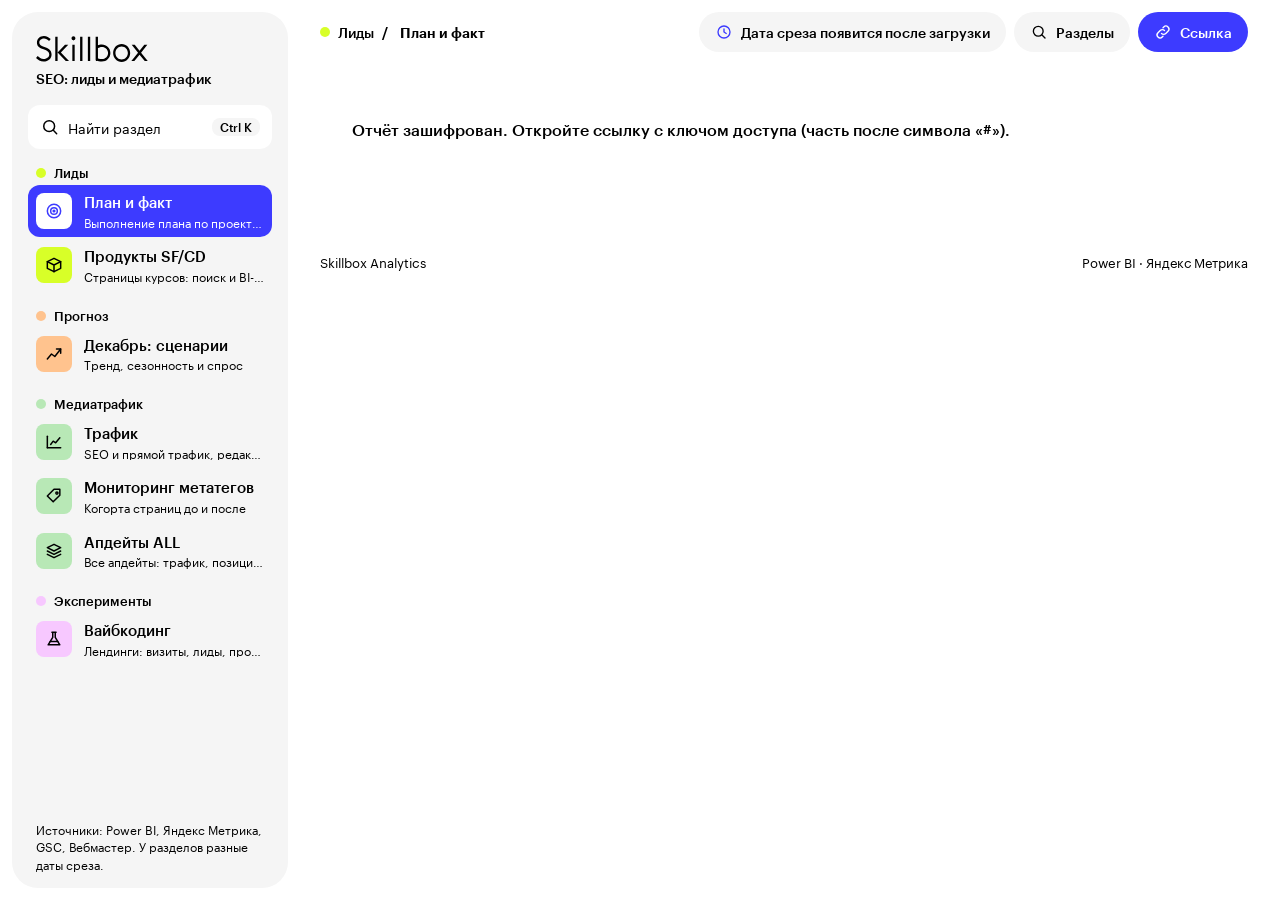
==== index.html @ 59f9f80c "Add page-focus chart on products tab and monthly lead-share table for SF/CD" ====
<!doctype html>
<html lang="ru">
<head>
  <meta charset="utf-8">
  <meta name="viewport" content="width=device-width, initial-scale=1">
  <meta name="description" content="Интерактивный отчёт по SEO-лидам и трафику медиапроектов Skillbox">
  <meta name="robots" content="noindex, nofollow, noarchive">
  <title>SEO: лиды и медиатрафик</title>
  <link rel="icon" href="assets/favicon.svg" type="image/svg+xml">
  <link rel="stylesheet" href="styles.css?v=20261103-1">
  <link rel="stylesheet" href="updates-all.css?v=20261009-1">
  <link rel="stylesheet" href="products-sf-cd.css?v=20261103-1">
  <link rel="stylesheet" href="ux-shell.css?v=20261030-2">
</head>
<body>
  <header class="site-header">
    <a class="brand" href="#" aria-label="Skillbox">
      <img src="assets/skillbox-logo.svg" alt="Skillbox">
    </a>
    <div class="header-meta">
      <span class="status-dot" aria-hidden="true"></span>
      <span id="as-of">Требуется ключ доступа</span>
    </div>
  </header>

  <main class="page-shell">
    <section class="hero">
      <div>
        <p class="eyebrow">Аналитический отчёт</p>
        <h1>SEO: лиды и медиатрафик</h1>
        <p class="hero-copy">Единая динамика горячей воронки и контентных проектов. Источники — Power BI и API Яндекс Метрики.</p>
      </div>
      <div class="hero-mark" aria-hidden="true">SEO</div>
    </section>

    <nav class="section-tabs" aria-label="Разделы отчёта">
      <button class="tab-button active" data-target="leads" type="button">Лиды</button>
      <button class="tab-button" data-target="forecast" type="button">Прогноз: декабрь</button>
      <button class="tab-button" data-target="media" type="button">Медиатрафик</button>
      <button class="tab-button" data-target="experiment" type="button">Эксперимент: вайбкодинг</button>
    </nav>

    <nav id="leads-navigation" class="nested-tabs" aria-label="Лиды" hidden>
      <button class="nested-tab" data-target="leads" type="button">План и факт</button>
      <button class="nested-tab" data-target="products-sf-cd" type="button">Продукты SF/CD</button>
    </nav>

    <div id="media-navigation" hidden>
      <nav class="nested-tabs" aria-label="Медиатрафик">
        <button class="nested-tab" data-target="media" type="button">Трафик</button>
        <button class="nested-tab" data-target="recovery" data-media-results type="button">Результаты</button>
        <button class="nested-tab" data-target="updates-all" type="button">Апдейты ALL</button>
      </nav>
      <nav id="media-results-navigation" class="nested-tabs results-tabs" aria-label="Результаты медиатрафика" hidden>
        <button class="nested-tab" data-target="recovery" type="button">Мониторинг метатегов</button>
      </nav>
    </div>

    <section id="products-sf-cd" class="dashboard-section" hidden aria-labelledby="products-sf-cd-heading">
      <div class="section-heading"><div><p class="eyebrow">SEO-продукты</p><h2 id="products-sf-cd-heading">Продукты SF/CD</h2></div></div>
      <div class="empty" role="status">Данные отчёта ещё не подготовлены.</div>
    </section>

    <section id="leads" class="dashboard-section active" aria-labelledby="leads-heading">
      <div class="section-heading">
        <div>
          <p class="eyebrow">Горячая воронка</p>
          <h2 id="leads-heading">План и факт лидов</h2>
        </div>
      </div>

      <div id="lead-attention" class="attention" aria-live="polite" hidden></div>
      <div id="lead-kpis" class="kpi-grid" aria-live="polite"></div>

      <article class="chart-card">
        <div class="chart-filter-bar" aria-label="Фильтры графика лидов">
          <div class="filter-copy">
            <span class="filter-index">1</span>
            <div><strong>Настройте график</strong><p>Проект, детализация и период.</p></div>
          </div>
          <div class="controls-row chart-controls">
            <label class="select-control project-control"><span>Проект</span><select id="lead-entity"></select></label>
            <label class="select-control project-control" id="lead-page-control" hidden><span>Страницы</span><select id="lead-page" aria-label="Группа страниц лида"></select></label>
            <label class="select-control grain-control"><span>Детализация</span><select id="lead-granularity"><option value="day">По дням</option><option value="week">По неделям</option><option value="month">По месяцам</option></select></label>
            <label class="date-control"><span>Дата с</span><input id="lead-date-from" type="date"></label>
            <label class="date-control"><span>Дата по</span><input id="lead-date-to" type="date"></label>
          </div>
        </div>
        <div class="card-heading chart-heading-safe">
          <div>
            <h3 id="lead-chart-title">Динамика лидов</h3>
            <p id="lead-chart-note"></p>
          </div>
          <div class="legend" aria-label="Легенда">
            <span id="lead-legend-plan"><i class="legend-line plan"></i>План</span>
            <span><i class="legend-line fact"></i>Факт</span>
            <span class="legend-gap-item" data-gap-legend="lead"><i class="legend-swatch gap-up"></i>Выше плана</span>
            <span class="legend-gap-item" data-gap-legend="lead"><i class="legend-swatch gap-down"></i>Ниже плана</span>
          </div>
        </div>
        <div id="lead-audit" hidden aria-live="polite">
          <div id="lead-month-kpis" class="mini-kpis"></div>
          <p id="lead-audit-note" class="rec-growth-note"></p>
        </div>
        <div id="lead-chart" class="chart" role="img" aria-label="График плана и факта лидов"></div>
        <div id="lead-pages-block" hidden>
          <div class="card-sub-heading">
            <h4>Доли лидов по типам страниц</h4>
            <p id="lead-pages-note"></p>
          </div>
          <div class="table-wrap lead-pages-wrap">
            <table>
              <thead id="lead-pages-thead"></thead>
              <tbody id="lead-pages-tbody"></tbody>
            </table>
          </div>
        </div>
      </article>

      <article class="chart-card" id="lead-blog-card" hidden>
        <div class="card-heading chart-heading-safe">
          <div>
            <h3 id="lead-blog-title">Блог: трафик и лиды</h3>
            <p id="lead-blog-note"></p>
          </div>
          <div class="legend" aria-label="Легенда блога">
            <span><i class="legend-line fact"></i>Визиты блога</span>
          </div>
        </div>
        <div id="lead-blog-kpis" class="mini-kpis"></div>
        <div id="lead-blog-chart" class="chart" role="img" aria-label="Трафик блога по дням"></div>
      </article>

      <article class="table-card">
        <div class="card-heading">
          <div>
            <h3 id="lead-summary-title">Сводка за сентябрь</h3>
            <p id="lead-summary-note">Только SEO-канал в согласованной методологии каждого отчёта. План — за указанные дни.</p>
          </div>
          <div class="exec-legend" aria-hidden="true">
            <span class="exec-badge exec-good">от 100%</span>
            <span class="exec-badge exec-mid">90–99,9%</span>
            <span class="exec-badge exec-low">ниже 90%</span>
          </div>
        </div>
        <div class="table-wrap">
          <table>
            <thead><tr><th>Проект</th><th>План</th><th>Факт</th><th>Отклонение</th><th>Выполнение</th><th>Прогноз на месяц</th><th>YoY</th></tr></thead>
            <tbody id="lead-summary"></tbody>
          </table>
        </div>
      </article>

      <article class="chart-card direction-card">
        <div class="chart-filter-bar" aria-label="Фильтры графика направлений">
          <div class="filter-copy">
            <span class="filter-index">2</span>
            <div><strong>Настройте направление</strong><p>Направление, детализация и период.</p></div>
          </div>
          <div class="controls-row chart-controls">
            <label class="select-control project-control"><span>Направление</span><select id="direction-select"></select></label>
            <label class="select-control grain-control"><span>Детализация</span><select id="direction-granularity"><option value="day">По дням</option><option value="week">По неделям</option><option value="month">По месяцам</option></select></label>
            <label class="date-control"><span>Дата с</span><input id="direction-date-from" type="date"></label>
            <label class="date-control"><span>Дата по</span><input id="direction-date-to" type="date"></label>
          </div>
        </div>
        <div class="card-heading chart-heading-safe">
          <div><h3>Skillbox core по направлениям</h3><p id="direction-chart-note">План и факт лидов.</p></div>
          <div class="legend" aria-label="Легенда">
            <span><i class="legend-line plan"></i>План</span>
            <span><i class="legend-line fact"></i>Факт</span>
            <span class="legend-gap-item"><i class="legend-swatch gap-up"></i>Выше плана</span>
            <span class="legend-gap-item"><i class="legend-swatch gap-down"></i>Ниже плана</span>
          </div>
        </div>
        <div id="direction-kpis" class="mini-kpis"></div>
        <div id="direction-chart" class="chart" role="img" aria-label="Динамика лидов выбранного направления"></div>
      </article>

      <article class="table-card">
        <div class="card-heading">
          <div>
            <h3>Направления core: выполнение плана</h3>
            <p id="direction-summary-note"></p>
          </div>
          <div class="exec-legend" aria-hidden="true">
            <span class="exec-badge exec-good">от 100%</span>
            <span class="exec-badge exec-mid">90–99,9%</span>
            <span class="exec-badge exec-low">ниже 90%</span>
          </div>
        </div>
        <div class="table-wrap direction-summary-wrap">
          <table>
            <thead><tr><th>Направление</th><th>План</th><th>Факт</th><th>Отклонение</th><th>Выполнение</th><th>Прогноз на месяц</th><th>YoY</th></tr></thead>
            <tbody id="direction-summary"></tbody>
          </table>
        </div>
      </article>
    </section>

    <section id="forecast" class="dashboard-section" aria-labelledby="forecast-heading">
      <div class="section-heading">
        <div>
          <p class="eyebrow" id="forecast-eyebrow">Декабрь 2026 · три сценария</p>
          <h2 id="forecast-heading">Прогноз лидов SEO на декабрь</h2>
        </div>
      </div>

      <aside id="forecast-warning" role="note" aria-live="polite" hidden style="padding:16px 20px;margin:0 0 24px;border-left:4px solid var(--primary);background:var(--surface);line-height:1.5">
        <strong>Ранний срез: высокая неопределённость прогноза</strong>
        <p id="forecast-warning-text" style="margin:8px 0 0"></p>
      </aside>
      <div id="forecast-kpis" class="mini-kpis" aria-live="polite"></div>

      <article class="table-card">
        <div class="card-heading">
          <div>
            <h3 id="forecast-projects-title">Шесть проектов: итог ноября и прогноз декабря</h3>
            <p id="forecast-projects-note">Факт — по дате среза; досчёт — ставка последних 7 дней на остаток месяца.</p>
          </div>
        </div>
        <div class="table-wrap">
          <table>
            <thead><tr id="forecast-projects-head"><th>Проект</th><th>Сентябрь</th><th>Октябрь</th><th>Ноябрь: факт</th><th>Досчёт</th><th>Итог ноября</th><th>Тренд ноя/окт</th><th>Декабрь: тренд</th><th>Декабрь: сезонность</th><th>Декабрь: спрос</th><th>Сезонный коэф.</th></tr></thead>
            <tbody id="forecast-projects"></tbody>
          </table>
        </div>
      </article>

      <article class="table-card">
        <div class="card-heading">
          <div>
            <h3>Направления Skillbox core</h3>
            <p id="forecast-directions-note">Тринадцать направлений горячей воронки core; Дизайн и Нейросети разделены.</p>
          </div>
        </div>
        <div class="table-wrap direction-summary-wrap">
          <table>
            <thead><tr id="forecast-directions-head"><th>Направление</th><th>Сентябрь</th><th>Октябрь</th><th>Ноябрь: факт</th><th>Досчёт</th><th>Итог ноября</th><th>Тренд ноя/окт</th><th>Декабрь: тренд</th><th>Декабрь: сезонность</th><th>Декабрь: спрос</th><th>Сезонный коэф.</th></tr></thead>
            <tbody id="forecast-directions"></tbody>
          </table>
        </div>
      </article>

      <article class="table-card">
        <div class="card-heading">
          <div>
            <h3>Методология</h3>
            <p id="forecast-method-note">Досчёт ноября и три прогноза декабря; каждый сценарий сверяем с фактом отдельно.</p>
          </div>
        </div>
        <ol id="forecast-method-list" class="forecast-method-list"></ol>
      </article>
    </section>

    <section id="media" class="dashboard-section" aria-labelledby="media-heading">
      <div class="section-heading media-section-heading">
        <div>
          <p class="eyebrow">Яндекс Метрика</p>
          <h2 id="media-heading">SEO и прямой трафик</h2>
        </div>
      </div>

      <div id="media-kpis" class="kpi-grid" aria-live="polite"></div>

      <article class="chart-card media-chart-card">
        <div class="chart-filter-bar" aria-label="Фильтры медиатрафика">
          <div class="filter-copy">
            <span class="filter-index">1</span>
            <div><strong>Настройте график</strong><p>Медиапроект, редакция, детализация и период.</p></div>
          </div>
          <div class="controls-row chart-controls">
            <label class="select-control project-control"><span>Медиапроект</span><select id="media-project"></select></label>
            <label id="media-section-control" class="select-control project-control"><span>Редакция</span><select id="media-section"></select></label>
            <label class="select-control grain-control"><span>Детализация</span><select id="media-granularity"><option value="day">По дням</option><option value="week">По неделям</option><option value="month">По месяцам</option></select></label>
            <label class="date-control"><span>Дата с</span><input id="media-date-from" type="date"></label>
            <label class="date-control"><span>Дата по</span><input id="media-date-to" type="date"></label>
          </div>
        </div>
        <div class="card-heading media-chart-heading">
          <div class="chart-copy">
            <h3 id="media-chart-title">SEO и прямой трафик</h3>
            <p id="media-chart-note">Визиты, последний значимый источник.</p>
          </div>
          <div class="legend" aria-label="Легенда">
            <span><i class="legend-line seo"></i>SEO</span>
            <span><i class="legend-line direct"></i>Прямой</span>
          </div>
        </div>
        <div id="media-chart" class="chart" role="img" aria-label="График SEO и прямых визитов"></div>
      </article>

      <div class="split-grid">
        <article class="table-card">
          <div class="card-heading"><div><h3>По месяцам</h3><p id="media-monthly-note">За выбранный период.</p></div></div>
          <div class="table-wrap compact">
            <table>
              <thead><tr><th>Месяц</th><th>SEO</th><th>Прямой</th><th>Доля SEO</th></tr></thead>
              <tbody id="media-monthly"></tbody>
            </table>
          </div>
        </article>
        <article id="editorial-card" class="table-card">
          <div class="card-heading"><div><h3>Редакции Skillbox Media</h3><p id="editorial-summary-note">Итоги за выбранный период.</p></div></div>
          <div class="table-wrap compact editorial-table">
            <table>
              <thead><tr><th>Редакция</th><th>SEO</th><th>Прямой</th></tr></thead>
              <tbody id="editorial-summary"></tbody>
            </table>
          </div>
        </article>
      </div>
    </section>

    <section id="recovery" class="dashboard-section" aria-labelledby="recovery-heading">
      <div class="section-heading">
        <div>
          <p class="eyebrow">Яндекс Метрика 45205785 · Когорта «Не восстановилась»</p>
          <h2 id="recovery-heading">Мониторинг метатегов</h2>
        </div>
      </div>

      <div id="rec-kpis" class="kpi-grid" aria-live="polite"></div>

      <article class="chart-card">
        <div class="chart-filter-bar" aria-label="Фильтры мониторинга метатегов">
          <div class="filter-copy">
            <span class="filter-index">1</span>
            <div><strong>Настройте график</strong><p>Страница когорты, поисковая система, детализация и период.</p></div>
          </div>
          <div class="controls-row chart-controls">
            <label class="select-control project-control rec-page-control">
              <span>Страница</span>
              <input id="rec-page-search" type="search" placeholder="Поиск по адресу страницы" autocomplete="off">
              <select id="rec-page" aria-label="Страница для графика"></select>
            </label>
            <label class="select-control project-control"><span>Источник</span><select id="rec-engine"></select></label>
            <label class="select-control grain-control"><span>Детализация</span><select id="rec-granularity"><option value="day">По дням</option><option value="week">По неделям</option><option value="month">По месяцам</option></select></label>
            <label class="date-control"><span>Дата с</span><input id="rec-date-from" type="date"></label>
            <label class="date-control"><span>Дата по</span><input id="rec-date-to" type="date"></label>
          </div>
        </div>
        <div class="card-heading chart-heading-safe">
          <div>
            <h3 id="rec-chart-title">SEO-визиты когорты</h3>
            <p id="rec-chart-note"></p>
            <p id="rec-url-line" class="rec-url-line"></p>
          </div>
          <div class="legend rec-legend" id="rec-legend" aria-label="Легенда"></div>
        </div>
        <label id="rec-compare-control" class="rec-compare" hidden><input type="checkbox" id="rec-compare"><span>Сравнить: весь SEO, Google и Яндекс</span></label>
        <div id="rec-chart" class="chart" role="img" aria-label="График визитов из поисковых систем по выбранному срезу"></div>
      </article>

      <article id="rec-growth-section" class="chart-card rec-growth-section" aria-labelledby="rec-growth-title">
        <div class="card-heading">
          <div><h3 id="rec-growth-title">Выросли и не выросли</h3><p id="rec-growth-rule" aria-live="polite"></p></div>
        </div>
        <div class="chart-filter-bar" aria-label="Фильтры графиков групп страниц">
          <div class="filter-copy"><span class="filter-index">2</span><div><strong>Настройте графики групп</strong><p>Источник, детализация и период общие с графиком выше. Группы всегда считаются по всему списку страниц.</p></div></div>
          <div class="controls-row chart-controls">
            <label class="select-control project-control"><span>Источник</span><select id="rec-groups-engine"></select></label>
            <label class="select-control grain-control"><span>Детализация</span><select id="rec-groups-granularity"><option value="day">По дням</option><option value="week">По неделям</option><option value="month">По месяцам</option></select></label>
            <label class="date-control"><span>Дата с</span><input id="rec-groups-date-from" type="date"></label>
            <label class="date-control"><span>Дата по</span><input id="rec-groups-date-to" type="date"></label>
          </div>
        </div>
        <div class="rec-growth-grid">
          <section class="rec-growth-card" aria-labelledby="rec-grown-title">
            <h4 id="rec-grown-title">Выросли</h4>
            <p id="rec-grown-count" class="rec-growth-count" aria-live="polite">—</p>
            <p id="rec-grown-stats" class="rec-growth-stats"></p>
            <div id="rec-grown-chart" class="chart" role="img" aria-label="Суммарные визиты страниц с ростом"></div>
            <button type="button" class="link-button" data-growth-group="grown">Показать страницы группы</button>
          </section>
          <section class="rec-growth-card" aria-labelledby="rec-notgrown-title">
            <h4 id="rec-notgrown-title">Не выросли</h4>
            <p id="rec-notgrown-count" class="rec-growth-count" aria-live="polite">—</p>
            <p id="rec-notgrown-stats" class="rec-growth-stats"></p>
            <div id="rec-notgrown-chart" class="chart" role="img" aria-label="Суммарные визиты страниц без роста"></div>
            <button type="button" class="link-button" data-growth-group="notgrown">Показать страницы группы</button>
          </section>
        </div>
        <p id="rec-growth-note" class="rec-growth-note"></p>
      </article>

      <article class="table-card">
        <div class="card-heading">
          <div>
            <h3>Поисковые системы</h3>
            <p id="rec-engine-note"></p>
          </div>
        </div>
        <div class="table-wrap compact">
          <table>
            <thead><tr><th>Поисковая система</th><th>Визиты</th><th>Доля SEO</th></tr></thead>
            <tbody id="rec-engine-body"></tbody>
          </table>
        </div>
      </article>

      <article class="table-card">
        <div class="card-heading">
          <div>
            <h3>Страницы когорты</h3>
            <p id="rec-pages-note"></p>
          </div>
        </div>
        <div class="rec-pages-tools">
          <label class="select-control"><span>Группа страниц</span><select id="rec-table-group"><option value="all">Все страницы</option><option value="grown">Выросли</option><option value="notgrown">Не выросли</option><option value="unclassified">Недостаточно данных</option></select></label>
          <input id="rec-pages-search" type="search" aria-label="Поиск в таблице страниц" placeholder="Поиск страницы по адресу" autocomplete="off">
          <button id="rec-csv" class="rec-csv-button" type="button" title="Дневные визиты выбранной страницы и поисковой системы за выбранный период. Только данные Метрики из recovery.json — исходный Excel не публикуется.">Скачать CSV данных графика</button>
        </div>
        <div class="table-wrap compact">
          <table id="rec-pages-table">
            <thead id="rec-pages-head"><tr>
              <th><button class="th-sort" data-sort="path" type="button">Страница</button></th>
              <th><button class="th-sort" data-sort="period" type="button">За период</button></th>
              <th><button class="th-sort" data-sort="pre" type="button">До, в день</button></th>
              <th><button class="th-sort" data-sort="post" type="button">После, в день</button></th>
              <th><button class="th-sort" data-sort="delta" type="button">После к до</button></th>
            </tr></thead>
            <tbody id="rec-pages-body"></tbody>
          </table>
        </div>
        <div class="rec-pager">
          <span id="rec-page-info"></span>
          <button id="rec-page-prev" type="button">Назад</button>
          <button id="rec-page-next" type="button">Вперёд</button>
        </div>
      </article>

      <article class="table-card rec-method">
        <div class="card-heading">
          <div>
            <h3>Методология и ограничения</h3>
            <p>Что именно измеряется и чего этот отчёт не утверждает.</p>
          </div>
        </div>
        <ul id="rec-method-list"></ul>
      </article>
    </section>

    <section id="updates" class="dashboard-section" aria-labelledby="updates-heading">
      <div class="section-heading">
        <div><p class="eyebrow">Skillbox Media · SEO-визиты</p><h2 id="updates-heading">Апдейты статей</h2></div>
      </div>
      <div id="upd-status" class="updates-status" role="status" aria-live="polite">Загружаем данные апдейтов.</div>
      <div id="upd-content" hidden>
        <article class="chart-card updates-source" aria-labelledby="upd-source-heading">
          <div class="card-heading"><div><h3 id="upd-source-heading">Источник списка статей</h3><p id="upd-source-summary"></p></div></div>
          <p id="upd-source-time" class="updates-help"></p>
          <p id="upd-date-definition" class="updates-help"></p>
          <p id="upd-history-warning" class="updates-help" hidden></p>
          <details id="upd-excluded" class="updates-markers" hidden><summary id="upd-excluded-summary">Строки, не вошедшие в анализ</summary><ul id="upd-excluded-list"></ul></details>
        </article>
        <div id="upd-kpis" class="kpi-grid" aria-live="polite"></div>
        <article id="upd-chart-card" class="chart-card">
          <div class="chart-filter-bar" aria-label="Фильтры апдейтов">
            <div class="filter-copy"><span class="filter-index">1</span><div><strong>Выберите когорту и период</strong><p>Месяц апдейта определяет статьи. Период трафика и окно сравнения задаются отдельно.</p></div></div>
            <div class="controls-row chart-controls">
              <label class="select-control project-control"><span>Месяц апдейта</span><select id="upd-month"></select></label>
              <label class="select-control project-control rec-page-control"><span>Поиск по URL или названию</span><input id="upd-search" type="search" placeholder="Адрес или название статьи" autocomplete="off" aria-describedby="upd-search-info"></label>
              <label class="select-control project-control"><span>Статья</span><select id="upd-article" aria-describedby="upd-search-info"></select></label>
              <label class="select-control grain-control"><span>Окно до / после</span><select id="upd-window"><option value="7">7 дней</option><option value="14">14 дней</option><option value="28" selected>28 дней</option></select></label>
              <label class="select-control grain-control"><span>Детализация</span><select id="upd-granularity"><option value="day">По дням</option><option value="week">По неделям</option><option value="month">По месяцам</option></select></label>
              <label class="date-control"><span>Трафик с</span><input id="upd-date-from" type="date"></label>
              <label class="date-control"><span>Трафик по</span><input id="upd-date-to" type="date"></label>
            </div>
            <p id="upd-search-info" class="updates-help" aria-live="polite"></p>
            <div class="updates-focus"><button id="upd-focus-range" class="rec-csv-button" type="button" aria-describedby="upd-focus-note">Последние 90 дней</button><p id="upd-focus-note" class="updates-help"></p></div>
          </div>
          <div class="card-heading chart-heading-safe"><div><h3 id="upd-chart-title">SEO-визиты статей</h3><p id="upd-chart-note"></p></div><div class="legend"><span><i class="legend-line seo"></i>SEO-визиты</span><span><i class="legend-line rec-yandex"></i>Апдейты</span></div></div>
          <div id="upd-chart" class="chart" role="img" aria-label="SEO-визиты выбранных статей и даты апдейтов"></div>
          <details class="updates-markers"><summary>Даты апдейтов в периоде графика</summary><ul id="upd-events-list"></ul></details>
        </article>
        <article class="table-card">
          <div class="card-heading"><div><h3>До и после апдейта</h3><p id="upd-table-note"></p></div><button id="upd-xlsx" class="rec-csv-button" type="button" disabled title="Все строки текущих фильтров и сортировки, не только видимая страница">Скачать таблицу XLSX</button></div>
          <div class="updates-color-legend" aria-label="Подсветка результатов"><span class="upd-result-growth">Рост</span><span class="upd-result-decline-large">Падение больше 20%</span><span class="upd-result-decline-small">Падение до 20% включительно</span><span>Без изменений / нет сравнения — без подсветки</span></div>
          <p id="upd-export-status" class="updates-help" role="status" aria-live="polite"></p>
          <div class="table-wrap">
            <table id="upd-table">
              <thead id="upd-table-head"><tr>
                <th><button class="th-sort" data-sort="title" type="button">Статья / URL</button></th>
                <th><button class="th-sort" data-sort="date" type="button">Дата апдейта из таблицы</button></th>
                <th><button class="th-sort" data-sort="pre" type="button">SEO до</button></th>
                <th><button class="th-sort" data-sort="post" type="button">SEO после</button></th>
                <th><button class="th-sort" data-sort="n" type="button">Дни сравнения</button></th>
                <th><button class="th-sort" data-sort="avg" type="button">В день: до → после</button></th>
                <th><button class="th-sort" data-sort="delta" type="button">Изменение</button></th>
                <th><button class="th-sort" data-sort="status" type="button">Полнота</button></th>
              </tr></thead>
              <tbody id="upd-table-body"></tbody>
            </table>
          </div>
          <div class="rec-pager"><span id="upd-page-info" aria-live="polite"></span><button id="upd-page-prev" type="button">Назад</button><button id="upd-page-next" type="button">Вперёд</button></div>
        </article>
        <article class="table-card rec-method"><div class="card-heading"><div><h3>Методология и ограничения</h3><p>Наблюдаемая динамика после обновления статьи.</p></div></div><ul id="upd-method"></ul></article>
      </div>
    </section>

    <section id="updates-all" class="dashboard-section" aria-labelledby="upa-heading">
      <div class="section-heading"><div><p class="eyebrow">Медиатрафик</p><h2 id="upa-heading">Апдейты ALL</h2></div></div>
      <div id="upa-status" class="upa-notice" role="status"><p id="upa-status-text">Данные загрузятся при открытии вкладки.</p><button id="upa-retry" class="upa-button" type="button" hidden>Повторить загрузку</button></div>
      <div id="upa-content" hidden>
        <div id="upa-history-warning" class="upa-notice upa-warning" role="note" hidden></div>
        <div class="upa-controls" aria-label="Фильтры статей и апдейтов">
          <label class="upa-field"><span>Месяц обновления</span><select id="upa-month"><option value="all">Все месяцы</option><option value="undated">Без даты</option></select></label>
          <label class="upa-field"><span>Раздел</span><select id="upa-section"><option value="all">Все разделы</option></select></label>
          <label class="upa-field"><span>Поиск по статье или URL</span><input id="upa-search" type="search" autocomplete="off"></label>
          <label class="upa-field"><span>Статья</span><select id="upa-article"><option value="all">Все статьи</option></select></label>
          <label class="upa-field"><span>Сигнал доработки</span><select id="upa-filter-status"><option value="all">Все статусы</option><option value="needs-revision">Нужна доработка</option><option value="severe">Падение больше 20% + хуже позиция</option><option value="warning">Падение до 20% + хуже позиция</option><option value="no-data">Недостаточно данных</option></select></label>
          <label class="upa-field"><span>Окно сравнения, дней с каждой стороны</span><select id="upa-window"><option value="7">7 дней</option><option value="14">14 дней</option><option value="28" selected>28 дней</option></select></label>
        </div>
        <p id="upa-scope-note" class="upa-help" aria-live="polite"></p>
        <div id="upa-future" class="upa-notice" hidden></div>
        <div id="upa-kpis" class="kpi-grid upa-kpis" aria-live="polite"></div>
        <div class="upa-controls" aria-label="Период и детализация обоих графиков">
          <label class="upa-field"><span>Графики с</span><input id="upa-from" type="date"></label>
          <label class="upa-field"><span>Графики по</span><input id="upa-to" type="date"></label>
          <label class="upa-field"><span>Детализация</span><select id="upa-grain"><option value="day">По дням</option><option value="week">По неделям</option><option value="month">По месяцам</option></select></label>
        </div>
        <div class="upa-actions"><button id="upa-full-range" class="upa-button" type="button">Весь период с 01.06.2025</button><p id="upa-period-note" class="upa-help"></p></div>
        <article id="upa-traffic-card" class="chart-card">
          <div class="card-heading"><div><h3>SEO-трафик статей</h3><p>Полная история выбранных URL. Пунктир — точные даты обновления.</p></div></div>
          <div class="upa-legend" aria-label="Легенда трафика"><span><i></i>SEO-визиты</span><span><i class="upa-marker"></i>Дата обновления</span></div>
          <div id="upa-traffic-chart" class="upa-chart" tabindex="0" aria-label="График SEO-трафика"></div>
          <details><summary>Трафик в таблице</summary><div id="upa-traffic-data" class="upa-data-wrap"></div></details>
        </article>
        <article class="chart-card">
          <div class="card-heading"><div><h3>Средние позиции</h3><p>Меньше — лучше. Средняя по доступным измерениям, взвешенная по показам. Покрытие указано в подсказке и таблице. Предварительные дни GSC отмечены полыми точками.</p></div></div>
          <div class="upa-legend" aria-label="Легенда позиций"><span><i></i>Google Search Console</span><span><i class="upa-wm"></i>Яндекс Вебмастер</span><span><i class="upa-marker"></i>Дата обновления</span></div>
          <div id="upa-position-chart" class="upa-chart" tabindex="0" aria-label="График средних позиций"></div>
          <details><summary>Позиции, показы и покрытие в таблице</summary><div id="upa-position-data" class="upa-data-wrap"></div></details>
        </article>
        <details id="upa-markers"><summary>Даты апдейтов на графиках</summary></details>
        <article class="table-card">
          <div class="card-heading"><div><h3>Сравнение по каждому апдейту</h3><p>Нажмите на строку или название статьи, чтобы показать её графики. Статьи без даты остаются в таблице.</p></div></div>
          <div class="upa-color-legend"><span class="upa-pink">Трафик упал больше 20%</span><span class="upa-yellow">Трафик упал до 20% включительно</span><span>Контур строки и отметка: одновременно ухудшилась позиция</span></div>
          <div class="upa-table-wrap" tabindex="0" aria-label="Таблица апдейтов, горизонтальная прокрутка">
            <table id="upa-table"><caption>Равные непрерывные окна до и после, без дня обновления</caption>
              <thead id="upa-table-head"><tr>
                <th scope="col" aria-sort="none"><button class="th-sort" type="button" data-sort="title">Статья</button></th>
                <th scope="col" aria-sort="descending"><button class="th-sort" type="button" data-sort="date">Дата апдейта</button></th>
                <th scope="col" aria-sort="none"><button class="th-sort" type="button" data-sort="delta">SEO до → после</button></th>
                <th scope="col" aria-sort="none"><button class="th-sort" type="button" data-sort="gsc">Позиция GSC до → после</button></th>
                <th scope="col" aria-sort="none"><button class="th-sort" type="button" data-sort="webmaster">Позиция Яндекс до → после</button></th>
                <th scope="col" aria-sort="none"><button class="th-sort" type="button" data-sort="status">Сигнал и полнота окна</button></th>
              </tr></thead><tbody id="upa-table-body"></tbody>
            </table>
          </div>
          <div class="upa-pager"><button id="upa-prev" class="upa-button" type="button" disabled>Назад</button><span id="upa-page-label" aria-live="polite"></span><button id="upa-next" class="upa-button" type="button" disabled>Вперёд</button></div>
        </article>
        <div id="upa-source" class="upa-notice" aria-label="Источники и даты среза"></div>
        <article class="upa-method">
          <h3>Как читать сравнение</h3>
          <ul>
            <li>Сравниваем одинаковое число n дней до и после обновления. Сам день обновления исключаем. Окно — 7, 14 или 28 дней; ограничиваем его доступной историей и соседними обновлениями статьи. Частичные окна показываем явно.</li>
            <li>«Нужна доработка»: SEO-трафик снизился и средняя позиция хотя бы одного доступного поисковика ухудшилась. Больше 20% — розовый, до 20% включительно — жёлтый. Для сигнала нужны минимум 7 дней с каждой стороны и полное покрытие позиций. Падение без ухудшения позиции выделяем только в ячейке трафика.</li>
            <li>Позиция за окно = сумма (позиция × показы) / сумма показов. Чем больше номер, тем хуже позиция. Для сигнала каждый день должен иметь завершённые данные GSC или измерения Вебмастера, а с каждой стороны нужны положительные показы.</li>
            <li>Предварительные дни GSC видны на графике, но исключены из сигнала. Пропуски не заменяем нулями. Отсутствие данных не считаем стабильностью или ростом. На графике группы статей показываем среднюю по доступным измерениям с указанием покрытия.</li>
            <li>Все регионы и устройства. GSC: web, точный URL, средняя позиция страницы из API. Вебмастер: URL, обычная веб-выдача. Историю Вебмастера накапливаем при следующих обновлениях. Часовые пояса и срезы источников могут различаться.</li>
            <li>Даты берём только из столбца «Дата обновления материала» Google Sheets. Повторные URL объединяем, статьи без даты сохраняем, будущие даты не используем в сравнениях. Пунктир стоит на точной дате обновления при любой детализации графика.</li>
            <li>При нулевом трафике до процент не рассчитываем; положительный трафик после — «Рост с нуля». Период графика не меняет окно сравнения. Динамика до и после не доказывает эффект обновления: учитывайте спрос, сезонность и изменения выдачи.</li>
          </ul>
        </article>
      </div>
    </section>

    <section id="experiment" class="dashboard-section" aria-labelledby="experiment-heading">
      <div class="section-heading">
        <div>
          <p class="eyebrow">Только SEO · Contented · Skillfactory · Kids · период с 01.06.2026</p>
          <h2 id="experiment-heading">Эксперимент: вайбкодинг</h2>
        </div>
      </div>

      <article class="chart-card">
        <div class="chart-filter-bar" aria-label="Фильтры эксперимента">
          <div class="filter-copy">
            <span class="filter-index">1</span>
            <div><strong>Настройте график</strong><p>Метрика, детализация и период. Пунктиром отмечена дата выкатки новой версии.</p></div>
          </div>
          <div class="controls-row chart-controls">
            <label class="select-control project-control"><span>Курс</span><select id="exp-product" aria-label="Курс эксперимента"></select></label>
            <label class="select-control project-control"><span>Метрика</span><select id="exp-metric">
              <option value="visits">Визиты</option>
              <option value="leads">Лиды</option>
              <option value="cr1">CR1 (лиды к визитам)</option>
              <option value="sales">Продажи</option>
              <option value="cr2">CR2 (продажи к лидам)</option>
              <option value="revenue">Выручка</option>
            </select></label>
            <label class="select-control grain-control"><span>Детализация</span><select id="exp-granularity"><option value="day">По дням</option><option value="week">По неделям</option><option value="month">По месяцам</option></select></label>
            <label class="date-control"><span>Дата с</span><input id="exp-date-from" type="date"></label>
            <label class="date-control"><span>Дата по</span><input id="exp-date-to" type="date"></label>
          </div>
        </div>
        <div class="card-heading chart-heading-safe">
          <div>
            <h3 id="exp-chart-title">Динамика метрики</h3>
            <p id="exp-chart-note"></p>
          </div>
          <div class="legend" id="exp-legend" aria-label="Легенда продуктов"></div>
        </div>
        <div id="exp-chart" class="chart" role="img" aria-label="График метрик эксперимента по продуктам"></div>
      </article>

      <article class="table-card">
        <div class="card-heading">
          <div>
            <h3>Продукты: все метрики за период</h3>
            <p id="exp-table-note"></p>
          </div>
        </div>
        <div class="table-wrap compact">
          <table>
            <thead><tr><th>Продукт</th><th>Визиты</th><th>Лиды</th><th>CR1</th><th>Продажи</th><th>CR2</th><th>Выручка</th></tr></thead>
            <tbody id="exp-table-body"></tbody>
          </table>
        </div>
      </article>

      <article class="table-card">
        <div class="card-heading">
          <div>
            <h3>Результаты с запуска нового лендинга</h3>
            <p id="exp-results-note"></p>
          </div>
          <div class="exec-legend" aria-hidden="true">
            <span class="exec-badge exec-good">от 100%</span>
            <span class="exec-badge exec-mid">90–99,9%</span>
            <span class="exec-badge exec-low">ниже 90%</span>
          </div>
        </div>
        <div class="table-wrap">
          <table>
            <thead id="exp-results-head"><tr><th>Метрика</th><th>Страница</th></tr></thead>
            <tbody id="exp-results-body"></tbody>
          </table>
        </div>
      </article>

      <article class="table-card rec-method">
        <div class="card-heading">
          <div>
            <h3>Методология эксперимента</h3>
            <p>Что измеряется и чего этот отчёт не утверждает.</p>
          </div>
        </div>
        <ul id="exp-method-list"></ul>
      </article>
    </section>
  </main>

  <div id="tooltip" class="tooltip" role="status" aria-live="polite"></div>
  <footer>
    <span>Skillbox Analytics</span>
    <span>Power BI · Яндекс Метрика</span>
  </footer>
  <script src="ux-shell.js?v=20261102-1" defer></script>
  <script src="recovery.js?v=20261002-2" defer></script>
  <script src="experiment.js?v=20261002-2" defer></script>
  <script src="xlsx-export.js?v=20261002-1" defer></script>
  <script src="updates.js?v=20261002-9" defer></script>
  <script src="updates-all.js?v=20261009-1" defer></script>
  <script src="products_model.js?v=20261102-2" defer></script>
  <script src="products-sf-cd.js?v=20261103-1" defer></script>
  <script src="app.js?v=20261103-1" defer></script>
</body>
</html>
---- styles.css ----
@font-face{font-family:Graphik;src:url('fonts/Graphik-Regular-Web.woff2') format('woff2');font-weight:400;font-style:normal;font-display:swap}
@font-face{font-family:Graphik;src:url('fonts/Graphik-Medium-Web.woff2') format('woff2');font-weight:500;font-style:normal;font-display:swap}
@font-face{font-family:Graphik;src:url('fonts/Graphik-Semibold-Web.woff2') format('woff2');font-weight:600;font-style:normal;font-display:swap}
@font-face{font-family:Graphik;src:url('fonts/Graphik-Bold-Web.woff2') format('woff2');font-weight:700;font-style:normal;font-display:swap}

:root{--bg:#FFFFFF;--surface:#F5F5F5;--surface-dark:#202020;--text:#000000;--primary:#3D3BFF;--primary-hover:#302ee6;--radius-sm:12px;--radius-md:18px;--radius-lg:26px;--space-2:8px;--space-3:12px;--space-4:16px;--space-6:24px;--space-8:32px}
*{box-sizing:border-box}
html{scroll-behavior:smooth}
body{margin:0;background:var(--bg);color:var(--text);font-family:Graphik,'Segoe UI',sans-serif;font-size:16px;font-weight:400}
button,select{font:inherit}
.site-header{height:72px;display:flex;align-items:center;justify-content:space-between;padding:0 32px;background:var(--bg);position:sticky;top:0;z-index:20}
.brand{display:flex;align-items:center}.brand img{width:136px;height:auto;display:block}
.header-meta{display:flex;gap:8px;align-items:center;font-size:14px;font-weight:500}.status-dot{width:10px;height:10px;border-radius:999px;background:var(--primary)}
.page-shell{max-width:1440px;margin:0 auto;padding:24px 32px 72px}
.hero{min-height:272px;border-radius:var(--radius-lg);background:var(--surface-dark);color:#FFFFFF;padding:48px;display:flex;align-items:flex-end;justify-content:space-between;gap:32px;overflow:hidden}
.hero h1{font-size:56px;line-height:1.02;letter-spacing:-.03em;margin:12px 0 16px;font-weight:700;max-width:820px}.hero-copy{font-size:18px;line-height:1.45;max-width:720px;margin:0}.hero-mark{font-size:112px;line-height:.8;font-weight:700;letter-spacing:-.06em;color:#3D3BFF}
.eyebrow{font-size:14px;font-weight:500;margin:0}.section-tabs{display:flex;gap:8px;margin:32px 0 48px}.tab-button{border:0;border-radius:999px;background:var(--surface);color:var(--text);padding:12px 24px;font-weight:500;cursor:pointer}.tab-button:hover{background:var(--primary);color:#FFFFFF}.tab-button.active{background:var(--primary);color:#FFFFFF}
.dashboard-section{display:none}.dashboard-section.active{display:block}
.section-heading{display:flex;align-items:flex-end;justify-content:space-between;gap:24px;margin-bottom:32px}.section-heading h2{font-size:40px;line-height:1.1;letter-spacing:-.03em;margin:8px 0 0;font-weight:600}
.controls-row{display:flex;gap:12px;align-items:flex-end}.select-control{display:flex;flex-direction:column;gap:8px;min-width:240px;font-size:14px;font-weight:500}.select-control select{appearance:auto;width:100%;min-height:48px;border:1px solid #000000;border-radius:var(--radius-sm);background:#FFFFFF;color:#000000;padding:0 14px;cursor:pointer;font-weight:500}.select-control select:focus{outline:3px solid #3D3BFF;outline-offset:2px}
.chart-filter-bar{display:flex;align-items:flex-start;flex-direction:column;gap:18px;background:#FFFFFF;border-radius:var(--radius-md);padding:20px 22px;margin-bottom:30px;position:sticky;top:84px;z-index:10}.filter-copy{display:flex;align-items:center;gap:14px;min-width:250px}.filter-copy strong{display:block;font-size:16px;font-weight:600;margin-bottom:4px}.filter-copy p{font-size:13px;line-height:1.35;margin:0}.filter-index{display:grid;place-items:center;flex:0 0 36px;height:36px;border-radius:999px;background:#3D3BFF;color:#FFFFFF;font-weight:600}.chart-controls{width:100%;justify-content:flex-start;align-items:flex-end;flex-wrap:wrap}.chart-controls .project-control{flex:1 1 220px;min-width:200px;max-width:320px}.chart-controls .grain-control{flex:0 1 170px;min-width:150px}.date-control{display:flex;flex:0 1 165px;min-width:150px;flex-direction:column;gap:8px;font-size:14px;font-weight:500}.date-control input{width:100%;min-height:48px;border:1px solid #000000;border-radius:var(--radius-sm);background:#FFFFFF;color:#000000;padding:0 12px;font:inherit;cursor:pointer}.date-control input:focus{outline:3px solid #3D3BFF;outline-offset:2px}.chart-heading-safe,.media-chart-heading{display:grid;grid-template-columns:minmax(0,1fr) auto;align-items:start;gap:32px;margin-bottom:18px}.chart-heading-safe>div:first-child,.chart-copy{min-width:0}.chart-heading-safe h3,.media-chart-heading .chart-copy h3{display:block;position:relative;margin:0 0 14px;font-size:30px;line-height:1.3;letter-spacing:-.025em;white-space:normal;overflow-wrap:anywhere}.chart-heading-safe p,.media-chart-heading .chart-copy p{display:inline-flex;position:relative;max-width:100%;margin:0;padding:8px 12px;border-radius:var(--radius-sm);background:#FFFFFF;line-height:1.45}.chart-heading-safe .legend,.media-chart-heading .legend{padding-top:8px;white-space:nowrap}
.kpi-grid{display:grid;grid-template-columns:repeat(4,minmax(0,1fr));gap:16px;margin-bottom:24px}.kpi-card{min-height:144px;border-radius:var(--radius-md);background:var(--surface);padding:24px;display:flex;flex-direction:column;justify-content:space-between}.kpi-card.primary{background:var(--primary);color:#FFFFFF}.kpi-label{font-size:14px;font-weight:500}.kpi-value{font-size:36px;line-height:1;font-weight:600;letter-spacing:-.03em}.kpi-caption{font-size:14px;margin-top:8px}
.chart-card,.table-card{border-radius:var(--radius-lg);background:var(--surface);padding:32px;margin-bottom:24px}.table-card{background:#FFFFFF;padding:0}.card-heading{display:flex;align-items:flex-start;justify-content:space-between;gap:24px;margin-bottom:24px}.card-heading h3{font-size:28px;line-height:1.15;letter-spacing:-.03em;margin:0 0 8px;font-weight:600}.card-heading p{margin:0;font-size:14px;line-height:1.45}
.legend{display:flex;gap:16px;align-items:center;flex-wrap:wrap;font-size:14px;font-weight:500}.legend span{display:flex;align-items:center;gap:8px}.legend-line{display:inline-block;width:28px;height:4px;border-radius:999px}.legend-line.plan,.legend-line.direct{background:#000000}.legend-line.fact,.legend-line.seo{background:#3D3BFF}
.chart{width:100%;min-height:420px;position:relative}.chart svg{display:block;width:100%;height:auto;overflow:visible}.chart .grid-line{stroke:#FFFFFF;stroke-width:1}.chart .axis-line{stroke:#000000;stroke-width:1}.chart .axis-label{fill:#000000;font-family:Graphik,sans-serif;font-size:12px;font-weight:500}.chart .line-primary{fill:none;stroke:#3D3BFF;stroke-width:3;stroke-linecap:round;stroke-linejoin:round}.chart .line-black{fill:none;stroke:#000000;stroke-width:2.4;stroke-linecap:round;stroke-linejoin:round;stroke-dasharray:8 6}.chart .hover-line{stroke:#000000;stroke-width:1;stroke-dasharray:4 4;pointer-events:none}.chart .hit-area{fill:transparent;cursor:crosshair}.chart .point-primary{fill:#3D3BFF}.chart .point-black{fill:#000000}
.tooltip{position:fixed;display:none;z-index:100;background:#000000;color:#FFFFFF;border-radius:var(--radius-sm);padding:12px 14px;font-size:14px;line-height:1.4;pointer-events:none;max-width:260px}.tooltip.visible{display:block}
.table-wrap{overflow:auto;border-radius:var(--radius-md)}table{width:100%;border-collapse:separate;border-spacing:0 4px;font-size:14px}th{text-align:left;padding:14px 16px;font-weight:500;background:#000000;color:#FFFFFF}th:first-child{border-radius:12px 0 0 12px}th:last-child{border-radius:0 12px 12px 0}td{padding:14px 16px;background:#F5F5F5;font-weight:400}td:first-child{border-radius:12px 0 0 12px;font-weight:500}td:last-child{border-radius:0 12px 12px 0}.table-wrap.compact{max-height:520px}.table-wrap.compact th{position:sticky;top:0;z-index:2}
.direction-card{margin-top:48px}.direction-heading{align-items:flex-end}.mini-kpis{display:flex;gap:12px;flex-wrap:wrap;margin:-8px 0 24px}.mini-kpi{background:#FFFFFF;border-radius:var(--radius-sm);padding:12px 16px;font-size:14px;font-weight:500}.mini-kpi b{font-size:20px;margin-left:8px}
.split-grid{display:grid;grid-template-columns:minmax(0,1fr) minmax(0,1fr);gap:24px}.split-grid .table-card{margin-bottom:0}.editorial-table{max-height:572px}
footer{max-width:1440px;margin:0 auto;padding:32px;display:flex;justify-content:space-between;gap:16px;font-size:14px;font-weight:500}
.empty{padding:32px;background:#FFFFFF;border-radius:var(--radius-md);font-weight:500}

.exec-badge{display:inline-block;min-width:76px;padding:5px 12px;border-radius:999px;font-weight:500;text-align:center;white-space:nowrap}
.exec-good{background:#B8E8B6;color:#000000}
.exec-mid{background:#FFE28A;color:#000000}
.exec-low{background:#F7C6C6;color:#000000}
.exec-legend{display:flex;gap:8px;flex-wrap:wrap;align-items:center;flex:0 0 auto}
.exec-legend .exec-badge{min-width:0;font-size:12px;padding:4px 10px}
.direction-total td{background:#FFFFFF;font-weight:500}
.audited-leads .chart-filter-bar{position:static}.audited-leads #lead-audit{margin-bottom:24px}.audited-leads #lead-audit p{margin:0;font-size:14px;line-height:1.5}.audited-leads{scroll-margin-top:88px}
#recovery .chart-filter-bar{position:static}#recovery .chart-filter-bar,#recovery .chart-card{scroll-margin-top:calc(72px + 16px)}#recovery .kpi-caption{overflow-wrap:anywhere}
.rec-page-control{gap:8px}.rec-page-control input[type="search"]{width:100%;min-height:44px;border:1px solid #000000;border-radius:var(--radius-sm);background:#FFFFFF;color:#000000;padding:0 14px;font:inherit;cursor:text}.rec-page-control input[type="search"]:focus{outline:3px solid #3D3BFF;outline-offset:2px}
.rec-compare{display:flex;align-items:center;gap:10px;font-size:14px;font-weight:500;cursor:pointer;margin:0 0 16px}.rec-compare input{width:18px;height:18px;accent-color:#3D3BFF;cursor:pointer}
.rec-url-line{margin:8px 0 0;font-size:14px;line-height:1.5;word-break:break-all}.rec-url-line a{color:#000000;text-decoration:underline}.rec-url-line a:hover{color:#3D3BFF}
.rec-legend{padding-top:8px}
.legend-line.rec-google{background:#000000}.legend-line.rec-yandex{background:transparent;height:0;border-top:3px dashed #000000}
.chart .rec-line-google{fill:none;stroke:#000000;stroke-width:2.4;stroke-linecap:round;stroke-linejoin:round}
.chart .exp-event-line{stroke:#000000;stroke-width:1.5;stroke-dasharray:4 4;pointer-events:none}
.chart .exp-event-label{fill:#000000;font-family:Graphik,sans-serif;font-size:12px;font-weight:500}
.chart .rec-change-line{stroke:#000000;stroke-width:1.5;stroke-dasharray:4 4;pointer-events:none}
.chart .rec-change-label{fill:#000000;font-family:Graphik,sans-serif;font-size:12px;font-weight:500}
.link-button{background:none;border:0;padding:0;font:inherit;font-weight:500;color:inherit;text-decoration:underline;cursor:pointer}.link-button:hover{color:#3D3BFF}
.rec-engine-total td{background:#202020;color:#FFFFFF;font-weight:500}.rec-engine-total td .link-button{color:#FFFFFF}.rec-engine-total td .link-button:hover{color:#FFFFFF;text-decoration-thickness:2px}
.rec-pages-tools{display:flex;gap:12px;align-items:center;margin:0 16px 16px;flex-wrap:wrap}.rec-pages-tools input[type="search"]{flex:1 1 260px;min-height:44px;border:1px solid #000000;border-radius:var(--radius-sm);background:#FFFFFF;color:#000000;padding:0 14px;font:inherit;cursor:text}.rec-pages-tools input[type="search"]:focus{outline:3px solid #3D3BFF;outline-offset:2px}
.rec-csv-button{border:0;border-radius:999px;background:#F5F5F5;color:#000000;padding:12px 24px;font-family:Graphik,'Segoe UI',sans-serif;font-size:14px;font-weight:500;cursor:pointer;flex:0 0 auto}.rec-csv-button:hover:not(:disabled){background:#3D3BFF;color:#FFFFFF}.rec-csv-button:disabled{opacity:.35;cursor:default}
.direction-summary-wrap{max-height:none}
.forecast-plan{display:block;font-size:12px;font-weight:400}
.exp-results-from{font-size:12px;font-weight:400}
#exp-results-body td{vertical-align:top}
.exp-res-values{display:block;margin-bottom:6px;white-space:nowrap}
.th-sort{background:none;border:0;padding:0;color:inherit;font:inherit;font-weight:500;cursor:pointer;display:inline-flex;align-items:center;gap:6px}.th-sort::after{content:'↕';opacity:.45;font-size:12px}.th-sort.sorted-asc::after{content:'↑';opacity:1}.th-sort.sorted-desc::after{content:'↓';opacity:1}
#rec-pages-body td:first-child{max-width:420px;overflow-wrap:anywhere}#rec-pages-body a{color:#000000;text-decoration:underline}#rec-pages-body a:hover{color:#3D3BFF}
.rec-pager{display:flex;gap:12px;align-items:center;justify-content:flex-end;padding:12px 16px;font-size:14px;font-weight:500;flex-wrap:wrap}.rec-pager button{border:0;border-radius:999px;background:#F5F5F5;color:#000000;padding:10px 18px;font-weight:500;cursor:pointer}.rec-pager button:hover:not(:disabled){background:#3D3BFF;color:#FFFFFF}.rec-pager button:disabled{opacity:.35;cursor:default}
.rec-method{padding:32px}.rec-method ul{list-style:disc;padding-left:24px;margin:0}.rec-method li{font-size:14px;line-height:1.55;margin-bottom:10px}.rec-method li:last-child{margin-bottom:0}

.rec-growth-grid{display:grid;grid-template-columns:repeat(2,minmax(0,1fr));gap:32px}.rec-growth-card{min-width:0}.rec-growth-card h4{font-size:28px;font-weight:600;letter-spacing:-.03em;margin:0 0 16px}.rec-growth-count{font-size:40px;font-weight:500;letter-spacing:-.03em;margin:0 0 12px}.rec-growth-count span{font-size:18px;font-weight:400;letter-spacing:0}.rec-growth-stats,.rec-growth-note{font-size:14px;line-height:1.5;overflow-wrap:anywhere}.rec-growth-stats{min-height:48px;margin:0 0 16px}.rec-growth-note{margin:24px 0 0}.rec-growth-card .chart{min-height:0;margin:0 0 16px}.rec-growth-section select,.rec-growth-section input,#rec-table-group{border-color:#C4C4C4}.rec-growth-section select:focus,.rec-growth-section input:focus,#rec-table-group:focus{border-color:#000000;outline:none}.rec-pages-tools:has(#rec-table-group){align-items:flex-end}#rec-pages-table{scroll-margin-top:88px}
@media (max-width:1000px){.rec-growth-grid{grid-template-columns:1fr;gap:48px}.rec-growth-count{font-size:34px}}
@media (max-width:1000px){.hero h1{font-size:44px}.hero-mark{font-size:80px}.kpi-grid{grid-template-columns:repeat(2,1fr)}.split-grid{grid-template-columns:1fr}.section-heading{align-items:flex-start;flex-direction:column}.controls-row{width:100%;flex-wrap:wrap}.select-control{flex:1}.chart-filter-bar{position:static}.chart-heading-safe,.media-chart-heading{grid-template-columns:minmax(0,1fr) auto}.chart{min-height:360px}}
@media (max-width:640px){.site-header{padding:0 16px;height:64px}.brand img{width:112px}.header-meta{font-size:12px}.page-shell{padding:16px 16px 48px}.hero{min-height:320px;padding:32px 24px;align-items:flex-start;flex-direction:column}.hero h1{font-size:40px}.hero-mark{font-size:64px;align-self:flex-end}.section-tabs{margin:24px 0 40px;flex-wrap:wrap}.section-heading h2{font-size:34px}.kpi-grid{grid-template-columns:1fr}.chart-card{padding:24px 16px}.card-heading{flex-direction:column}.card-heading h3{font-size:24px}.chart-filter-bar{padding:18px 16px}.chart-heading-safe,.media-chart-heading{display:flex;flex-direction:column;gap:14px}.chart-heading-safe h3,.media-chart-heading .chart-copy h3{font-size:24px}.chart-heading-safe .legend,.media-chart-heading .legend{padding-top:0;white-space:normal}.chart{min-height:300px}.controls-row{flex-direction:column}.select-control,.date-control,.chart-controls .project-control,.chart-controls .grain-control{width:100%;min-width:0;max-width:none;flex:1 1 auto}footer{padding:24px 16px;flex-direction:column}.table-wrap{margin:0 -4px}.rec-method{padding:24px 16px}.rec-pages-tools{margin:0 12px 12px}.rec-pager{padding:12px;justify-content:space-between}}
/* Прогноз: октябрь */
.fc-trend{display:inline-block;min-width:76px;padding:4px 12px;border-radius:999px;font-weight:500;text-align:center;white-space:nowrap}
.fc-trend.up{background:#B8E8B6;color:#000000}
.fc-trend.down{background:#F7C6C6;color:#000000}
.fc-trend.side{background:#F5F5F5;color:#000000}
.fc-soft{color:#666666}
.fc-a,.fc-b,.fc-d{font-weight:600}
.fc-coef{cursor:help;border-bottom:1px dashed #999999}
.forecast-method-list{margin:0;padding:20px 32px 24px 52px;font-size:14px;line-height:1.55;display:flex;flex-direction:column;gap:10px}
.forecast-method-list li::marker{font-weight:600;color:#3D3BFF}

/* Вложенные результаты медиатрафика и анализ апдейтов. */
[hidden]{display:none!important}
#media-navigation{margin-top:calc(-1 * var(--space-6));margin-bottom:var(--space-8)}
.nested-tabs{display:flex;flex-wrap:wrap;gap:var(--space-6);margin-bottom:var(--space-4)}
.nested-tab{background:none;color:var(--text);font:inherit;font-weight:500;border:0;border-bottom:3px solid transparent;border-radius:var(--radius-sm);padding:var(--space-3) var(--space-2);cursor:pointer}
.nested-tab.active{border-bottom-color:var(--primary)}
.nested-tab:hover{text-decoration:underline;text-underline-offset:5px}
.nested-tab:focus-visible,#updates button:focus-visible{outline:2px solid var(--text);outline-offset:3px}
.results-tabs{gap:var(--space-4)}
.updates-status{background:var(--surface);padding:var(--space-8);border-radius:var(--radius-md);line-height:1.5;margin-bottom:var(--space-6)}
#updates .chart-filter-bar{position:static}
#updates .chart-card{scroll-margin-top:88px}
#updates .kpi-caption{line-height:1.4;overflow-wrap:anywhere}
#updates .kpi-value{font-size:32px}
#updates .updates-help{margin:0;font-size:14px;font-weight:400;line-height:1.4}
.updates-focus{display:flex;align-items:center;gap:var(--space-4);flex-wrap:wrap}
.updates-focus .updates-help{flex:1 1 280px}
#updates .chart{min-height:0}
.updates-markers{font-size:14px;line-height:1.5;margin-top:var(--space-4)}
.updates-markers summary{cursor:pointer;font-weight:500}
.updates-markers ul{padding-left:var(--space-6);margin-bottom:0;max-height:240px;overflow:auto}
.updates-markers li{margin-bottom:var(--space-2)}
.updates-cell-note{display:block;font-size:12px;font-weight:400;margin-top:var(--space-2);line-height:1.5}
#upd-table{min-width:1120px}
#upd-table td{vertical-align:top}
#upd-table td:first-child{min-width:260px;max-width:380px;overflow-wrap:anywhere}
#upd-table td:last-child{min-width:220px;max-width:300px;font-size:12px;line-height:1.5}
#upd-table-body tr[data-article]{cursor:pointer}
#upd-table-body tr[data-article]:hover td{background:var(--upd-result-bg,var(--bg));outline:1px solid var(--text);outline-offset:-1px}
#updates a{color:var(--text);text-decoration:underline}
#updates .rec-method{background:var(--surface)}
#updates .updates-source .updates-help + .updates-help{margin-top:var(--space-3)}
.updates-source{overflow-wrap:anywhere}
.upd-result-growth{--upd-result-bg:#E3F3E8}
.upd-result-decline-large{--upd-result-bg:#FBE4E5}
.upd-result-decline-small{--upd-result-bg:#FFF4CC}
#upd-table-body tr[class] td{background:var(--upd-result-bg,#FFFFFF)}
.updates-color-legend{display:flex;flex-wrap:wrap;gap:var(--space-3);padding:0 var(--space-8) var(--space-4);font-size:14px;line-height:1.4}
.updates-color-legend span{padding:var(--space-2) var(--space-3);border-radius:var(--radius-sm);background:var(--upd-result-bg,#FFFFFF)}
#upd-export-status{padding:0 var(--space-8) var(--space-4)}
#upd-export-status:empty{display:none}
#updates .table-card>.card-heading{flex-wrap:wrap}
#upd-xlsx{flex-shrink:0;max-width:100%}
#upd-xlsx:disabled{cursor:not-allowed;opacity:.5}
@media(max-width:640px){#media-navigation{margin-top:calc(-1 * var(--space-4))}.nested-tabs{gap:var(--space-3)}.updates-status{padding:var(--space-6)}#updates .kpi-value{font-size:28px}}

#lead-pages-block{margin-top:32px}
#lead-pages-block .card-sub-heading h4{font-size:20px;line-height:1.2;font-weight:600;letter-spacing:-.02em;margin:0 0 4px}
#lead-pages-block .card-sub-heading p{margin:0 0 16px;font-size:13px;line-height:1.5}
.lead-pages-wrap td{white-space:nowrap;vertical-align:top}
.lead-pages-wrap td:not(:first-child){text-align:right;font-variant-numeric:tabular-nums}
.lead-pages-wrap th:not(:first-child){text-align:right}
.lead-pages-abs{display:block;font-size:12px;font-weight:400;margin-top:2px}
tr.lead-pages-total td{background:#EBEBEB}
tr.lead-pages-active td{background:#E7E7FF}
@media (max-width:640px){.lead-pages-wrap td{white-space:normal}}
---- updates-all.css ----
/* Изолированные стили Апдейты ALL; Graphik загружает существующий styles.css. */
#updates-all{font-family:Graphik,sans-serif;color:var(--text);min-width:0;--upa-pink:#FBE4ED;--upa-yellow:#FFF4CC;--upa-field-border:#C4C4C4;--upa-signal-pink:#D12868;--upa-signal-yellow:#946600}
#updates-all [hidden]{display:none!important}
#updates-all .upa-controls{display:grid;grid-template-columns:repeat(3,minmax(0,1fr));gap:var(--space-4);margin-bottom:var(--space-6)}
#updates-all .upa-field{display:flex;flex-direction:column;gap:var(--space-2);min-width:0;font-size:14px;font-weight:500}
#updates-all .upa-field select,#updates-all .upa-field input{width:100%;min-width:0;min-height:48px;border:1px solid var(--upa-field-border);border-radius:var(--radius-sm);background:var(--bg);color:var(--text);font:inherit;padding:var(--space-3);font-weight:400}
#updates-all .upa-field input:focus,#updates-all .upa-field select:focus{border-color:var(--text);outline:2px solid var(--text);outline-offset:2px}
#updates-all button:focus-visible,#updates-all a:focus-visible,#updates-all summary:focus-visible,#updates-all .upa-chart:focus-visible{outline:2px solid var(--text);outline-offset:3px}
#updates-all .upa-actions{display:flex;align-items:center;flex-wrap:wrap;gap:var(--space-4);margin-bottom:var(--space-6)}
#updates-all .upa-button{border:0;border-radius:var(--radius-sm);padding:var(--space-3) var(--space-6);font:inherit;font-size:14px;font-weight:500;cursor:pointer;background:var(--surface);color:var(--text);min-height:44px}
#updates-all .upa-button:hover:not(:disabled){background:var(--primary);color:var(--bg)}
#updates-all .upa-button:disabled{cursor:default;opacity:.4}
#updates-all .upa-notice{background:var(--surface);border-radius:var(--radius-md);padding:var(--space-6);line-height:1.55;margin-bottom:var(--space-6);font-size:14px;overflow-wrap:anywhere}
#updates-all .upa-notice p{margin:0 0 var(--space-3);font-weight:400}
#updates-all .upa-notice p:last-child{margin-bottom:0}
#updates-all .upa-warning{background:var(--upa-yellow)}
#updates-all .upa-help{font-size:14px;line-height:1.5;font-weight:400;margin:0;overflow-wrap:anywhere}
#updates-all .upa-kpis{margin-bottom:var(--space-6)}
#updates-all .kpi-caption{line-height:1.45;overflow-wrap:anywhere}
#updates-all .kpi-value{font-size:32px}
#updates-all .chart-card{scroll-margin-top:88px;min-width:0}
#updates-all .upa-chart{min-width:0;width:100%}
#updates-all .upa-chart svg{width:100%;height:auto;display:block}
#updates-all .upa-grid{stroke:var(--bg);stroke-width:1}
#updates-all .upa-axis{stroke:var(--text);stroke-width:1}
#updates-all .upa-axis-label{fill:var(--text);font-family:Graphik,sans-serif;font-size:13px;font-weight:500}
#updates-all .upa-line-traffic,#updates-all .upa-line-gsc{stroke:var(--primary);fill:none;stroke-width:3;stroke-linejoin:round;stroke-linecap:round}
#updates-all .upa-line-wm{stroke:var(--text);fill:none;stroke-width:3;stroke-dasharray:8 5;stroke-linejoin:round;stroke-linecap:round}
#updates-all .upa-point{fill:var(--primary);stroke-width:1;stroke-dasharray:none}
#updates-all .upa-line-wm.upa-point{fill:var(--text)}
#updates-all .upa-provisional{fill:var(--bg);stroke-width:2}
#updates-all .upa-event{stroke:var(--text);stroke-width:1;stroke-dasharray:3 5}
#updates-all .upa-cursor{stroke:var(--text);stroke-width:1;stroke-dasharray:4 4;pointer-events:none}
#updates-all .upa-hit{fill:transparent;cursor:crosshair}
#updates-all .upa-chart-readout{min-height:68px;padding:var(--space-3) 0;font-size:14px;line-height:1.5;overflow-wrap:anywhere}
#updates-all .upa-legend{display:flex;gap:var(--space-4);flex-wrap:wrap;margin-bottom:var(--space-4);font-size:14px;font-weight:500}
#updates-all .upa-legend span{display:inline-flex;align-items:center;gap:var(--space-2)}
#updates-all .upa-legend i{width:28px;height:0;border-top:3px solid var(--primary)}
#updates-all .upa-legend .upa-wm{border-color:var(--text);border-top-style:dashed}
#updates-all .upa-legend .upa-marker{border-color:var(--text);border-top-width:1px;border-top-style:dashed}
#updates-all details{font-size:14px;line-height:1.5;min-width:0;margin-top:var(--space-4)}
#updates-all summary{cursor:pointer;font-weight:500}
#updates-all details>ul{padding-left:var(--space-6);max-height:320px;overflow:auto}
#updates-all li{margin-bottom:var(--space-2);overflow-wrap:anywhere}
#updates-all .upa-data-wrap{overflow:auto;max-height:400px;margin-top:var(--space-4);border-radius:var(--radius-sm)}
#updates-all .upa-data-wrap table{min-width:520px}
#updates-all caption{text-align:left;font-weight:500;padding:var(--space-3)}
#updates-all .upa-badge{display:inline-block;background:var(--surface);padding:var(--space-2) var(--space-3);border-radius:var(--radius-sm);font-size:12px;font-weight:500;line-height:1.45}
#updates-all .upa-cell-note{display:block;margin-top:var(--space-2);font-size:12px;font-weight:400;line-height:1.5}
#updates-all .upa-table-wrap{overflow:auto;border-radius:var(--radius-md)}
#upa-table{min-width:1200px}
#upa-table td{vertical-align:top;background:var(--surface)}
#upa-table td:first-child{min-width:240px;max-width:360px;overflow-wrap:anywhere}
#upa-table td:last-child{min-width:260px;max-width:360px}
#upa-table .upa-traffic-severe{background:var(--upa-pink)}
#upa-table .upa-traffic-warning{background:var(--upa-yellow)}
#upa-table .upa-signal-severe td{background:var(--upa-pink)}
#upa-table .upa-signal-warning td{background:var(--upa-yellow)}
#upa-table .upa-signal-severe td:first-child{border-left:4px solid var(--upa-signal-pink)}
#upa-table .upa-signal-warning td:first-child{border-left:4px solid var(--upa-signal-yellow)}
#upa-table .upa-signal-severe .upa-badge{background:var(--upa-pink)}
#upa-table .upa-signal-warning .upa-badge{background:var(--upa-yellow)}
#upa-table .upa-row{cursor:pointer}
#upa-table .upa-row:hover td{outline:1px solid var(--text);outline-offset:-1px}
#updates-all .upa-pager{display:flex;gap:var(--space-3);align-items:center;justify-content:flex-end;flex-wrap:wrap;padding:var(--space-4) 0;font-size:14px}
#updates-all a{color:var(--text);text-decoration:underline}
#updates-all code{font-family:Graphik,sans-serif;overflow-wrap:anywhere}
#updates-all .upa-method{padding:var(--space-8);background:var(--surface);border-radius:var(--radius-lg);margin-top:var(--space-6)}
#updates-all .upa-method h3{font-size:28px;font-weight:600;letter-spacing:-.03em;margin:0 0 var(--space-4)}
#updates-all .upa-method ul{padding-left:var(--space-6);margin:0;font-size:14px;line-height:1.55}
#updates-all .upa-color-legend{display:flex;gap:var(--space-3);flex-wrap:wrap;margin:var(--space-4) 0}
#updates-all .upa-color-legend span{padding:var(--space-2) var(--space-3);border-radius:var(--radius-sm);font-size:14px}
#updates-all .upa-color-legend .upa-pink{background:var(--upa-pink)}
#updates-all .upa-color-legend .upa-yellow{background:var(--upa-yellow)}
@media(max-width:1000px){#updates-all .upa-controls{grid-template-columns:repeat(2,minmax(0,1fr))}}
@media(max-width:640px){#updates-all .upa-axis-label{font-size:15px}#updates-all .upa-controls{grid-template-columns:minmax(0,1fr)}#updates-all .upa-method{padding:var(--space-6) var(--space-4)}#updates-all .upa-notice{padding:var(--space-4)}#updates-all .upa-chart svg{min-height:180px}#updates-all .upa-pager{justify-content:flex-start}#updates-all .upa-button{max-width:100%}#updates-all .upa-chart-readout{min-height:96px}}
---- products-sf-cd.css ----
/* Scoped draft styles inherit the dashboard's Graphik fonts and brand tokens. */
#products-sf-cd .ps-intro{max-width:760px;margin:12px 0 0;line-height:1.5}
#products-sf-cd .ps-notice{margin:0 0 24px;padding:18px 22px;border-left:4px solid #3D3BFF;background:#F5F5F5;border-radius:0 12px 12px 0;line-height:1.5}
#products-sf-cd .ps-filters{background:#F5F5F5}
#products-sf-cd .ps-filter-grid{display:grid;grid-template-columns:repeat(4,minmax(0,1fr));gap:18px 14px}
#products-sf-cd .ps-filter-grid label,#products-sf-cd .ps-search-label{display:flex;flex-direction:column;gap:8px;min-width:0;font-size:14px;font-weight:500}
#products-sf-cd .ps-filter-grid select,#products-sf-cd .ps-filter-grid input,#products-sf-cd .ps-search-label input{width:100%;min-width:0;min-height:48px;padding:0 12px;border:1px solid #000;border-radius:10px;background:#FFF;color:#000;font:inherit}
#products-sf-cd .ps-filter-grid select:focus,#products-sf-cd .ps-filter-grid input:focus,#products-sf-cd .ps-search-label input:focus{outline:3px solid #3D3BFF;outline-offset:2px}
#products-sf-cd .ps-filter-grid select:disabled{opacity:.6;cursor:not-allowed}
#products-sf-cd .ps-engine-hint{font-size:12px;line-height:1.4}
#products-sf-cd .ps-note,#products-sf-cd .ps-error{margin:18px 0 0;font-size:14px;line-height:1.55}
#products-sf-cd .ps-error{color:#000;font-weight:500;border-left:3px solid #3D3BFF;padding-left:10px}
#products-sf-cd .ps-kpis{display:grid;grid-template-columns:repeat(3,minmax(0,1fr));gap:16px;margin-bottom:24px}
#products-sf-cd .ps-kpis[hidden],#products-sf-cd .ps-chart-card[hidden],#products-sf-cd .ps-table-card[hidden]{display:none}
#products-sf-cd .ps-kpi{display:flex;min-height:132px;flex-direction:column;justify-content:space-between;gap:12px;padding:22px 24px;background:#F5F5F5;border-radius:16px}
#products-sf-cd .ps-kpi-primary{background:#3D3BFF;color:#FFF}
#products-sf-cd .ps-kpi-label,#products-sf-cd .ps-kpi-note{font-size:14px;line-height:1.4}
#products-sf-cd .ps-kpi-value{font-size:32px;line-height:1.1;font-weight:600;overflow-wrap:anywhere}
#products-sf-cd .ps-chart-card{overflow:hidden}
#products-sf-cd .ps-legend{display:flex;flex-wrap:wrap;gap:16px;font-size:14px}
#products-sf-cd .ps-legend-item{display:inline-flex;align-items:center;gap:8px}
#products-sf-cd .ps-legend-item i{display:inline-block;width:22px;height:3px;border-radius:2px}
#products-sf-cd .ps-chart{width:100%;min-height:0;position:relative}
#products-sf-cd .ps-chart svg{display:block;width:100%;height:auto;overflow:visible}
#products-sf-cd .ps-chart svg:focus-visible{outline:3px solid #3D3BFF;outline-offset:3px}
#products-sf-cd .ps-tooltip{max-width:min(300px,calc(100vw - 16px));white-space:normal}
#products-sf-cd .ps-sr-only{position:absolute;width:1px;height:1px;padding:0;margin:-1px;overflow:hidden;clip-path:inset(50%);white-space:nowrap;border:0}
#products-sf-cd .ps-dashed{background:none!important;border-top:3px dashed #000;height:0!important}
#products-sf-cd .ps-trend-note{margin:0 0 16px}
#products-sf-cd .ps-trend{min-width:240px;font-size:12px}
#products-sf-cd .ps-trend strong{display:block;font-size:13px;margin-bottom:6px}
#products-sf-cd .ps-trend div+div{margin-top:6px}
#products-sf-cd .ps-table-wrap tbody tr.ps-trend-up td,#products-sf-cd .ps-table-wrap tbody tr.ps-trend-up:hover td{background:var(--mint,#B8E8B6)}
#products-sf-cd .ps-table-wrap tbody tr.ps-trend-down td,#products-sf-cd .ps-table-wrap tbody tr.ps-trend-down:hover td{background:var(--pink,#F7C8FF)}
#products-sf-cd .ps-value-range{margin-top:8px;font-size:13px;line-height:1.4}
#products-sf-cd .ps-series{margin-top:20px}
#products-sf-cd .ps-series summary{cursor:pointer;font-size:14px;font-weight:500}
#products-sf-cd .ps-series summary:focus-visible{outline:3px solid #3D3BFF;outline-offset:3px}
#products-sf-cd .ps-series-wrap{max-height:420px;margin-top:12px;overflow:auto}
#products-sf-cd .ps-series-wrap table{width:100%;min-width:540px;border-collapse:collapse;text-align:left}
#products-sf-cd .ps-series-wrap th,#products-sf-cd .ps-series-wrap td{padding:12px;border-bottom:1px solid #D5D5D5;font-size:13px;line-height:1.4}
#products-sf-cd .ps-table-card{padding:0}
#products-sf-cd .ps-table-heading{align-items:end;gap:20px;margin-bottom:16px}
#products-sf-cd .ps-search-label{width:min(340px,100%)}
#products-sf-cd .ps-scroll-hint{display:none;font-size:13px;line-height:1.4}
#products-sf-cd .ps-table-wrap{max-width:100%;overflow-x:auto}
#products-sf-cd .ps-table-wrap table{width:100%;min-width:760px;border-collapse:collapse;text-align:left}
#products-sf-cd .ps-table-wrap th,#products-sf-cd .ps-table-wrap td{padding:16px 14px;border-bottom:1px solid #D5D5D5;vertical-align:top;font-size:14px;line-height:1.45}
#products-sf-cd .ps-table-wrap th{font-weight:600}
#products-sf-cd .ps-table-wrap a{color:#000;text-decoration:underline;text-underline-offset:3px}
#products-sf-cd .ps-table-wrap a:focus-visible{outline:3px solid #3D3BFF;outline-offset:3px}
#products-sf-cd .ps-page-url{margin-top:4px;overflow-wrap:anywhere;font-size:12px}
#products-sf-cd .ps-badge{display:inline-block;margin-top:8px;padding:4px 8px;border:1px solid #000;border-radius:6px;font-size:12px}
#products-sf-cd .ps-num{white-space:nowrap;font-variant-numeric:tabular-nums;font-weight:600}
#products-sf-cd .ps-coverage{min-width:125px;font-size:13px}
@media(max-width:1000px){#products-sf-cd .ps-filter-grid{grid-template-columns:repeat(2,minmax(0,1fr))}#products-sf-cd .ps-kpis{grid-template-columns:repeat(2,minmax(0,1fr))}}
@media(max-width:640px){#products-sf-cd .ps-filter-grid,#products-sf-cd .ps-kpis{grid-template-columns:1fr}#products-sf-cd .ps-table-heading{align-items:stretch}#products-sf-cd .ps-scroll-hint{display:block}#products-sf-cd .ps-chart{min-height:0;padding:4px}#products-sf-cd .ps-kpi{min-height:112px;padding:20px}#products-sf-cd .ps-kpi-value{font-size:28px}}
#products-sf-cd .ps-focus-hint{margin:12px 0 0;font-size:13px;line-height:1.5}
#products-sf-cd .ps-focus-clear{min-height:40px;padding:8px 16px;border:1px solid #000;border-radius:10px;background:#FFFFFF;color:#000;font:inherit;font-size:14px;font-weight:500;cursor:pointer;white-space:nowrap}
#products-sf-cd .ps-focus-clear:hover{background:#F0F0FF}
#products-sf-cd .ps-focus-clear:focus-visible{outline:3px solid #3D3BFF;outline-offset:2px}
#products-sf-cd .ps-table-wrap tbody tr[data-page-id]{cursor:pointer}
#products-sf-cd .ps-table-wrap tbody tr[data-page-id]:hover{outline:2px solid #3D3BFF;outline-offset:-2px}
#products-sf-cd .ps-table-wrap tbody tr[data-page-id]:focus-visible{outline:3px solid #3D3BFF;outline-offset:-3px}
#products-sf-cd .ps-table-wrap tbody tr.ps-row-active{outline:3px solid #3D3BFF;outline-offset:-3px}
#products-sf-cd .ps-table-wrap tbody tr.ps-row-active:not(.ps-trend-up):not(.ps-trend-down) td{background:#E8E8FF}
---- ux-shell.css ----
/*
 * ux-shell.css — визуальный слой SEO Dashboard. Подключается ПОСЛЕДНИМ из CSS.
 * Оболочка (меню, верхняя панель) включается только при html.ux-shell, который ставит ux-shell.js:
 * без скрипта страница остаётся в исходной навигации. Цвета и отступы — из токенов Skillbox.
 */
:root{
  --space-1:4px;--space-5:20px;--space-10:40px;--space-12:48px;
  --radius-xs:8px;--radius-pill:999px;
  --field-border:#D9D9D9;--placeholder:#8D8D8D;
  --lime:#D8FF28;--mint:#B8E8B6;--peach:#FFC38E;--pink:#F7C8FF;--lavender:#968BAB;
  --good:#B8E8B6;--mid:#FFE28A;--low:#F7C6C6;
  --sidebar-w:288px;--topbar-h:64px;
  --ease:cubic-bezier(.22,1,.36,1);--fast:160ms;--normal:220ms;
}
body{-webkit-font-smoothing:antialiased;text-rendering:optimizeLegibility}
.kpi-value,td,.mini-kpi b,.rec-growth-count,.ps-kpi-value,.ux-fresh{font-variant-numeric:tabular-nums}

/* ========== Оболочка ========== */
.ux-skip{position:fixed;left:var(--space-4);top:-80px;z-index:300;background:var(--text);color:#FFFFFF;border-radius:var(--radius-sm);padding:var(--space-3) var(--space-4);font-weight:500;text-decoration:none}
.ux-skip:focus{top:var(--space-3)}
.ux-visually-hidden{position:absolute!important;width:1px;height:1px;overflow:hidden;clip:rect(0 0 0 0);white-space:nowrap}
.ux-ico{width:20px;height:20px;flex:0 0 auto}

html.ux-shell .site-header,html.ux-shell .hero,html.ux-shell .section-tabs,html.ux-shell #leads-navigation,html.ux-shell #media-navigation{display:none!important}
html.ux-shell .page-shell{padding:var(--space-6) var(--space-8) var(--space-12);max-width:1360px}
html.ux-shell footer{max-width:1360px;font-weight:400}

/* Боковое меню */
.ux-sidebar{position:fixed;z-index:60;top:var(--space-3);left:var(--space-3);bottom:var(--space-3);width:calc(var(--sidebar-w) - var(--space-3));display:flex;flex-direction:column;gap:var(--space-4);padding:var(--space-6) var(--space-4) var(--space-4);background:var(--surface);border-radius:var(--radius-lg);overflow-y:auto;overscroll-behavior:contain;scrollbar-width:thin}
.ux-brand{display:flex;align-items:center;justify-content:space-between;padding:0 var(--space-2)}
.ux-brand img{display:block;width:112px;height:auto}
.ux-report{margin:calc(-1 * var(--space-2)) 0 0;padding:0 var(--space-2);font-size:14px;line-height:1.35;font-weight:500}
.ux-search-trigger{display:flex;align-items:center;gap:var(--space-2);width:100%;min-height:44px;padding:0 var(--space-3);border:0;border-radius:var(--radius-sm);background:var(--bg);color:var(--text);font:inherit;font-size:14px;cursor:pointer;transition:background var(--fast) var(--ease)}
.ux-search-trigger span{flex:1;text-align:left}
.ux-search-trigger:hover{background:#FFFFFF}
.ux-search-trigger kbd,.ux-palette-hint kbd{font:inherit;font-size:12px;font-weight:500;background:var(--surface);border-radius:var(--radius-xs);padding:2px var(--space-2)}
.ux-nav{display:flex;flex-direction:column;gap:var(--space-4)}
.ux-group-title{display:flex;align-items:center;gap:var(--space-2);margin:0 0 var(--space-1);padding:0 var(--space-2);font-size:13px;font-weight:500}
.ux-tone{display:inline-block;width:10px;height:10px;border-radius:var(--radius-pill);background:var(--tone,#000000)}
.ux-tone-lime{--tone:var(--lime)}.ux-tone-mint{--tone:var(--mint)}.ux-tone-peach{--tone:var(--peach)}.ux-tone-pink{--tone:var(--pink)}
.ux-group ul{list-style:none;margin:0;padding:0;display:flex;flex-direction:column;gap:2px}
.ux-link{display:flex;align-items:center;gap:var(--space-3);min-height:52px;padding:var(--space-2);border-radius:var(--radius-sm);color:var(--text);text-decoration:none;transition:background var(--fast) var(--ease),color var(--fast) var(--ease)}
.ux-link:hover{background:var(--bg)}
.ux-link-ico{display:grid;place-items:center;flex:0 0 36px;height:36px;border-radius:var(--radius-xs);background:var(--tone);color:#000000}
.ux-link-text{display:flex;flex-direction:column;gap:2px;min-width:0}
.ux-link-label{font-size:15px;font-weight:500;line-height:1.25}
.ux-link-meta{font-size:12px;line-height:1.3;font-weight:400;overflow:hidden;text-overflow:ellipsis;white-space:nowrap}
.ux-link.is-active{background:var(--primary);color:#FFFFFF}
.ux-link.is-active .ux-link-ico{background:#FFFFFF;color:var(--primary)}
.ux-link.is-active:hover{background:var(--primary-hover)}
.ux-sources{margin:auto 0 0;padding:var(--space-3) var(--space-2) 0;font-size:12px;line-height:1.45}
.ux-sidebar .ux-close{display:none}
.ux-top-logo{display:none}

/* Верхняя панель — закреплена (согласовано с владельцем дашборда) */
.ux-topbar{position:sticky;top:0;z-index:50;display:flex;align-items:center;gap:var(--space-4);min-height:var(--topbar-h);padding:var(--space-2) var(--space-8);background:var(--bg)}
.ux-crumbs{display:flex;align-items:center;gap:var(--space-2);min-width:0;margin:0;padding:0;list-style:none;font-size:14px;font-weight:500}
.ux-crumbs li{display:flex;align-items:center;gap:var(--space-2);white-space:nowrap}
.ux-crumbs li+li::before{content:'/';margin-right:var(--space-1)}
.ux-crumbs li[aria-current]{font-weight:600}
.ux-top-tools{display:flex;align-items:center;gap:var(--space-2);margin-left:auto}
.ux-fresh{display:inline-flex;align-items:center;gap:var(--space-2);min-height:40px;padding:0 var(--space-4);border-radius:var(--radius-pill);background:var(--surface);font-size:14px;font-weight:500;white-space:nowrap}
.ux-fresh .ux-ico{width:18px;height:18px;color:var(--primary)}
.ux-tool,.ux-icon-btn{display:inline-flex;align-items:center;justify-content:center;gap:var(--space-2);min-height:40px;min-width:40px;padding:0 var(--space-4);border:0;border-radius:var(--radius-pill);background:var(--surface);color:var(--text);font:inherit;font-size:14px;font-weight:500;cursor:pointer;transition:background var(--fast) var(--ease),color var(--fast) var(--ease)}
.ux-tool .ux-ico{width:18px;height:18px}
.ux-tool:hover,.ux-icon-btn:hover{background:var(--surface-dark);color:#FFFFFF}
.ux-tool-primary{background:var(--primary);color:#FFFFFF}
.ux-tool-primary:hover{background:var(--primary-hover)}
.ux-icon-btn{padding:0;width:44px;min-height:44px}
.ux-burger{display:none}
.ux-toast{position:fixed;right:var(--space-6);bottom:var(--space-6);z-index:400;background:var(--text);color:#FFFFFF;border-radius:var(--radius-sm);padding:var(--space-3) var(--space-4);font-size:14px;font-weight:500;opacity:0;transform:translateY(8px);pointer-events:none;transition:opacity var(--normal) var(--ease),transform var(--normal) var(--ease)}
.ux-toast:empty{display:none}
.ux-toast.is-visible{opacity:1;transform:none}
.ux-backdrop{position:fixed;inset:0;z-index:55;background:rgba(0,0,0,.4)}

/* Поиск разделов */
.ux-palette{width:min(560px,calc(100vw - 32px));max-height:min(560px,calc(100vh - 64px));margin:12vh auto auto;padding:0;border:0;border-radius:var(--radius-lg);background:var(--bg);color:var(--text)}
.ux-palette::backdrop{background:rgba(0,0,0,.45)}
.ux-palette-box{display:flex;flex-direction:column;margin:0}
.ux-palette-field{display:flex;align-items:center;gap:var(--space-3);padding:var(--space-4) var(--space-5);background:var(--surface)}
.ux-palette-field input{flex:1;min-width:0;min-height:44px;border:0;background:transparent;font:inherit;font-size:17px;color:var(--text);outline:none}
.ux-palette-field input::placeholder{color:var(--placeholder)}
.ux-palette-list{list-style:none;margin:0;padding:var(--space-2);overflow-y:auto;max-height:380px}
.ux-palette-list li{display:flex;align-items:center;gap:var(--space-3);padding:var(--space-2);border-radius:var(--radius-sm);cursor:pointer}
.ux-palette-list li.is-cursor{background:var(--primary);color:#FFFFFF}
.ux-palette-list li.is-cursor .ux-link-ico{background:#FFFFFF;color:var(--primary)}
.ux-palette-empty{cursor:default;font-size:14px}
.ux-palette-hint{margin:0;padding:var(--space-3) var(--space-5);font-size:12px;display:flex;gap:var(--space-1);align-items:center;flex-wrap:wrap}

/* Раскладка с меню на широком экране */
@media (min-width:1101px){
  html.ux-shell body{padding-left:var(--sidebar-w)}
}
@media (max-width:1100px){
  .ux-sidebar{top:0;left:0;bottom:0;width:min(320px,88vw);border-radius:0 var(--radius-lg) var(--radius-lg) 0;transform:translateX(-105%);visibility:hidden;transition:transform var(--normal) var(--ease),visibility 0s linear var(--normal)}
  html.ux-drawer-open .ux-sidebar{transform:none;visibility:visible;transition:transform var(--normal) var(--ease)}
  html.ux-drawer-open body{overflow:hidden}
  .ux-sidebar .ux-close{display:inline-flex;background:var(--bg)}
  .ux-top-logo{display:block;width:96px;height:auto}
  .ux-burger{display:inline-flex}
  .ux-topbar{padding:var(--space-2) var(--space-4);gap:var(--space-3)}
  html.ux-shell .page-shell{padding:var(--space-4) var(--space-4) var(--space-10)}
}
@media (max-width:760px){
  .ux-crumbs{display:none}
  .ux-tool span{display:none}
  .ux-tool{padding:0;width:40px}
  .ux-fresh{padding:0 var(--space-3);font-size:13px}
  .ux-toast{left:var(--space-4);right:var(--space-4)}
}
@media (max-width:420px){
  .ux-fresh .ux-ico{display:none}
  .ux-topbar .ux-tool[data-open-palette]{display:none}
}

/* ========== Заголовки разделов ========== */
.section-heading{margin-bottom:var(--space-6)}
.section-heading h2{font-size:44px;line-height:1.05;font-weight:700;letter-spacing:-.03em;margin-top:var(--space-3)}
html.ux-shell .section-heading .eyebrow{display:inline-flex;align-items:center;min-height:28px;padding:0 var(--space-3);border-radius:var(--radius-pill);background:var(--tone,var(--surface));font-size:13px}
html[data-ux-tone="lime"]{--tone:var(--lime)}html[data-ux-tone="mint"]{--tone:var(--mint)}html[data-ux-tone="peach"]{--tone:var(--peach)}html[data-ux-tone="pink"]{--tone:var(--pink)}
@media (max-width:640px){.section-heading h2{font-size:30px}}

/* ========== Карточки KPI ========== */
.kpi-grid{gap:var(--space-3)}
.kpi-card{position:relative;min-height:156px;justify-content:flex-start;gap:var(--space-3);overflow:hidden}
.kpi-label{font-size:14px;font-weight:500}
.kpi-value{font-size:40px;font-weight:600}
.kpi-caption{font-size:13px;line-height:1.4}
.kpi-card.primary .kpi-caption{opacity:1}
.kpi-spark{display:block;width:100%;height:40px;margin-top:auto}
.kpi-spark-area{fill:var(--primary);opacity:.12}
.kpi-spark-line{fill:none;stroke:var(--primary);stroke-width:2;vector-effect:non-scaling-stroke;stroke-linejoin:round;stroke-linecap:round}
.kpi-card.primary .kpi-spark-area{fill:#FFFFFF;opacity:.2}
.kpi-card.primary .kpi-spark-line{stroke:#FFFFFF}
.kpi-tier-good{background:var(--good)}.kpi-tier-mid{background:var(--mid)}.kpi-tier-low{background:var(--low)}
.kpi-delta-up .kpi-value::before{content:'▲';font-size:.5em;vertical-align:.35em;margin-right:.25em}
.kpi-delta-down .kpi-value::before{content:'▼';font-size:.5em;vertical-align:.35em;margin-right:.25em}
.kpi-card .exec-meter,.kpi-card .share-meter{margin-top:auto}
.share-meter{display:block;height:8px;border-radius:var(--radius-pill);background:var(--bg);overflow:hidden}
.share-meter i{display:block;height:100%;border-radius:inherit;background:var(--primary)}
@media (max-width:640px){.kpi-grid{grid-template-columns:repeat(2,minmax(0,1fr));gap:var(--space-2)}.kpi-grid>.kpi-card.primary{grid-column:1/-1}.kpi-card{min-height:0;padding:var(--space-4);gap:var(--space-2);border-radius:var(--radius-sm)}.kpi-value{font-size:26px}.kpi-card.primary .kpi-value{font-size:34px}.kpi-label,.kpi-caption{font-size:12px}}

/* Мини-KPI — компактные плитки */
.mini-kpis{gap:var(--space-2);margin:0 0 var(--space-6)}
.mini-kpi{display:flex;flex-direction:column;gap:var(--space-1);padding:var(--space-3) var(--space-4);border-radius:var(--radius-sm);background:var(--bg);font-size:13px;line-height:1.35;font-weight:500}
.mini-kpi b{font-size:22px;line-height:1.1;margin-left:0;font-weight:600;letter-spacing:-.02em}
#forecast-kpis{display:grid;grid-template-columns:repeat(auto-fit,minmax(200px,1fr));margin-bottom:var(--space-8)}
#forecast-kpis .mini-kpi{background:var(--surface);padding:var(--space-5);border-radius:var(--radius-md);justify-content:space-between;min-height:120px}
#forecast-kpis .mini-kpi:first-child{background:var(--primary);color:#FFFFFF}
#forecast-kpis .mini-kpi b{font-size:32px}

/* ========== Шкала выполнения ========== */
.exec-cell{display:inline-flex;flex-direction:column;align-items:stretch;gap:6px;min-width:96px}
.exec-badge{min-width:0}
.exec-meter{position:relative;display:block;height:6px;border-radius:var(--radius-pill);background:var(--bg)}
.exec-meter i{display:block;height:100%;border-radius:inherit;background:var(--meter,#000000)}
.exec-meter b{position:absolute;top:-3px;bottom:-3px;left:66.667%;width:2px;border-radius:2px;background:var(--text)}
.exec-meter.exec-good{--meter:var(--good)}
.exec-meter.exec-mid{--meter:var(--mid)}
.exec-meter.exec-low{--meter:var(--low)}
.exec-meter.exec-good,.exec-meter.exec-mid,.exec-meter.exec-low{background:var(--bg)}
.kpi-card .exec-meter{height:10px;background:rgba(255,255,255,.75)}
.kpi-card .exec-meter i{background:var(--text)}
.kpi-card .exec-meter b{top:-4px;bottom:-4px}

/* ========== Графики ========== */
.chart-card{padding:var(--space-8)}
.chart-card,.table-card{border-radius:var(--radius-lg)}
.chart .grid-line{stroke:#FFFFFF;stroke-width:1.5}
.chart .axis-line{stroke:#000000;stroke-width:1}
.chart .axis-label{font-size:12px}
.chart .line-primary{stroke-width:3}
.chart .line-black{stroke-width:2}
.chart .area-stop-top{stop-color:#3D3BFF;stop-opacity:.22}
.chart .area-stop-bottom{stop-color:#3D3BFF;stop-opacity:0}
.chart .gap-above{fill:var(--mint);opacity:.9}
.chart .gap-below{fill:var(--low);opacity:.9}
.chart .last-dot{fill:#3D3BFF;stroke:#FFFFFF;stroke-width:3}
.chart .last-value rect{fill:#3D3BFF}
.chart .last-value text{fill:#FFFFFF;font-family:Graphik,sans-serif;font-size:12px;font-weight:600}
.chart .hover-line{stroke-dasharray:3 4}
.chart .point-primary{stroke:#FFFFFF;stroke-width:2}
.chart .exp-event-line,.chart .rec-change-line{stroke:#3D3BFF;stroke-width:2;stroke-dasharray:5 5}
.chart .exp-event-label,.chart .rec-change-label{fill:#3D3BFF;font-weight:600}
.legend{gap:var(--space-4);font-size:13px}
.legend-swatch{display:inline-block;width:16px;height:12px;border-radius:4px}
.legend-swatch.gap-up{background:var(--mint)}
.legend-swatch.gap-down{background:var(--low)}
.tooltip{padding:var(--space-3) var(--space-4);font-size:13px;line-height:1.55;max-width:300px}
.tooltip strong{display:block;margin-bottom:2px;font-weight:600}
.tooltip b{font-weight:600}
.tt-dot{display:inline-block;width:8px;height:8px;border-radius:var(--radius-pill);background:#FFFFFF;margin-right:6px;vertical-align:1px}
.tt-dot.primary{background:#8E8DFF}
.tt-delta{display:inline-block;margin-top:4px;padding:1px 8px;border-radius:var(--radius-pill);color:#000000;font-weight:500}
.tt-delta.up{background:var(--mint)}.tt-delta.down{background:var(--low)}
.chart-heading-safe h3,.media-chart-heading .chart-copy h3{font-size:26px;line-height:1.2;margin-bottom:var(--space-3)}
.chart-heading-safe p,.media-chart-heading .chart-copy p{font-size:13px;padding:6px 12px;border-radius:var(--radius-pill)}
#updates-all .upa-line-traffic,#updates-all .upa-line-gsc{stroke-width:2.5}
#updates-all .upa-event{stroke:#3D3BFF;opacity:.35}
@media (max-width:640px){.chart-card{padding:var(--space-5) var(--space-4)}}

/* ========== Панели фильтров ========== */
.chart-filter-bar{border-radius:var(--radius-md);padding:var(--space-4) var(--space-5);gap:var(--space-4)}
html.ux-shell .chart-filter-bar{top:calc(var(--topbar-h) + var(--space-3))}
.filter-index{flex-basis:32px;height:32px;font-size:14px}
.filter-copy strong{font-size:15px}
.select-control,.date-control{font-size:13px;gap:6px}
.select-control select,.date-control input,.rec-page-control input[type="search"],.rec-pages-tools input[type="search"],#products-sf-cd .ps-filter-grid select,#products-sf-cd .ps-filter-grid input,#products-sf-cd .ps-search-label input,#updates-all .upa-field select,#updates-all .upa-field input,#updates select,#updates input:not([type="checkbox"]):not([type="radio"]),#experiment select,#experiment input:not([type="checkbox"]):not([type="radio"]),#recovery select{min-height:44px;border:1px solid var(--field-border);border-radius:var(--radius-sm);background-color:var(--bg);color:var(--text);font-weight:400;transition:border-color var(--fast) var(--ease)}
.select-control select,#products-sf-cd .ps-filter-grid select,#updates-all .upa-field select,#updates select,#experiment select,#recovery select{appearance:none;-webkit-appearance:none;padding-right:40px;background-image:url("data:image/svg+xml,%3Csvg xmlns='http://www.w3.org/2000/svg' width='12' height='8' viewBox='0 0 12 8'%3E%3Cpath d='M1 1.5l5 5 5-5' fill='none' stroke='%23000' stroke-width='1.8' stroke-linecap='round' stroke-linejoin='round'/%3E%3C/svg%3E");background-repeat:no-repeat;background-position:right 16px center}
.select-control select:hover,.date-control input:hover,#products-sf-cd .ps-filter-grid select:hover,#updates-all .upa-field select:hover,#updates select:hover,#experiment select:hover,#recovery select:hover{border-color:#000000}
.select-control select:focus,.date-control input:focus,.rec-page-control input[type="search"]:focus,.rec-pages-tools input[type="search"]:focus,#products-sf-cd .ps-filter-grid select:focus,#products-sf-cd .ps-filter-grid input:focus,#products-sf-cd .ps-search-label input:focus,#updates-all .upa-field select:focus,#updates-all .upa-field input:focus{border-color:#000000;outline:2px solid #000000;outline-offset:1px}
::placeholder{color:var(--placeholder)}
.filter-copy{gap:var(--space-3);min-width:0}
.filter-copy strong{margin:0}
.filter-copy p{display:none}
.filter-copy>div{display:flex;align-items:baseline;gap:var(--space-3);flex-wrap:wrap}
@media (max-width:640px){
  .chart-controls{display:grid;grid-template-columns:1fr 1fr;gap:var(--space-3)}
  .chart-controls>*{grid-column:1/-1}
  .chart-controls .date-control{grid-column:auto;min-width:0;width:100%}
}

/* ========== Таблицы ========== */
.table-card{padding:0}
.table-card>.card-heading{padding:0}
table{border-spacing:0 3px}
th{padding:12px 16px;font-size:13px;line-height:1.3}
td{padding:12px 16px;transition:background var(--fast) var(--ease)}
tbody tr:hover td{background:#EAEAEA}
.direction-total td{background:var(--text)!important;color:#FFFFFF;font-weight:600}
.direction-total .exec-meter{background:#202020}
.direction-total .exec-meter b{background:#FFFFFF}
.direction-total .fc-soft{color:#FFFFFF;opacity:1}
.direction-total .fc-trend{color:#000000}
table:has(#lead-summary) :is(th,td):nth-child(n+2),table:has(#direction-summary) :is(th,td):nth-child(n+2),table:has(#forecast-projects) :is(th,td):nth-child(n+2),table:has(#forecast-directions) :is(th,td):nth-child(n+2),table:has(#media-monthly) :is(th,td):nth-child(n+2),table:has(#editorial-summary) :is(th,td):nth-child(n+2),table:has(#rec-engine-body) :is(th,td):nth-child(n+2){text-align:right}
table:has(#lead-summary) td:nth-child(5),table:has(#direction-summary) td:nth-child(5){text-align:left}
table:has(#lead-summary) th:nth-child(5),table:has(#direction-summary) th:nth-child(5){text-align:left}
.fc-soft{color:#000000;opacity:.7}
.table-wrap,.upa-table-wrap,.ps-table-wrap{scrollbar-width:thin}
.exec-legend .exec-badge{font-size:12px}
@media (max-width:1000px){
  .table-wrap table :is(th,td):first-child{position:sticky;left:0;z-index:1}
  .table-wrap table th:first-child{z-index:3}
}

/* ========== Кнопки, ссылки, вкладки внутри разделов ========== */
.rec-csv-button,.rec-pager button,#updates-all .upa-button,#upd-xlsx,.link-button{transition:background var(--fast) var(--ease),color var(--fast) var(--ease)}
.rec-csv-button:hover:not(:disabled),.rec-pager button:hover:not(:disabled),#updates-all .upa-button:hover:not(:disabled){background:var(--surface-dark);color:#FFFFFF}
:is(button,a,summary,select,input,[tabindex]):focus-visible{outline:3px solid var(--primary);outline-offset:2px}
.ux-link:focus-visible,.ux-tool:focus-visible,.ux-icon-btn:focus-visible,.ux-search-trigger:focus-visible{outline:3px solid var(--text);outline-offset:2px}
.ux-link.is-active:focus-visible{outline-color:var(--text)}

/* Плашки-уведомления без «полосы слева» */
#products-sf-cd .ps-notice{border-left:0;border-radius:var(--radius-md);padding:var(--space-4) var(--space-5)}
#products-sf-cd .ps-error{border-left:0;padding-left:0}
#upa-table .upa-signal-severe td:first-child,#upa-table .upa-signal-warning td:first-child{border-left:0}
#upa-table .upa-signal-severe td:first-child{box-shadow:none}
.updates-status,#updates-all .upa-notice{border-radius:var(--radius-md)}

/* Методология — спокойнее основного содержимого */
.rec-method,#updates-all .upa-method{background:var(--surface)}
.forecast-method-list{padding:var(--space-5) var(--space-8) var(--space-6) var(--space-12)}

footer{padding:var(--space-8);font-size:13px}
html.ux-shell footer{padding-left:var(--space-8)}

@media (prefers-reduced-motion:reduce){
  html{scroll-behavior:auto}
  *,*::before,*::after{transition-duration:.01ms!important;animation-duration:.01ms!important}
}
@media (max-width:1000px){.split-grid{grid-template-columns:minmax(0,1fr)}.split-grid>*{min-width:0}}
@media (max-width:640px){.table-wrap{margin:0}}
.ux-top-tools{min-width:0}
.ux-fresh{min-width:0;max-width:100%;overflow:hidden}
.ux-fresh-text{overflow:hidden;text-overflow:ellipsis;white-space:nowrap}
.ux-tool,.ux-icon-btn,.ux-top-logo{flex-shrink:0}
/* Фильтры сеткой: все поля в одну строку, если хватает ширины */
.chart-controls{display:grid;grid-template-columns:repeat(auto-fit,minmax(150px,1fr));gap:var(--space-3);align-items:end}
.chart-controls>*{min-width:0!important;max-width:none!important;width:auto}
.chart-controls .project-control{grid-column:span 2}
.chart{min-height:0}
.chart:empty{min-height:240px}
@media (max-width:640px){.chart-controls .project-control{grid-column:1/-1}}
/* Продукты SF/CD: длинная таблица в своём окне прокрутки с закреплённой шапкой, как в остальных разделах */
#products-sf-cd .ps-table-wrap{max-height:72vh;overflow:auto;border-radius:var(--radius-md)}
#products-sf-cd .ps-table-wrap th{position:sticky;top:0;z-index:2;background:#000000;color:#FFFFFF;font-weight:500;border-bottom:0}
#products-sf-cd .ps-table-wrap th:first-child{border-radius:var(--radius-sm) 0 0 var(--radius-sm)}
#products-sf-cd .ps-table-wrap th:last-child{border-radius:0 var(--radius-sm) var(--radius-sm) 0}
#products-sf-cd .ps-table-wrap tbody tr:hover td{background:var(--surface)}
#products-sf-cd .ps-badge{border:0;background:var(--surface);border-radius:var(--radius-pill);padding:4px 10px}
#products-sf-cd .ps-kpi{border-radius:var(--radius-md);min-height:140px}
#products-sf-cd .ps-kpi-value{font-size:36px;letter-spacing:-.02em}

/* Требует внимания */
.attention{display:flex;align-items:center;justify-content:space-between;gap:var(--space-4) var(--space-6);flex-wrap:wrap;margin:0 0 var(--space-4);padding:var(--space-4) var(--space-5);border-radius:var(--radius-md);background:var(--text);color:#FFFFFF}
.attention-head{min-width:0;flex:1 1 280px}
.attention-title{margin:0 0 2px;font-size:18px;font-weight:600;letter-spacing:-.01em}
.attention-note{margin:0;font-size:13px;line-height:1.45}
.attention-list{display:flex;gap:var(--space-2);flex-wrap:wrap}
.attention-chip{display:inline-flex;align-items:center;gap:var(--space-3);min-height:44px;padding:0 var(--space-4);border:0;border-radius:var(--radius-pill);color:#000000;font:inherit;font-size:14px;font-weight:500;cursor:pointer;transition:transform var(--fast) var(--ease)}
.attention-chip b{font-weight:600}
.attention-chip.exec-mid{background:var(--mid)}.attention-chip.exec-low{background:var(--low)}
.attention-chip:hover{transform:translateY(-1px)}
.attention-chip:focus-visible{outline:3px solid #FFFFFF;outline-offset:2px}
/* Поиск разделов: фокус на поле, а не на инпуте */
.ux-palette-field input:focus-visible{outline:none}
.ux-palette-field:focus-within{background:#EDEDED}
.ux-palette-field input::-webkit-search-cancel-button{display:none}
html.ux-shell .chart-filter-bar{scroll-margin-top:calc(var(--topbar-h) + var(--space-4))}
html.ux-shell .chart-card,html.ux-shell .table-card{scroll-margin-top:calc(var(--topbar-h) + var(--space-4))}
@media (max-width:640px){
  .chart-controls{grid-template-columns:minmax(0,1fr) minmax(0,1fr)}
  .chart-controls>*{grid-column:1/-1}
  .chart-controls>.date-control{grid-column:auto}
  .legend{gap:var(--space-2) var(--space-3)}
  .attention{padding:var(--space-4)}
  .attention-chip{min-height:40px;font-size:13px}
}
@media (max-width:640px){.kpi-grid>.kpi-card.primary:first-child~.kpi-card:last-child:nth-child(even){grid-column:1/-1}}
@media (max-width:760px){.ux-fresh-label{display:none}}
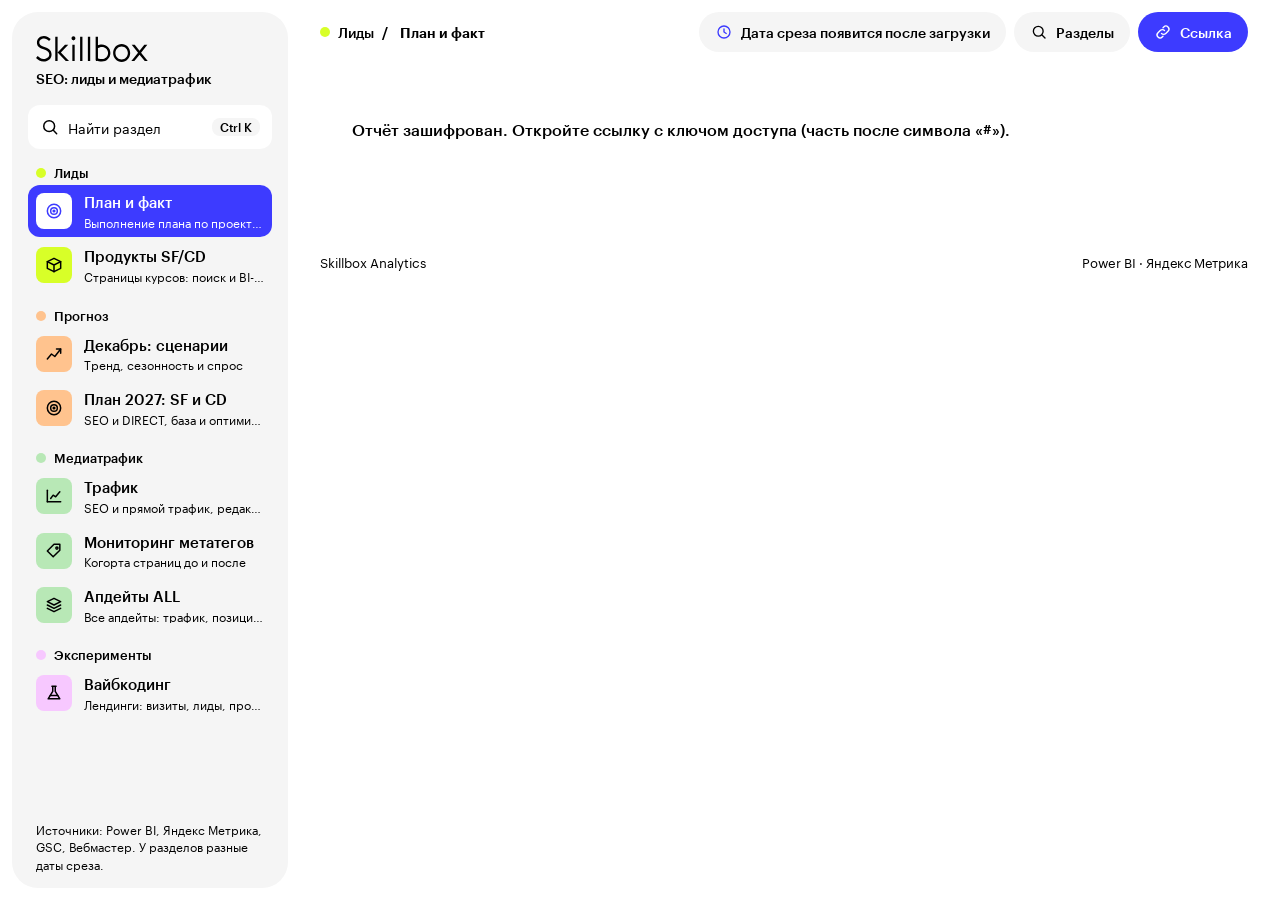
==== commit aa6b6d16: "Add SF/CD hot-funnel lead plan Dec 2026 - Dec 2027 (SEO, DIRECT), linked from Leads" ====
--- a/index.html
+++ b/index.html
@@ -7,10 +7,12 @@
   <meta name="robots" content="noindex, nofollow, noarchive">
   <title>SEO: лиды и медиатрафик</title>
   <link rel="icon" href="assets/favicon.svg" type="image/svg+xml">
-  <link rel="stylesheet" href="styles.css?v=20261103-1">
+  <link rel="stylesheet" href="styles.css?v=20261110-1">
   <link rel="stylesheet" href="updates-all.css?v=20261009-1">
   <link rel="stylesheet" href="products-sf-cd.css?v=20261103-1">
   <link rel="stylesheet" href="ux-shell.css?v=20261030-2">
+  <link rel="stylesheet" href="media-plan.css?v=20261110-1">
+  <style>.nested-tab-link{align-self:center;color:var(--text);font-weight:500;text-decoration:none;padding:var(--space-3) var(--space-2)}.nested-tab-link:hover{text-decoration:underline;text-underline-offset:5px}</style>
 </head>
 <body>
   <header class="site-header">
@@ -43,6 +45,7 @@
     <nav id="leads-navigation" class="nested-tabs" aria-label="Лиды" hidden>
       <button class="nested-tab" data-target="leads" type="button">План и факт</button>
       <button class="nested-tab" data-target="products-sf-cd" type="button">Продукты SF/CD</button>
+      <a class="nested-tab-link" href="plan-2027.html" data-keep-hash>План 2027: SF и CD →</a>
     </nav>
 
     <div id="media-navigation" hidden>
@@ -67,6 +70,7 @@
           <p class="eyebrow">Горячая воронка</p>
           <h2 id="leads-heading">План и факт лидов</h2>
         </div>
+        <a class="rec-csv-button" href="plan-2027.html" data-keep-hash style="text-decoration:none;display:inline-block">План SF и CD на дек 2026 — дек 2027 →</a>
       </div>
 
       <div id="lead-attention" class="attention" aria-live="polite" hidden></div>
@@ -261,6 +265,62 @@
         </div>
       </div>
 
+      <article id="media-plan-card" class="chart-card plan-card" hidden aria-labelledby="plan-heading">
+        <div class="card-heading plan-heading">
+          <div>
+            <p class="eyebrow">План SEO-трафика · октябрь–декабрь 2026</p>
+            <h3 id="plan-heading">Как идём относительно плана</h3>
+            <p>Норма — коридор между базой и благоприятным сценарием. Цель — факт выше благоприятного.</p>
+          </div>
+          <div class="plan-legend" aria-label="Статусы">
+            <span class="plan-badge plan-top">Выше плана</span>
+            <span class="plan-badge plan-norm">Норма</span>
+            <span class="plan-badge plan-low">Ниже базы</span>
+          </div>
+        </div>
+        <div class="controls-row chart-controls plan-controls">
+          <label class="select-control project-control"><span>Редакция</span><select id="plan-section"></select></label>
+          <label class="select-control grain-control"><span>Период плана</span><select id="plan-period"><option value="2026-10">Октябрь</option><option value="2026-11">Ноябрь</option><option value="2026-12">Декабрь</option><option value="q4">IV квартал</option></select></label>
+          <label class="select-control grain-control"><span>График</span><select id="plan-view"><option value="cum">Накопленный итог</option><option value="day">По дням</option><option value="week">По неделям</option></select></label>
+        </div>
+        <p id="plan-no-section" class="empty" hidden></p>
+        <div id="plan-body">
+          <div id="plan-status" class="plan-status" aria-live="polite"></div>
+          <div id="plan-kpis" class="kpi-grid plan-kpis"></div>
+          <div class="card-heading media-chart-heading plan-chart-heading">
+            <div class="chart-copy"><h3>Факт против коридора плана</h3><p id="plan-chart-note"></p></div>
+            <div class="legend" aria-label="Легенда">
+              <span><i class="legend-line seo"></i>Факт</span>
+              <span><i class="legend-line plan-base"></i>База</span>
+              <span><i class="legend-line plan-fav"></i>Благоприятный</span>
+              <span><i class="legend-band"></i>Коридор нормы</span>
+            </div>
+          </div>
+          <div id="plan-chart" class="chart" role="img" aria-label="Накопленный SEO-трафик против базы и благоприятного сценария"></div>
+          <div class="plan-tables">
+            <article class="table-card">
+              <div class="card-heading"><div><h3>План и факт по месяцам</h3><p id="plan-months-note"></p></div></div>
+              <div class="table-wrap">
+                <table class="plan-table">
+                  <thead><tr><th>Период</th><th>Факт</th><th>База</th><th>Благоприятный</th><th>К базе</th><th>К благоприятному</th><th>Статус</th><th>Прогноз по темпу</th></tr></thead>
+                  <tbody id="plan-months"></tbody>
+                </table>
+              </div>
+            </article>
+            <article class="table-card">
+              <div class="card-heading"><div><h3>Редакции против плана</h3><p id="plan-sections-note"></p></div></div>
+              <div class="table-wrap compact">
+                <table class="plan-table">
+                  <thead><tr><th>Редакция</th><th>Факт</th><th>База</th><th>Благоприятный</th><th>К базе</th><th>Статус</th><th>Прогноз по темпу</th></tr></thead>
+                  <tbody id="plan-sections"></tbody>
+                </table>
+              </div>
+            </article>
+          </div>
+          <p id="plan-method" class="plan-method"></p>
+        </div>
+      </article>
+
       <div id="media-kpis" class="kpi-grid" aria-live="polite"></div>
 
       <article class="chart-card media-chart-card">
@@ -285,6 +345,7 @@
           <div class="legend" aria-label="Легенда">
             <span><i class="legend-line seo"></i>SEO</span>
             <span><i class="legend-line direct"></i>Прямой</span>
+            <span id="media-plan-legend" hidden><i class="legend-band"></i>План SEO: база — благоприятный</span>
           </div>
         </div>
         <div id="media-chart" class="chart" role="img" aria-label="График SEO и прямых визитов"></div>
@@ -295,7 +356,7 @@
           <div class="card-heading"><div><h3>По месяцам</h3><p id="media-monthly-note">За выбранный период.</p></div></div>
           <div class="table-wrap compact">
             <table>
-              <thead><tr><th>Месяц</th><th>SEO</th><th>Прямой</th><th>Доля SEO</th></tr></thead>
+              <thead><tr><th>Месяц</th><th>SEO</th><th>Прямой</th><th>Доля SEO</th><th title="Факт SEO к базе за дни с планом; цвет — статус коридора">К базе</th></tr></thead>
               <tbody id="media-monthly"></tbody>
             </table>
           </div>
@@ -304,7 +365,7 @@
           <div class="card-heading"><div><h3>Редакции Skillbox Media</h3><p id="editorial-summary-note">Итоги за выбранный период.</p></div></div>
           <div class="table-wrap compact editorial-table">
             <table>
-              <thead><tr><th>Редакция</th><th>SEO</th><th>Прямой</th></tr></thead>
+              <thead><tr><th>Редакция</th><th>SEO</th><th>Прямой</th><th title="Факт SEO к базе за дни с планом; цвет — статус коридора">К базе</th></tr></thead>
               <tbody id="editorial-summary"></tbody>
             </table>
           </div>
@@ -570,73 +631,92 @@
     <section id="experiment" class="dashboard-section" aria-labelledby="experiment-heading">
       <div class="section-heading">
         <div>
-          <p class="eyebrow">Только SEO · Contented · Skillfactory · Kids · период с 01.06.2026</p>
+          <p class="eyebrow">Только SEO · Skillfactory · Contented · Kids · история с 01.06.2026</p>
           <h2 id="experiment-heading">Эксперимент: вайбкодинг</h2>
         </div>
       </div>
 
+      <article id="exp-funnel-card" class="chart-card exp-funnel-card">
+        <div class="chart-filter-bar exp-filter-bar" aria-label="Фильтры эксперимента">
+          <div class="exp-brand-row">
+            <span class="exp-brand-caption">Бренд</span>
+            <div id="exp-brand-tabs" class="exp-brand-tabs" role="group" aria-label="Бренд"></div>
+          </div>
+          <div class="controls-row chart-controls">
+            <label class="select-control project-control exp-page-control"><span>Страница</span><select id="exp-product" aria-label="Страница эксперимента"></select></label>
+            <label class="select-control project-control"><span>Окно сравнения</span><select id="exp-window">
+              <option value="auto">Равные окна: все дни после релиза</option>
+              <option value="7">7 дней до / после</option>
+              <option value="14">14 дней до / после</option>
+              <option value="28">28 дней до / после</option>
+              <option value="full">Весь период до и после</option>
+            </select></label>
+          </div>
+        </div>
+        <div class="card-heading">
+          <div>
+            <h3 id="exp-funnel-title">Воронка до и после релиза</h3>
+            <p id="exp-funnel-note"></p>
+          </div>
+          <div class="exec-legend" aria-hidden="true">
+            <span class="exec-badge exec-good">рост</span>
+            <span class="exec-badge exec-mid">до −10%</span>
+            <span class="exec-badge exec-low">падение больше 10%</span>
+          </div>
+        </div>
+        <div id="exp-funnel" class="exp-funnel"></div>
+      </article>
+
       <article class="chart-card">
-        <div class="chart-filter-bar" aria-label="Фильтры эксперимента">
-          <div class="filter-copy">
-            <span class="filter-index">1</span>
-            <div><strong>Настройте график</strong><p>Метрика, детализация и период. Пунктиром отмечена дата выкатки новой версии.</p></div>
-          </div>
-          <div class="controls-row chart-controls">
-            <label class="select-control project-control"><span>Курс</span><select id="exp-product" aria-label="Курс эксперимента"></select></label>
-            <label class="select-control project-control"><span>Метрика</span><select id="exp-metric">
-              <option value="visits">Визиты</option>
-              <option value="leads">Лиды</option>
-              <option value="cr1">CR1 (лиды к визитам)</option>
-              <option value="sales">Продажи</option>
-              <option value="cr2">CR2 (продажи к лидам)</option>
-              <option value="revenue">Выручка</option>
-            </select></label>
-            <label class="select-control grain-control"><span>Детализация</span><select id="exp-granularity"><option value="day">По дням</option><option value="week">По неделям</option><option value="month">По месяцам</option></select></label>
-            <label class="date-control"><span>Дата с</span><input id="exp-date-from" type="date"></label>
-            <label class="date-control"><span>Дата по</span><input id="exp-date-to" type="date"></label>
-          </div>
+        <div class="controls-row chart-controls exp-chart-controls">
+          <label class="select-control project-control"><span>Показатель воронки</span><select id="exp-metric">
+            <option value="visits">Визиты</option>
+            <option value="leads">Лиды</option>
+            <option value="cr1">CR1 (лиды к визитам)</option>
+            <option value="sales">Продажи</option>
+            <option value="cr2">CR2 (продажи к лидам)</option>
+            <option value="revenue">Выручка</option>
+          </select></label>
+          <label class="select-control grain-control"><span>Детализация</span><select id="exp-granularity"><option value="day">По дням</option><option value="week">По неделям</option><option value="month">По месяцам</option></select></label>
+          <label class="date-control"><span>Дата с</span><input id="exp-date-from" type="date"></label>
+          <label class="date-control"><span>Дата по</span><input id="exp-date-to" type="date"></label>
         </div>
         <div class="card-heading chart-heading-safe">
           <div>
             <h3 id="exp-chart-title">Динамика метрики</h3>
             <p id="exp-chart-note"></p>
           </div>
-          <div class="legend" id="exp-legend" aria-label="Легенда продуктов"></div>
-        </div>
-        <div id="exp-chart" class="chart" role="img" aria-label="График метрик эксперимента по продуктам"></div>
-      </article>
-
-      <article class="table-card">
-        <div class="card-heading">
-          <div>
-            <h3>Продукты: все метрики за период</h3>
+          <div class="legend" id="exp-legend" aria-label="Легенда"></div>
+        </div>
+        <div id="exp-chart" class="chart" role="img" aria-label="Динамика показателя воронки выбранной страницы"></div>
+      </article>
+
+      <article class="table-card">
+        <div class="card-heading">
+          <div>
+            <h3>Страницы бренда: до и после релиза</h3>
+            <p id="exp-results-note"></p>
+          </div>
+        </div>
+        <div class="table-wrap">
+          <table class="exp-results-table">
+            <thead><tr><th>Страница</th><th>Релиз</th><th>Дней до / после</th><th>Визиты в день</th><th>Лиды в день</th><th>CR1</th><th>Продажи в день</th><th>CR2</th><th>Выручка в день</th></tr></thead>
+            <tbody id="exp-results-body"></tbody>
+          </table>
+        </div>
+      </article>
+
+      <article class="table-card">
+        <div class="card-heading">
+          <div>
+            <h3>Страницы бренда: все метрики за период графика</h3>
             <p id="exp-table-note"></p>
           </div>
         </div>
         <div class="table-wrap compact">
           <table>
-            <thead><tr><th>Продукт</th><th>Визиты</th><th>Лиды</th><th>CR1</th><th>Продажи</th><th>CR2</th><th>Выручка</th></tr></thead>
+            <thead><tr><th>Страница</th><th>Визиты</th><th>Лиды</th><th>CR1</th><th>Продажи</th><th>CR2</th><th>Выручка</th></tr></thead>
             <tbody id="exp-table-body"></tbody>
-          </table>
-        </div>
-      </article>
-
-      <article class="table-card">
-        <div class="card-heading">
-          <div>
-            <h3>Результаты с запуска нового лендинга</h3>
-            <p id="exp-results-note"></p>
-          </div>
-          <div class="exec-legend" aria-hidden="true">
-            <span class="exec-badge exec-good">от 100%</span>
-            <span class="exec-badge exec-mid">90–99,9%</span>
-            <span class="exec-badge exec-low">ниже 90%</span>
-          </div>
-        </div>
-        <div class="table-wrap">
-          <table>
-            <thead id="exp-results-head"><tr><th>Метрика</th><th>Страница</th></tr></thead>
-            <tbody id="exp-results-body"></tbody>
           </table>
         </div>
       </article>
@@ -658,14 +738,16 @@
     <span>Skillbox Analytics</span>
     <span>Power BI · Яндекс Метрика</span>
   </footer>
-  <script src="ux-shell.js?v=20261102-1" defer></script>
+  <script src="ux-shell.js?v=20261111-1" defer></script>
   <script src="recovery.js?v=20261002-2" defer></script>
-  <script src="experiment.js?v=20261002-2" defer></script>
+  <script src="experiment.js?v=20261110-1" defer></script>
   <script src="xlsx-export.js?v=20261002-1" defer></script>
   <script src="updates.js?v=20261002-9" defer></script>
   <script src="updates-all.js?v=20261009-1" defer></script>
   <script src="products_model.js?v=20261102-2" defer></script>
   <script src="products-sf-cd.js?v=20261103-1" defer></script>
-  <script src="app.js?v=20261103-1" defer></script>
+  <script src="media-plan.js?v=20261110-1" defer></script>
+  <script>document.addEventListener('click',function(e){var a=e.target.closest&&e.target.closest('a[data-keep-hash]');if(a){a.href=a.getAttribute('href').split('#')[0]+location.hash;}},true);</script>
+  <script src="app.js?v=20261110-1" defer></script>
 </body>
 </html>
--- a/styles.css
+++ b/styles.css
@@ -134,3 +134,43 @@
 tr.lead-pages-total td{background:#EBEBEB}
 tr.lead-pages-active td{background:#E7E7FF}
 @media (max-width:640px){.lead-pages-wrap td{white-space:normal}}
+
+/* Вайбкодинг: бренд → страница → воронка до/после релиза (с 10.11.2026) */
+.exp-filter-bar{position:static;margin-bottom:24px}
+.exp-brand-row{display:flex;align-items:center;gap:16px;flex-wrap:wrap}
+.exp-brand-caption{font-size:14px;font-weight:500}
+.exp-brand-tabs{display:flex;gap:8px;flex-wrap:wrap}
+.exp-brand-tab{display:inline-flex;align-items:center;gap:10px;min-height:44px;padding:0 18px;border:0;border-radius:999px;background:#F5F5F5;color:#000000;font:inherit;font-weight:500;cursor:pointer}
+.exp-brand-tab span{display:inline-grid;place-items:center;min-width:24px;height:24px;padding:0 6px;border-radius:999px;background:#FFFFFF;font-size:12px;font-weight:600}
+.exp-brand-tab:hover{background:#E4E4FF}
+.exp-brand-tab.active{background:#3D3BFF;color:#FFFFFF}
+.exp-brand-tab.active span{background:#FFFFFF;color:#3D3BFF}
+.exp-brand-tab:focus-visible{outline:3px solid #3D3BFF;outline-offset:2px}
+.exp-page-control{max-width:460px!important;flex-basis:380px!important}
+.exp-chart-controls{margin-bottom:24px}
+.exp-funnel{display:grid;grid-template-columns:repeat(2,minmax(0,1fr) minmax(0,.72fr)) minmax(0,1fr) minmax(0,1fr);gap:10px;align-items:stretch}
+.exp-stage{display:flex;flex-direction:column;gap:10px;background:#FFFFFF;border-radius:var(--radius-md);padding:18px 18px 12px;min-width:0}
+.exp-stage-label,.exp-conn-label{font-size:13px;font-weight:500}
+.exp-stage-values{display:flex;align-items:flex-end;gap:10px;flex-wrap:wrap}
+.exp-stage-values span{display:flex;flex-direction:column;font-size:18px;line-height:1.1}
+.exp-stage-values small{font-size:11px;font-weight:500;color:#666666;margin-bottom:3px}
+.exp-stage-values b{font-size:26px;font-weight:600;letter-spacing:-.02em}
+.exp-stage-values .exp-arrow{font-size:18px;color:#999999;padding-bottom:2px}
+.exp-stage .kpi-spark{width:100%;height:40px;margin-top:auto}
+.exp-conn{display:flex;flex-direction:column;justify-content:center;align-items:flex-start;gap:4px;padding:14px;border-radius:var(--radius-md);border:2px dashed #CFCFE8;font-size:15px;min-width:0}
+.exp-conn b{font-size:20px;font-weight:600}
+.exp-conn .exp-arrow{color:#999999;line-height:1}
+.exp-delta{min-width:0!important;align-self:flex-start;font-size:13px;padding:3px 10px}
+.exp-delta-na,.exp-delta-new{display:inline-block;border-radius:999px;padding:3px 10px;font-size:13px;font-weight:500;background:#EDEDED}
+.exp-delta-new{background:#DDF5DC}
+#exp-funnel-note b{font-weight:600}
+.exp-warn{display:block;margin-top:6px;color:#B42328;font-weight:500}
+.exp-results-table td{vertical-align:top;white-space:nowrap}
+.exp-results-table td:first-child{white-space:normal;min-width:200px}
+.exp-page-row{cursor:pointer}
+.exp-page-row:hover td{background:#EBEBFF}
+.exp-page-row:focus-visible td{outline:2px solid #3D3BFF;outline-offset:-2px}
+.chart .exp-avg-after{fill:none;stroke:#2FA84F;stroke-width:2.4;stroke-dasharray:8 6;stroke-linecap:round}
+.legend-line.exp-after{background:#2FA84F}
+@media (max-width:1200px){.exp-funnel{grid-template-columns:repeat(2,minmax(0,1fr))}.exp-conn{flex-direction:row;flex-wrap:wrap;align-items:center}}
+@media (max-width:640px){.exp-funnel{grid-template-columns:1fr}}
--- a/media-plan.css
+++ b/media-plan.css
@@ -0,0 +1,73 @@
+/* План SEO-трафика Skillbox Media: коридор «база — благоприятный сценарий». */
+:root{--plan-top:#2FA84F;--plan-top-bg:#9BE0A6;--plan-norm-bg:#DDF5DC;--plan-low:#E5484D;--plan-low-bg:#F7C6C6;--plan-band:rgba(47,168,79,.16)}
+
+.plan-card{background:var(--surface)}
+.plan-heading{align-items:flex-end}
+.plan-heading .eyebrow{margin-bottom:8px}
+.plan-legend{display:flex;gap:8px;flex-wrap:wrap}
+.plan-controls{margin-bottom:20px}
+.plan-controls .select-control{flex:0 1 240px;min-width:180px}
+
+.plan-badge{display:inline-block;padding:4px 10px;border-radius:999px;font-size:12px;font-weight:600;white-space:nowrap;color:#000000;vertical-align:middle}
+.plan-badge.plan-top{background:var(--plan-top-bg)}
+.plan-badge.plan-norm{background:var(--plan-norm-bg)}
+.plan-badge.plan-low{background:var(--plan-low-bg)}
+.plan-badge.plan-future{background:#FFFFFF;color:#555555}
+
+.plan-status{display:grid;grid-template-columns:minmax(0,1.4fr) minmax(260px,1fr);gap:24px;align-items:center;border-radius:var(--radius-md);padding:20px 24px;margin-bottom:16px;background:#FFFFFF;border-left:8px solid #D9D9D9}
+.plan-status.plan-top{border-left-color:var(--plan-top)}
+.plan-status.plan-norm{border-left-color:var(--plan-top-bg)}
+.plan-status.plan-low{border-left-color:var(--plan-low)}
+.plan-status.plan-future{grid-template-columns:1fr}
+.plan-status-label{display:block;font-size:26px;line-height:1.15;font-weight:600;letter-spacing:-.02em;margin-bottom:6px}
+.plan-status.plan-top .plan-status-label{color:#1B7A35}
+.plan-status.plan-low .plan-status-label{color:#B42328}
+.plan-status p{margin:0;font-size:14px;line-height:1.5}
+
+.plan-meter{position:relative;display:block;height:16px;border-radius:999px;background:var(--plan-low-bg);overflow:visible}
+.plan-meter i{position:absolute;top:0;bottom:0}
+.plan-meter .pm-low{left:0;background:var(--plan-low-bg);border-radius:999px 0 0 999px}
+.plan-meter .pm-norm{background:var(--plan-norm-bg)}
+.plan-meter .pm-top{background:var(--plan-top-bg);border-radius:0 999px 999px 0}
+.plan-meter .pm-mark{position:absolute;top:-5px;width:6px;height:26px;margin-left:-3px;border-radius:3px;background:#000000;box-shadow:0 0 0 2px #FFFFFF}
+.plan-meter.compact{display:inline-block;width:84px;height:8px;margin-left:10px;vertical-align:middle}
+.plan-meter.compact .pm-mark{top:-4px;width:4px;height:16px;margin-left:-2px}
+.pm-legend{display:flex;justify-content:space-between;font-size:12px;font-weight:500;margin-top:10px;color:#333333}
+
+.plan-kpis{margin-bottom:24px}
+.plan-kpis .kpi-card{min-height:128px;background:#FFFFFF}
+.plan-kpis .kpi-card.primary{background:var(--primary)}
+.plan-kpis .kpi-value{font-size:32px}
+.kpi-card.plan-kpi-top{background:var(--plan-top-bg)!important}
+.kpi-card.plan-kpi-good{background:var(--plan-norm-bg)!important}
+.kpi-card.plan-kpi-low{background:var(--plan-low-bg)!important}
+
+.plan-chart-heading{margin-top:8px}
+.legend-line.plan-base{background:transparent;height:0;border-top:3px dashed #000000}
+.legend-line.plan-fav{background:transparent;height:0;border-top:3px dashed var(--plan-top)}
+.legend-band{display:inline-block;width:28px;height:14px;border-radius:4px;background:var(--plan-band);border:1px solid rgba(47,168,79,.5)}
+.chart .plan-band{fill:var(--plan-band);stroke:none}
+.chart .line-plan-base{fill:none;stroke:#000000;stroke-width:2;stroke-dasharray:7 5;stroke-linecap:round}
+.chart .line-plan-fav{fill:none;stroke:var(--plan-top);stroke-width:2;stroke-dasharray:7 5;stroke-linecap:round}
+.chart .point-fav{fill:var(--plan-top)}
+.tooltip .tt-dot.base{background:#FFFFFF}
+.tooltip .tt-dot.fav{background:var(--plan-top)}
+.tt-plan{display:inline-block;margin-top:6px;padding:2px 8px;border-radius:999px;color:#000000;font-weight:600;font-size:12px}
+.tt-plan.plan-top{background:var(--plan-top-bg)}.tt-plan.plan-norm{background:var(--plan-norm-bg)}.tt-plan.plan-low{background:var(--plan-low-bg)}
+
+.plan-tables{display:grid;grid-template-columns:minmax(0,1fr);gap:24px;margin-top:24px}
+.plan-tables .table-card{margin-bottom:0;padding:24px}
+.plan-tables .card-heading h3{font-size:22px}
+.plan-table td,.plan-table th{padding:12px 12px;white-space:nowrap}
+.plan-table td{background:#F5F5F5}
+.plan-sub{display:block;font-size:12px;color:#666666;margin-top:2px;font-weight:400}
+.direction-total .plan-sub{color:#DDDDDD}
+.plan-table tr[data-plan-period],.plan-section-row{cursor:pointer}
+.plan-table tr[data-plan-period]:hover td,.plan-section-row:hover td{background:#EBEBFF}
+.plan-row-active td{box-shadow:inset 0 2px 0 var(--primary),inset 0 -2px 0 var(--primary)}
+.plan-row-active td:first-child{box-shadow:inset 2px 2px 0 var(--primary),inset 0 -2px 0 var(--primary)}
+.plan-section-row:focus-visible td{outline:2px solid var(--primary);outline-offset:-2px}
+.plan-cell{display:inline-flex;align-items:center;gap:8px;white-space:nowrap}
+.plan-method{margin:20px 0 0;font-size:13px;line-height:1.5;color:#333333}
+
+@media (max-width:760px){.plan-status{grid-template-columns:1fr}.plan-status-label{font-size:22px}.plan-heading{align-items:flex-start;flex-direction:column}}
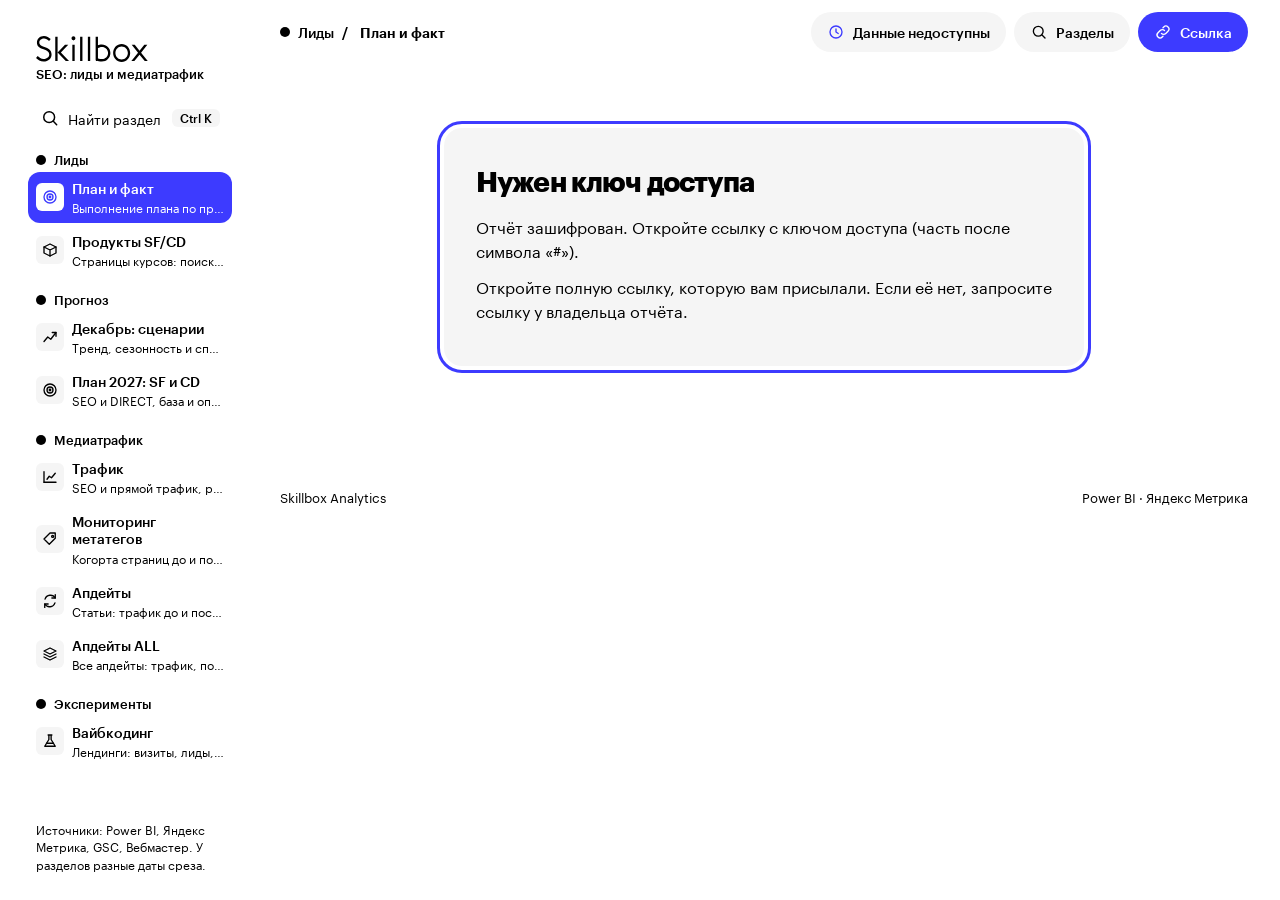
==== commit a235e941: "Install redesigned dashboard UI (design battle final, R6); Products revalidated against Power BI ref" ====
--- a/index.html
+++ b/index.html
@@ -7,16 +7,18 @@
   <meta name="robots" content="noindex, nofollow, noarchive">
   <title>SEO: лиды и медиатрафик</title>
   <link rel="icon" href="assets/favicon.svg" type="image/svg+xml">
-  <link rel="stylesheet" href="styles.css?v=20261110-1">
-  <link rel="stylesheet" href="updates-all.css?v=20261009-1">
+  <link rel="stylesheet" href="styles.css?v=20261119-f1">
+  <link rel="stylesheet" href="updates-all.css?v=20261119-f1">
   <link rel="stylesheet" href="products-sf-cd.css?v=20261103-1">
-  <link rel="stylesheet" href="ux-shell.css?v=20261030-2">
-  <link rel="stylesheet" href="media-plan.css?v=20261110-1">
+  <link rel="stylesheet" href="ux-shell.css?v=20261119-f1">
+  <link rel="stylesheet" href="media-plan.css?v=20261119-f1">
+  <link rel="stylesheet" href="narrative.css?v=20261119-f1">
+  <link rel="stylesheet" href="round3.css?v=20261119-f1">
   <style>.nested-tab-link{align-self:center;color:var(--text);font-weight:500;text-decoration:none;padding:var(--space-3) var(--space-2)}.nested-tab-link:hover{text-decoration:underline;text-underline-offset:5px}</style>
 </head>
 <body>
   <header class="site-header">
-    <a class="brand" href="#" aria-label="Skillbox">
+    <a class="brand" href="?view=leads" data-keep-hash aria-label="Skillbox">
       <img src="assets/skillbox-logo.svg" alt="Skillbox">
     </a>
     <div class="header-meta">
@@ -25,7 +27,7 @@
     </div>
   </header>
 
-  <main class="page-shell">
+  <main class="page-shell" aria-busy="true">
     <section class="hero">
       <div>
         <p class="eyebrow">Аналитический отчёт</p>
@@ -59,6 +61,8 @@
       </nav>
     </div>
 
+    <div id="r3-delta"></div>
+
     <section id="products-sf-cd" class="dashboard-section" hidden aria-labelledby="products-sf-cd-heading">
       <div class="section-heading"><div><p class="eyebrow">SEO-продукты</p><h2 id="products-sf-cd-heading">Продукты SF/CD</h2></div></div>
       <div class="empty" role="status">Данные отчёта ещё не подготовлены.</div>
@@ -74,6 +78,9 @@
       </div>
 
       <div id="lead-attention" class="attention" aria-live="polite" hidden></div>
+      <div class="slice-context"><span>Выбранный срез</span><p id="lead-context" aria-live="polite"></p></div>
+      <p id="lead-period-status" class="period-status" role="status" hidden></p>
+      <div id="lead-observation" class="observation lead-observation" aria-live="polite"><p>Загружаем выбранный срез. Дождитесь данных перед сравнением.</p></div>
       <div id="lead-kpis" class="kpi-grid" aria-live="polite"></div>
 
       <article class="chart-card">
@@ -106,13 +113,14 @@
           <div id="lead-month-kpis" class="mini-kpis"></div>
           <p id="lead-audit-note" class="rec-growth-note"></p>
         </div>
-        <div id="lead-chart" class="chart" role="img" aria-label="График плана и факта лидов"></div>
+        <p id="lead-reading" class="reading-guide"></p>
+        <div id="lead-chart" class="chart" role="group" aria-label="График плана и факта лидов"></div>
         <div id="lead-pages-block" hidden>
           <div class="card-sub-heading">
             <h4>Доли лидов по типам страниц</h4>
             <p id="lead-pages-note"></p>
           </div>
-          <div class="table-wrap lead-pages-wrap">
+          <div class="table-wrap lead-pages-wrap" tabindex="0" role="region" aria-label="Таблица, прокрутка">
             <table>
               <thead id="lead-pages-thead"></thead>
               <tbody id="lead-pages-tbody"></tbody>
@@ -132,7 +140,7 @@
           </div>
         </div>
         <div id="lead-blog-kpis" class="mini-kpis"></div>
-        <div id="lead-blog-chart" class="chart" role="img" aria-label="Трафик блога по дням"></div>
+        <div id="lead-blog-chart" class="chart" role="group" aria-label="Трафик блога по дням"></div>
       </article>
 
       <article class="table-card">
@@ -145,11 +153,13 @@
             <span class="exec-badge exec-good">от 100%</span>
             <span class="exec-badge exec-mid">90–99,9%</span>
             <span class="exec-badge exec-low">ниже 90%</span>
-          </div>
-        </div>
-        <div class="table-wrap">
-          <table>
-            <thead><tr><th>Проект</th><th>План</th><th>Факт</th><th>Отклонение</th><th>Выполнение</th><th>Прогноз на месяц</th><th>YoY</th></tr></thead>
+            <span class="exec-key"><span class="exec-meter"><i style="width:66.7%"></i><b></b></span>Шкала 0–150 %, риска — 100 %</span>
+          </div>
+        </div>
+        <p class="reading-guide">YoY — индекс к тому же периоду прошлого года: 100 % означает тот же объём, 120 % — на 20 % больше.</p>
+        <div class="table-wrap" tabindex="0" aria-label="Месячная сводка проектов, прокрутка по горизонтали">
+          <table class="tbl-cards">
+            <thead><tr><th scope="col">Проект</th><th scope="col">План</th><th scope="col">Факт</th><th scope="col">Отклонение</th><th scope="col">Выполнение</th><th scope="col">Прогноз на месяц</th><th scope="col">YoY</th></tr></thead>
             <tbody id="lead-summary"></tbody>
           </table>
         </div>
@@ -178,7 +188,7 @@
           </div>
         </div>
         <div id="direction-kpis" class="mini-kpis"></div>
-        <div id="direction-chart" class="chart" role="img" aria-label="Динамика лидов выбранного направления"></div>
+        <div id="direction-chart" class="chart" role="group" aria-label="Динамика лидов выбранного направления"></div>
       </article>
 
       <article class="table-card">
@@ -191,11 +201,12 @@
             <span class="exec-badge exec-good">от 100%</span>
             <span class="exec-badge exec-mid">90–99,9%</span>
             <span class="exec-badge exec-low">ниже 90%</span>
-          </div>
-        </div>
-        <div class="table-wrap direction-summary-wrap">
-          <table>
-            <thead><tr><th>Направление</th><th>План</th><th>Факт</th><th>Отклонение</th><th>Выполнение</th><th>Прогноз на месяц</th><th>YoY</th></tr></thead>
+            <span class="exec-key"><span class="exec-meter"><i style="width:66.7%"></i><b></b></span>Шкала 0–150 %, риска — 100 %</span>
+          </div>
+        </div>
+        <div class="table-wrap direction-summary-wrap" tabindex="0" role="region" aria-label="Таблица, прокрутка">
+          <table class="tbl-cards">
+            <thead><tr><th scope="col">Направление</th><th scope="col">План</th><th scope="col">Факт</th><th scope="col">Отклонение</th><th scope="col">Выполнение</th><th scope="col">Прогноз на месяц</th><th scope="col">YoY</th></tr></thead>
             <tbody id="direction-summary"></tbody>
           </table>
         </div>
@@ -214,7 +225,9 @@
         <strong>Ранний срез: высокая неопределённость прогноза</strong>
         <p id="forecast-warning-text" style="margin:8px 0 0"></p>
       </aside>
+      <div id="forecast-observation" class="observation section-observation" aria-live="polite"></div>
       <div id="forecast-kpis" class="mini-kpis" aria-live="polite"></div>
+      <div id="r3-forecast"></div>
 
       <article class="table-card">
         <div class="card-heading">
@@ -223,7 +236,7 @@
             <p id="forecast-projects-note">Факт — по дате среза; досчёт — ставка последних 7 дней на остаток месяца.</p>
           </div>
         </div>
-        <div class="table-wrap">
+        <div class="table-wrap" tabindex="0" role="region" aria-label="Таблица, прокрутка">
           <table>
             <thead><tr id="forecast-projects-head"><th>Проект</th><th>Сентябрь</th><th>Октябрь</th><th>Ноябрь: факт</th><th>Досчёт</th><th>Итог ноября</th><th>Тренд ноя/окт</th><th>Декабрь: тренд</th><th>Декабрь: сезонность</th><th>Декабрь: спрос</th><th>Сезонный коэф.</th></tr></thead>
             <tbody id="forecast-projects"></tbody>
@@ -238,7 +251,7 @@
             <p id="forecast-directions-note">Тринадцать направлений горячей воронки core; Дизайн и Нейросети разделены.</p>
           </div>
         </div>
-        <div class="table-wrap direction-summary-wrap">
+        <div class="table-wrap direction-summary-wrap" tabindex="0" role="region" aria-label="Таблица, прокрутка">
           <table>
             <thead><tr id="forecast-directions-head"><th>Направление</th><th>Сентябрь</th><th>Октябрь</th><th>Ноябрь: факт</th><th>Досчёт</th><th>Итог ноября</th><th>Тренд ноя/окт</th><th>Декабрь: тренд</th><th>Декабрь: сезонность</th><th>Декабрь: спрос</th><th>Сезонный коэф.</th></tr></thead>
             <tbody id="forecast-directions"></tbody>
@@ -265,6 +278,7 @@
         </div>
       </div>
 
+      <div class="media-jump" role="group" aria-label="Два анализа медиатрафика"><button type="button" data-media-jump="media-plan-card">Медиаплан</button><button type="button" data-media-jump="media-observation">Общая динамика ↓</button></div>
       <article id="media-plan-card" class="chart-card plan-card" hidden aria-labelledby="plan-heading">
         <div class="card-heading plan-heading">
           <div>
@@ -296,11 +310,11 @@
               <span><i class="legend-band"></i>Коридор нормы</span>
             </div>
           </div>
-          <div id="plan-chart" class="chart" role="img" aria-label="Накопленный SEO-трафик против базы и благоприятного сценария"></div>
+          <div id="plan-chart" class="chart" role="group" aria-label="Накопленный SEO-трафик против базы и благоприятного сценария"></div>
           <div class="plan-tables">
             <article class="table-card">
               <div class="card-heading"><div><h3>План и факт по месяцам</h3><p id="plan-months-note"></p></div></div>
-              <div class="table-wrap">
+              <div class="table-wrap" tabindex="0" role="region" aria-label="Таблица, прокрутка">
                 <table class="plan-table">
                   <thead><tr><th>Период</th><th>Факт</th><th>База</th><th>Благоприятный</th><th>К базе</th><th>К благоприятному</th><th>Статус</th><th>Прогноз по темпу</th></tr></thead>
                   <tbody id="plan-months"></tbody>
@@ -309,7 +323,7 @@
             </article>
             <article class="table-card">
               <div class="card-heading"><div><h3>Редакции против плана</h3><p id="plan-sections-note"></p></div></div>
-              <div class="table-wrap compact">
+              <div class="table-wrap compact" tabindex="0" role="region" aria-label="Таблица, прокрутка">
                 <table class="plan-table">
                   <thead><tr><th>Редакция</th><th>Факт</th><th>База</th><th>Благоприятный</th><th>К базе</th><th>Статус</th><th>Прогноз по темпу</th></tr></thead>
                   <tbody id="plan-sections"></tbody>
@@ -321,6 +335,7 @@
         </div>
       </article>
 
+      <div id="media-observation" class="observation section-observation" aria-live="polite"></div>
       <div id="media-kpis" class="kpi-grid" aria-live="polite"></div>
 
       <article class="chart-card media-chart-card">
@@ -348,13 +363,13 @@
             <span id="media-plan-legend" hidden><i class="legend-band"></i>План SEO: база — благоприятный</span>
           </div>
         </div>
-        <div id="media-chart" class="chart" role="img" aria-label="График SEO и прямых визитов"></div>
+        <div id="media-chart" class="chart" role="group" aria-label="График SEO и прямых визитов"></div>
       </article>
 
       <div class="split-grid">
         <article class="table-card">
           <div class="card-heading"><div><h3>По месяцам</h3><p id="media-monthly-note">За выбранный период.</p></div></div>
-          <div class="table-wrap compact">
+          <div class="table-wrap compact" tabindex="0" role="region" aria-label="Таблица, прокрутка">
             <table>
               <thead><tr><th>Месяц</th><th>SEO</th><th>Прямой</th><th>Доля SEO</th><th title="Факт SEO к базе за дни с планом; цвет — статус коридора">К базе</th></tr></thead>
               <tbody id="media-monthly"></tbody>
@@ -363,7 +378,7 @@
         </article>
         <article id="editorial-card" class="table-card">
           <div class="card-heading"><div><h3>Редакции Skillbox Media</h3><p id="editorial-summary-note">Итоги за выбранный период.</p></div></div>
-          <div class="table-wrap compact editorial-table">
+          <div class="table-wrap compact editorial-table" tabindex="0" role="region" aria-label="Таблица, прокрутка">
             <table>
               <thead><tr><th>Редакция</th><th>SEO</th><th>Прямой</th><th title="Факт SEO к базе за дни с планом; цвет — статус коридора">К базе</th></tr></thead>
               <tbody id="editorial-summary"></tbody>
@@ -410,7 +425,7 @@
           <div class="legend rec-legend" id="rec-legend" aria-label="Легенда"></div>
         </div>
         <label id="rec-compare-control" class="rec-compare" hidden><input type="checkbox" id="rec-compare"><span>Сравнить: весь SEO, Google и Яндекс</span></label>
-        <div id="rec-chart" class="chart" role="img" aria-label="График визитов из поисковых систем по выбранному срезу"></div>
+        <div id="rec-chart" class="chart" role="group" aria-label="График визитов из поисковых систем по выбранному срезу"></div>
       </article>
 
       <article id="rec-growth-section" class="chart-card rec-growth-section" aria-labelledby="rec-growth-title">
@@ -431,14 +446,14 @@
             <h4 id="rec-grown-title">Выросли</h4>
             <p id="rec-grown-count" class="rec-growth-count" aria-live="polite">—</p>
             <p id="rec-grown-stats" class="rec-growth-stats"></p>
-            <div id="rec-grown-chart" class="chart" role="img" aria-label="Суммарные визиты страниц с ростом"></div>
+            <div id="rec-grown-chart" class="chart" role="group" aria-label="Суммарные визиты страниц с ростом"></div>
             <button type="button" class="link-button" data-growth-group="grown">Показать страницы группы</button>
           </section>
           <section class="rec-growth-card" aria-labelledby="rec-notgrown-title">
             <h4 id="rec-notgrown-title">Не выросли</h4>
             <p id="rec-notgrown-count" class="rec-growth-count" aria-live="polite">—</p>
             <p id="rec-notgrown-stats" class="rec-growth-stats"></p>
-            <div id="rec-notgrown-chart" class="chart" role="img" aria-label="Суммарные визиты страниц без роста"></div>
+            <div id="rec-notgrown-chart" class="chart" role="group" aria-label="Суммарные визиты страниц без роста"></div>
             <button type="button" class="link-button" data-growth-group="notgrown">Показать страницы группы</button>
           </section>
         </div>
@@ -452,7 +467,7 @@
             <p id="rec-engine-note"></p>
           </div>
         </div>
-        <div class="table-wrap compact">
+        <div class="table-wrap compact" tabindex="0" role="region" aria-label="Таблица, прокрутка">
           <table>
             <thead><tr><th>Поисковая система</th><th>Визиты</th><th>Доля SEO</th></tr></thead>
             <tbody id="rec-engine-body"></tbody>
@@ -472,7 +487,7 @@
           <input id="rec-pages-search" type="search" aria-label="Поиск в таблице страниц" placeholder="Поиск страницы по адресу" autocomplete="off">
           <button id="rec-csv" class="rec-csv-button" type="button" title="Дневные визиты выбранной страницы и поисковой системы за выбранный период. Только данные Метрики из recovery.json — исходный Excel не публикуется.">Скачать CSV данных графика</button>
         </div>
-        <div class="table-wrap compact">
+        <div class="table-wrap compact" tabindex="0" role="region" aria-label="Таблица, прокрутка">
           <table id="rec-pages-table">
             <thead id="rec-pages-head"><tr>
               <th><button class="th-sort" data-sort="path" type="button">Страница</button></th>
@@ -532,14 +547,14 @@
             <div class="updates-focus"><button id="upd-focus-range" class="rec-csv-button" type="button" aria-describedby="upd-focus-note">Последние 90 дней</button><p id="upd-focus-note" class="updates-help"></p></div>
           </div>
           <div class="card-heading chart-heading-safe"><div><h3 id="upd-chart-title">SEO-визиты статей</h3><p id="upd-chart-note"></p></div><div class="legend"><span><i class="legend-line seo"></i>SEO-визиты</span><span><i class="legend-line rec-yandex"></i>Апдейты</span></div></div>
-          <div id="upd-chart" class="chart" role="img" aria-label="SEO-визиты выбранных статей и даты апдейтов"></div>
+          <div id="upd-chart" class="chart" role="group" aria-label="SEO-визиты выбранных статей и даты апдейтов"></div>
           <details class="updates-markers"><summary>Даты апдейтов в периоде графика</summary><ul id="upd-events-list"></ul></details>
         </article>
         <article class="table-card">
           <div class="card-heading"><div><h3>До и после апдейта</h3><p id="upd-table-note"></p></div><button id="upd-xlsx" class="rec-csv-button" type="button" disabled title="Все строки текущих фильтров и сортировки, не только видимая страница">Скачать таблицу XLSX</button></div>
           <div class="updates-color-legend" aria-label="Подсветка результатов"><span class="upd-result-growth">Рост</span><span class="upd-result-decline-large">Падение больше 20%</span><span class="upd-result-decline-small">Падение до 20% включительно</span><span>Без изменений / нет сравнения — без подсветки</span></div>
           <p id="upd-export-status" class="updates-help" role="status" aria-live="polite"></p>
-          <div class="table-wrap">
+          <div class="table-wrap" tabindex="0" role="region" aria-label="Таблица, прокрутка">
             <table id="upd-table">
               <thead id="upd-table-head"><tr>
                 <th><button class="th-sort" data-sort="title" type="button">Статья / URL</button></th>
@@ -564,6 +579,7 @@
       <div class="section-heading"><div><p class="eyebrow">Медиатрафик</p><h2 id="upa-heading">Апдейты ALL</h2></div></div>
       <div id="upa-status" class="upa-notice" role="status"><p id="upa-status-text">Данные загрузятся при открытии вкладки.</p><button id="upa-retry" class="upa-button" type="button" hidden>Повторить загрузку</button></div>
       <div id="upa-content" hidden>
+        <div id="upa-kpis" class="kpi-grid upa-kpis" aria-live="polite"></div>
         <div id="upa-history-warning" class="upa-notice upa-warning" role="note" hidden></div>
         <div class="upa-controls" aria-label="Фильтры статей и апдейтов">
           <label class="upa-field"><span>Месяц обновления</span><select id="upa-month"><option value="all">Все месяцы</option><option value="undated">Без даты</option></select></label>
@@ -575,7 +591,6 @@
         </div>
         <p id="upa-scope-note" class="upa-help" aria-live="polite"></p>
         <div id="upa-future" class="upa-notice" hidden></div>
-        <div id="upa-kpis" class="kpi-grid upa-kpis" aria-live="polite"></div>
         <div class="upa-controls" aria-label="Период и детализация обоих графиков">
           <label class="upa-field"><span>Графики с</span><input id="upa-from" type="date"></label>
           <label class="upa-field"><span>Графики по</span><input id="upa-to" type="date"></label>
@@ -636,6 +651,7 @@
         </div>
       </div>
 
+      <div id="exp-observation" class="observation experiment-observation" aria-live="polite"></div>
       <article id="exp-funnel-card" class="chart-card exp-funnel-card">
         <div class="chart-filter-bar exp-filter-bar" aria-label="Фильтры эксперимента">
           <div class="exp-brand-row">
@@ -658,13 +674,9 @@
             <h3 id="exp-funnel-title">Воронка до и после релиза</h3>
             <p id="exp-funnel-note"></p>
           </div>
-          <div class="exec-legend" aria-hidden="true">
-            <span class="exec-badge exec-good">рост</span>
-            <span class="exec-badge exec-mid">до −10%</span>
-            <span class="exec-badge exec-low">падение больше 10%</span>
-          </div>
         </div>
         <div id="exp-funnel" class="exp-funnel"></div>
+        <div id="exp-absolute-ledger" class="absolute-ledger"></div>
       </article>
 
       <article class="chart-card">
@@ -688,7 +700,7 @@
           </div>
           <div class="legend" id="exp-legend" aria-label="Легенда"></div>
         </div>
-        <div id="exp-chart" class="chart" role="img" aria-label="Динамика показателя воронки выбранной страницы"></div>
+        <div id="exp-chart" class="chart" role="group" aria-label="Динамика показателя воронки выбранной страницы"></div>
       </article>
 
       <article class="table-card">
@@ -698,7 +710,7 @@
             <p id="exp-results-note"></p>
           </div>
         </div>
-        <div class="table-wrap">
+        <div class="table-wrap" tabindex="0" role="region" aria-label="Таблица, прокрутка">
           <table class="exp-results-table">
             <thead><tr><th>Страница</th><th>Релиз</th><th>Дней до / после</th><th>Визиты в день</th><th>Лиды в день</th><th>CR1</th><th>Продажи в день</th><th>CR2</th><th>Выручка в день</th></tr></thead>
             <tbody id="exp-results-body"></tbody>
@@ -713,7 +725,7 @@
             <p id="exp-table-note"></p>
           </div>
         </div>
-        <div class="table-wrap compact">
+        <div class="table-wrap compact" tabindex="0" role="region" aria-label="Таблица, прокрутка">
           <table>
             <thead><tr><th>Страница</th><th>Визиты</th><th>Лиды</th><th>CR1</th><th>Продажи</th><th>CR2</th><th>Выручка</th></tr></thead>
             <tbody id="exp-table-body"></tbody>
@@ -733,21 +745,21 @@
     </section>
   </main>
 
-  <div id="tooltip" class="tooltip" role="status" aria-live="polite"></div>
+  <div id="tooltip" class="tooltip" role="tooltip"></div>
   <footer>
     <span>Skillbox Analytics</span>
     <span>Power BI · Яндекс Метрика</span>
   </footer>
-  <script src="ux-shell.js?v=20261111-1" defer></script>
-  <script src="recovery.js?v=20261002-2" defer></script>
-  <script src="experiment.js?v=20261110-1" defer></script>
+  <script src="ux-shell.js?v=20261119-f1" defer></script>
+  <script src="recovery.js?v=20261119-f1" defer></script>
+  <script src="experiment.js?v=20261119-f1" defer></script>
   <script src="xlsx-export.js?v=20261002-1" defer></script>
-  <script src="updates.js?v=20261002-9" defer></script>
-  <script src="updates-all.js?v=20261009-1" defer></script>
+  <script src="updates.js?v=20261119-f1" defer></script>
+  <script src="updates-all.js?v=20261119-f1" defer></script>
   <script src="products_model.js?v=20261102-2" defer></script>
-  <script src="products-sf-cd.js?v=20261103-1" defer></script>
-  <script src="media-plan.js?v=20261110-1" defer></script>
-  <script>document.addEventListener('click',function(e){var a=e.target.closest&&e.target.closest('a[data-keep-hash]');if(a){a.href=a.getAttribute('href').split('#')[0]+location.hash;}},true);</script>
-  <script src="app.js?v=20261110-1" defer></script>
+  <script src="products-sf-cd.js?v=20261119-f1" defer></script>
+  <script src="media-plan.js?v=20261119-f1" defer></script>
+  <script src="app.js?v=20261119-f1" defer></script>
+  <script src="round3.js?v=20261119-f1" defer></script>
 </body>
 </html>
--- a/styles.css
+++ b/styles.css
@@ -25,7 +25,7 @@
 .chart{width:100%;min-height:420px;position:relative}.chart svg{display:block;width:100%;height:auto;overflow:visible}.chart .grid-line{stroke:#FFFFFF;stroke-width:1}.chart .axis-line{stroke:#000000;stroke-width:1}.chart .axis-label{fill:#000000;font-family:Graphik,sans-serif;font-size:12px;font-weight:500}.chart .line-primary{fill:none;stroke:#3D3BFF;stroke-width:3;stroke-linecap:round;stroke-linejoin:round}.chart .line-black{fill:none;stroke:#000000;stroke-width:2.4;stroke-linecap:round;stroke-linejoin:round;stroke-dasharray:8 6}.chart .hover-line{stroke:#000000;stroke-width:1;stroke-dasharray:4 4;pointer-events:none}.chart .hit-area{fill:transparent;cursor:crosshair}.chart .point-primary{fill:#3D3BFF}.chart .point-black{fill:#000000}
 .tooltip{position:fixed;display:none;z-index:100;background:#000000;color:#FFFFFF;border-radius:var(--radius-sm);padding:12px 14px;font-size:14px;line-height:1.4;pointer-events:none;max-width:260px}.tooltip.visible{display:block}
 .table-wrap{overflow:auto;border-radius:var(--radius-md)}table{width:100%;border-collapse:separate;border-spacing:0 4px;font-size:14px}th{text-align:left;padding:14px 16px;font-weight:500;background:#000000;color:#FFFFFF}th:first-child{border-radius:12px 0 0 12px}th:last-child{border-radius:0 12px 12px 0}td{padding:14px 16px;background:#F5F5F5;font-weight:400}td:first-child{border-radius:12px 0 0 12px;font-weight:500}td:last-child{border-radius:0 12px 12px 0}.table-wrap.compact{max-height:520px}.table-wrap.compact th{position:sticky;top:0;z-index:2}
-.direction-card{margin-top:48px}.direction-heading{align-items:flex-end}.mini-kpis{display:flex;gap:12px;flex-wrap:wrap;margin:-8px 0 24px}.mini-kpi{background:#FFFFFF;border-radius:var(--radius-sm);padding:12px 16px;font-size:14px;font-weight:500}.mini-kpi b{font-size:20px;margin-left:8px}
+.direction-card{margin-top:48px}.mini-kpis{display:flex;gap:12px;flex-wrap:wrap;margin:-8px 0 24px}.mini-kpi{background:#FFFFFF;border-radius:var(--radius-sm);padding:12px 16px;font-size:14px;font-weight:500}.mini-kpi b{font-size:20px;margin-left:8px}
 .split-grid{display:grid;grid-template-columns:minmax(0,1fr) minmax(0,1fr);gap:24px}.split-grid .table-card{margin-bottom:0}.editorial-table{max-height:572px}
 footer{max-width:1440px;margin:0 auto;padding:32px;display:flex;justify-content:space-between;gap:16px;font-size:14px;font-weight:500}
 .empty{padding:32px;background:#FFFFFF;border-radius:var(--radius-md);font-weight:500}
@@ -47,15 +47,12 @@
 .chart .rec-line-google{fill:none;stroke:#000000;stroke-width:2.4;stroke-linecap:round;stroke-linejoin:round}
 .chart .exp-event-line{stroke:#000000;stroke-width:1.5;stroke-dasharray:4 4;pointer-events:none}
 .chart .exp-event-label{fill:#000000;font-family:Graphik,sans-serif;font-size:12px;font-weight:500}
-.chart .rec-change-line{stroke:#000000;stroke-width:1.5;stroke-dasharray:4 4;pointer-events:none}
-.chart .rec-change-label{fill:#000000;font-family:Graphik,sans-serif;font-size:12px;font-weight:500}
 .link-button{background:none;border:0;padding:0;font:inherit;font-weight:500;color:inherit;text-decoration:underline;cursor:pointer}.link-button:hover{color:#3D3BFF}
 .rec-engine-total td{background:#202020;color:#FFFFFF;font-weight:500}.rec-engine-total td .link-button{color:#FFFFFF}.rec-engine-total td .link-button:hover{color:#FFFFFF;text-decoration-thickness:2px}
 .rec-pages-tools{display:flex;gap:12px;align-items:center;margin:0 16px 16px;flex-wrap:wrap}.rec-pages-tools input[type="search"]{flex:1 1 260px;min-height:44px;border:1px solid #000000;border-radius:var(--radius-sm);background:#FFFFFF;color:#000000;padding:0 14px;font:inherit;cursor:text}.rec-pages-tools input[type="search"]:focus{outline:3px solid #3D3BFF;outline-offset:2px}
 .rec-csv-button{border:0;border-radius:999px;background:#F5F5F5;color:#000000;padding:12px 24px;font-family:Graphik,'Segoe UI',sans-serif;font-size:14px;font-weight:500;cursor:pointer;flex:0 0 auto}.rec-csv-button:hover:not(:disabled){background:#3D3BFF;color:#FFFFFF}.rec-csv-button:disabled{opacity:.35;cursor:default}
 .direction-summary-wrap{max-height:none}
 .forecast-plan{display:block;font-size:12px;font-weight:400}
-.exp-results-from{font-size:12px;font-weight:400}
 #exp-results-body td{vertical-align:top}
 .exp-res-values{display:block;margin-bottom:6px;white-space:nowrap}
 .th-sort{background:none;border:0;padding:0;color:inherit;font:inherit;font-weight:500;cursor:pointer;display:inline-flex;align-items:center;gap:6px}.th-sort::after{content:'↕';opacity:.45;font-size:12px}.th-sort.sorted-asc::after{content:'↑';opacity:1}.th-sort.sorted-desc::after{content:'↓';opacity:1}
@@ -67,7 +64,6 @@
 @media (max-width:1000px){.rec-growth-grid{grid-template-columns:1fr;gap:48px}.rec-growth-count{font-size:34px}}
 @media (max-width:1000px){.hero h1{font-size:44px}.hero-mark{font-size:80px}.kpi-grid{grid-template-columns:repeat(2,1fr)}.split-grid{grid-template-columns:1fr}.section-heading{align-items:flex-start;flex-direction:column}.controls-row{width:100%;flex-wrap:wrap}.select-control{flex:1}.chart-filter-bar{position:static}.chart-heading-safe,.media-chart-heading{grid-template-columns:minmax(0,1fr) auto}.chart{min-height:360px}}
 @media (max-width:640px){.site-header{padding:0 16px;height:64px}.brand img{width:112px}.header-meta{font-size:12px}.page-shell{padding:16px 16px 48px}.hero{min-height:320px;padding:32px 24px;align-items:flex-start;flex-direction:column}.hero h1{font-size:40px}.hero-mark{font-size:64px;align-self:flex-end}.section-tabs{margin:24px 0 40px;flex-wrap:wrap}.section-heading h2{font-size:34px}.kpi-grid{grid-template-columns:1fr}.chart-card{padding:24px 16px}.card-heading{flex-direction:column}.card-heading h3{font-size:24px}.chart-filter-bar{padding:18px 16px}.chart-heading-safe,.media-chart-heading{display:flex;flex-direction:column;gap:14px}.chart-heading-safe h3,.media-chart-heading .chart-copy h3{font-size:24px}.chart-heading-safe .legend,.media-chart-heading .legend{padding-top:0;white-space:normal}.chart{min-height:300px}.controls-row{flex-direction:column}.select-control,.date-control,.chart-controls .project-control,.chart-controls .grain-control{width:100%;min-width:0;max-width:none;flex:1 1 auto}footer{padding:24px 16px;flex-direction:column}.table-wrap{margin:0 -4px}.rec-method{padding:24px 16px}.rec-pages-tools{margin:0 12px 12px}.rec-pager{padding:12px;justify-content:space-between}}
-/* Прогноз: октябрь */
 .fc-trend{display:inline-block;min-width:76px;padding:4px 12px;border-radius:999px;font-weight:500;text-align:center;white-space:nowrap}
 .fc-trend.up{background:#B8E8B6;color:#000000}
 .fc-trend.down{background:#F7C6C6;color:#000000}
@@ -78,7 +74,6 @@
 .forecast-method-list{margin:0;padding:20px 32px 24px 52px;font-size:14px;line-height:1.55;display:flex;flex-direction:column;gap:10px}
 .forecast-method-list li::marker{font-weight:600;color:#3D3BFF}
 
-/* Вложенные результаты медиатрафика и анализ апдейтов. */
 [hidden]{display:none!important}
 #media-navigation{margin-top:calc(-1 * var(--space-6));margin-bottom:var(--space-8)}
 .nested-tabs{display:flex;flex-wrap:wrap;gap:var(--space-6);margin-bottom:var(--space-4)}
@@ -135,7 +130,6 @@
 tr.lead-pages-active td{background:#E7E7FF}
 @media (max-width:640px){.lead-pages-wrap td{white-space:normal}}
 
-/* Вайбкодинг: бренд → страница → воронка до/после релиза (с 10.11.2026) */
 .exp-filter-bar{position:static;margin-bottom:24px}
 .exp-brand-row{display:flex;align-items:center;gap:16px;flex-wrap:wrap}
 .exp-brand-caption{font-size:14px;font-weight:500}
@@ -162,7 +156,6 @@
 .exp-conn .exp-arrow{color:#999999;line-height:1}
 .exp-delta{min-width:0!important;align-self:flex-start;font-size:13px;padding:3px 10px}
 .exp-delta-na,.exp-delta-new{display:inline-block;border-radius:999px;padding:3px 10px;font-size:13px;font-weight:500;background:#EDEDED}
-.exp-delta-new{background:#DDF5DC}
 #exp-funnel-note b{font-weight:600}
 .exp-warn{display:block;margin-top:6px;color:#B42328;font-weight:500}
 .exp-results-table td{vertical-align:top;white-space:nowrap}
--- a/updates-all.css
+++ b/updates-all.css
@@ -1,4 +1,3 @@
-/* Изолированные стили Апдейты ALL; Graphik загружает существующий styles.css. */
 #updates-all{font-family:Graphik,sans-serif;color:var(--text);min-width:0;--upa-pink:#FBE4ED;--upa-yellow:#FFF4CC;--upa-field-border:#C4C4C4;--upa-signal-pink:#D12868;--upa-signal-yellow:#946600}
 #updates-all [hidden]{display:none!important}
 #updates-all .upa-controls{display:grid;grid-template-columns:repeat(3,minmax(0,1fr));gap:var(--space-4);margin-bottom:var(--space-6)}
@@ -29,7 +28,7 @@
 #updates-all .upa-point{fill:var(--primary);stroke-width:1;stroke-dasharray:none}
 #updates-all .upa-line-wm.upa-point{fill:var(--text)}
 #updates-all .upa-provisional{fill:var(--bg);stroke-width:2}
-#updates-all .upa-event{stroke:var(--text);stroke-width:1;stroke-dasharray:3 5}
+#updates-all .upa-event{stroke:var(--text);stroke-width:1.5;stroke-dasharray:3 4}
 #updates-all .upa-cursor{stroke:var(--text);stroke-width:1;stroke-dasharray:4 4;pointer-events:none}
 #updates-all .upa-hit{fill:transparent;cursor:crosshair}
 #updates-all .upa-chart-readout{min-height:68px;padding:var(--space-3) 0;font-size:14px;line-height:1.5;overflow-wrap:anywhere}
@@ -44,6 +43,7 @@
 #updates-all li{margin-bottom:var(--space-2);overflow-wrap:anywhere}
 #updates-all .upa-data-wrap{overflow:auto;max-height:400px;margin-top:var(--space-4);border-radius:var(--radius-sm)}
 #updates-all .upa-data-wrap table{min-width:520px}
+#updates-all .upa-data-wrap tbody th{background:var(--surface);color:var(--text);font-weight:500}
 #updates-all caption{text-align:left;font-weight:500;padding:var(--space-3)}
 #updates-all .upa-badge{display:inline-block;background:var(--surface);padding:var(--space-2) var(--space-3);border-radius:var(--radius-sm);font-size:12px;font-weight:500;line-height:1.45}
 #updates-all .upa-cell-note{display:block;margin-top:var(--space-2);font-size:12px;font-weight:400;line-height:1.5}
@@ -64,6 +64,12 @@
 #upa-table .upa-row:hover td{outline:1px solid var(--text);outline-offset:-1px}
 #updates-all .upa-pager{display:flex;gap:var(--space-3);align-items:center;justify-content:flex-end;flex-wrap:wrap;padding:var(--space-4) 0;font-size:14px}
 #updates-all a{color:var(--text);text-decoration:underline}
+#updates-all .upa-link{display:inline-flex;align-items:center;min-height:24px;min-width:24px;max-width:100%;overflow-wrap:anywhere}
+#updates-all .upa-event-count{fill:var(--surface);stroke:var(--text);stroke-width:1}
+#updates-all .upa-event-range{stroke:var(--text);stroke-width:2}
+#updates-all .upa-event-group:hover .upa-event-count,#updates-all .upa-event-group:focus .upa-event-count{stroke:var(--primary);stroke-width:3}
+#updates-all .upa-event-summary{margin-bottom:var(--space-4)}
+@media(max-width:640px){#updates-all .upa-link{min-height:44px}}
 #updates-all code{font-family:Graphik,sans-serif;overflow-wrap:anywhere}
 #updates-all .upa-method{padding:var(--space-8);background:var(--surface);border-radius:var(--radius-lg);margin-top:var(--space-6)}
 #updates-all .upa-method h3{font-size:28px;font-weight:600;letter-spacing:-.03em;margin:0 0 var(--space-4)}
@@ -74,3 +80,5 @@
 #updates-all .upa-color-legend .upa-yellow{background:var(--upa-yellow)}
 @media(max-width:1000px){#updates-all .upa-controls{grid-template-columns:repeat(2,minmax(0,1fr))}}
 @media(max-width:640px){#updates-all .upa-axis-label{font-size:15px}#updates-all .upa-controls{grid-template-columns:minmax(0,1fr)}#updates-all .upa-method{padding:var(--space-6) var(--space-4)}#updates-all .upa-notice{padding:var(--space-4)}#updates-all .upa-chart svg{min-height:180px}#updates-all .upa-pager{justify-content:flex-start}#updates-all .upa-button{max-width:100%}#updates-all .upa-chart-readout{min-height:96px}}
+.upa-cohort-line{margin:0 0 var(--space-2);font-size:14px;font-weight:500}
+@media(max-width:519px){#updates-all .upa-kpis .kpi-value{white-space:nowrap;font-size:min(32px,6.2vw)}}
--- a/ux-shell.css
+++ b/ux-shell.css
@@ -1,21 +1,15 @@
-/*
- * ux-shell.css — визуальный слой SEO Dashboard. Подключается ПОСЛЕДНИМ из CSS.
- * Оболочка (меню, верхняя панель) включается только при html.ux-shell, который ставит ux-shell.js:
- * без скрипта страница остаётся в исходной навигации. Цвета и отступы — из токенов Skillbox.
- */
 :root{
   --space-1:4px;--space-5:20px;--space-10:40px;--space-12:48px;
   --radius-xs:8px;--radius-pill:999px;
   --field-border:#D9D9D9;--placeholder:#8D8D8D;
   --lime:#D8FF28;--mint:#B8E8B6;--peach:#FFC38E;--pink:#F7C8FF;--lavender:#968BAB;
   --good:#B8E8B6;--mid:#FFE28A;--low:#F7C6C6;
-  --sidebar-w:288px;--topbar-h:64px;
+  --sidebar-w:248px;--topbar-h:64px;
   --ease:cubic-bezier(.22,1,.36,1);--fast:160ms;--normal:220ms;
 }
 body{-webkit-font-smoothing:antialiased;text-rendering:optimizeLegibility}
 .kpi-value,td,.mini-kpi b,.rec-growth-count,.ps-kpi-value,.ux-fresh{font-variant-numeric:tabular-nums}
 
-/* ========== Оболочка ========== */
 .ux-skip{position:fixed;left:var(--space-4);top:-80px;z-index:300;background:var(--text);color:#FFFFFF;border-radius:var(--radius-sm);padding:var(--space-3) var(--space-4);font-weight:500;text-decoration:none}
 .ux-skip:focus{top:var(--space-3)}
 .ux-visually-hidden{position:absolute!important;width:1px;height:1px;overflow:hidden;clip:rect(0 0 0 0);white-space:nowrap}
@@ -25,8 +19,7 @@
 html.ux-shell .page-shell{padding:var(--space-6) var(--space-8) var(--space-12);max-width:1360px}
 html.ux-shell footer{max-width:1360px;font-weight:400}
 
-/* Боковое меню */
-.ux-sidebar{position:fixed;z-index:60;top:var(--space-3);left:var(--space-3);bottom:var(--space-3);width:calc(var(--sidebar-w) - var(--space-3));display:flex;flex-direction:column;gap:var(--space-4);padding:var(--space-6) var(--space-4) var(--space-4);background:var(--surface);border-radius:var(--radius-lg);overflow-y:auto;overscroll-behavior:contain;scrollbar-width:thin}
+.ux-sidebar{position:fixed;z-index:60;top:var(--space-3);left:var(--space-3);bottom:var(--space-3);width:calc(var(--sidebar-w) - var(--space-3));display:flex;flex-direction:column;gap:var(--space-4);padding:var(--space-6) var(--space-4) var(--space-4);background:var(--bg);border-radius:var(--radius-lg);overflow-y:auto;overscroll-behavior:contain;scrollbar-width:thin}
 .ux-brand{display:flex;align-items:center;justify-content:space-between;padding:0 var(--space-2)}
 .ux-brand img{display:block;width:112px;height:auto}
 .ux-report{margin:calc(-1 * var(--space-2)) 0 0;padding:0 var(--space-2);font-size:14px;line-height:1.35;font-weight:500}
@@ -52,7 +45,6 @@
 .ux-sidebar .ux-close{display:none}
 .ux-top-logo{display:none}
 
-/* Верхняя панель — закреплена (согласовано с владельцем дашборда) */
 .ux-topbar{position:sticky;top:0;z-index:50;display:flex;align-items:center;gap:var(--space-4);min-height:var(--topbar-h);padding:var(--space-2) var(--space-8);background:var(--bg)}
 .ux-crumbs{display:flex;align-items:center;gap:var(--space-2);min-width:0;margin:0;padding:0;list-style:none;font-size:14px;font-weight:500}
 .ux-crumbs li{display:flex;align-items:center;gap:var(--space-2);white-space:nowrap}
@@ -73,7 +65,6 @@
 .ux-toast.is-visible{opacity:1;transform:none}
 .ux-backdrop{position:fixed;inset:0;z-index:55;background:rgba(0,0,0,.4)}
 
-/* Поиск разделов */
 .ux-palette{width:min(560px,calc(100vw - 32px));max-height:min(560px,calc(100vh - 64px));margin:12vh auto auto;padding:0;border:0;border-radius:var(--radius-lg);background:var(--bg);color:var(--text)}
 .ux-palette::backdrop{background:rgba(0,0,0,.45)}
 .ux-palette-box{display:flex;flex-direction:column;margin:0}
@@ -87,7 +78,6 @@
 .ux-palette-empty{cursor:default;font-size:14px}
 .ux-palette-hint{margin:0;padding:var(--space-3) var(--space-5);font-size:12px;display:flex;gap:var(--space-1);align-items:center;flex-wrap:wrap}
 
-/* Раскладка с меню на широком экране */
 @media (min-width:1101px){
   html.ux-shell body{padding-left:var(--sidebar-w)}
 }
@@ -113,14 +103,12 @@
   .ux-topbar .ux-tool[data-open-palette]{display:none}
 }
 
-/* ========== Заголовки разделов ========== */
 .section-heading{margin-bottom:var(--space-6)}
 .section-heading h2{font-size:44px;line-height:1.05;font-weight:700;letter-spacing:-.03em;margin-top:var(--space-3)}
-html.ux-shell .section-heading .eyebrow{display:inline-flex;align-items:center;min-height:28px;padding:0 var(--space-3);border-radius:var(--radius-pill);background:var(--tone,var(--surface));font-size:13px}
+html.ux-shell .section-heading .eyebrow{display:inline-flex;align-items:center;min-height:28px;padding:var(--space-1) var(--space-3);border-radius:var(--radius-sm);background:var(--tone,var(--surface));font-size:13px}
 html[data-ux-tone="lime"]{--tone:var(--lime)}html[data-ux-tone="mint"]{--tone:var(--mint)}html[data-ux-tone="peach"]{--tone:var(--peach)}html[data-ux-tone="pink"]{--tone:var(--pink)}
 @media (max-width:640px){.section-heading h2{font-size:30px}}
 
-/* ========== Карточки KPI ========== */
 .kpi-grid{gap:var(--space-3)}
 .kpi-card{position:relative;min-height:156px;justify-content:flex-start;gap:var(--space-3);overflow:hidden}
 .kpi-label{font-size:14px;font-weight:500}
@@ -140,7 +128,6 @@
 .share-meter i{display:block;height:100%;border-radius:inherit;background:var(--primary)}
 @media (max-width:640px){.kpi-grid{grid-template-columns:repeat(2,minmax(0,1fr));gap:var(--space-2)}.kpi-grid>.kpi-card.primary{grid-column:1/-1}.kpi-card{min-height:0;padding:var(--space-4);gap:var(--space-2);border-radius:var(--radius-sm)}.kpi-value{font-size:26px}.kpi-card.primary .kpi-value{font-size:34px}.kpi-label,.kpi-caption{font-size:12px}}
 
-/* Мини-KPI — компактные плитки */
 .mini-kpis{gap:var(--space-2);margin:0 0 var(--space-6)}
 .mini-kpi{display:flex;flex-direction:column;gap:var(--space-1);padding:var(--space-3) var(--space-4);border-radius:var(--radius-sm);background:var(--bg);font-size:13px;line-height:1.35;font-weight:500}
 .mini-kpi b{font-size:22px;line-height:1.1;margin-left:0;font-weight:600;letter-spacing:-.02em}
@@ -149,7 +136,6 @@
 #forecast-kpis .mini-kpi:first-child{background:var(--primary);color:#FFFFFF}
 #forecast-kpis .mini-kpi b{font-size:32px}
 
-/* ========== Шкала выполнения ========== */
 .exec-cell{display:inline-flex;flex-direction:column;align-items:stretch;gap:6px;min-width:96px}
 .exec-badge{min-width:0}
 .exec-meter{position:relative;display:block;height:6px;border-radius:var(--radius-pill);background:var(--bg)}
@@ -162,8 +148,9 @@
 .kpi-card .exec-meter{height:10px;background:rgba(255,255,255,.75)}
 .kpi-card .exec-meter i{background:var(--text)}
 .kpi-card .exec-meter b{top:-4px;bottom:-4px}
-
-/* ========== Графики ========== */
+.exec-scale{position:relative;display:block;height:16px;margin-top:6px;font-size:12px;line-height:16px}.exec-scale span{position:absolute;top:0}.exec-scale span:nth-child(2){left:66.667%;transform:translateX(-50%)}.exec-scale span:last-child{right:0}.exec-scale i{font-style:normal}@media (max-width:519px){.exec-scale i{display:none}}
+.exec-key{display:inline-flex;align-items:center;gap:6px;font-size:12px}.exec-key .exec-meter{width:48px;background:var(--surface)}
+
 .chart-card{padding:var(--space-8)}
 .chart-card,.table-card{border-radius:var(--radius-lg)}
 .chart .grid-line{stroke:#FFFFFF;stroke-width:1.5}
@@ -176,12 +163,14 @@
 .chart .gap-above{fill:var(--mint);opacity:.9}
 .chart .gap-below{fill:var(--low);opacity:.9}
 .chart .last-dot{fill:#3D3BFF;stroke:#FFFFFF;stroke-width:3}
-.chart .last-value rect{fill:#3D3BFF}
-.chart .last-value text{fill:#FFFFFF;font-family:Graphik,sans-serif;font-size:12px;font-weight:600}
+.chart .last-value rect{fill:#FFFFFF;stroke:#3D3BFF;stroke-width:2}
+.chart .last-value text{fill:#000000;font-family:Graphik,sans-serif;font-size:12px;font-weight:600}
 .chart .hover-line{stroke-dasharray:3 4}
 .chart .point-primary{stroke:#FFFFFF;stroke-width:2}
-.chart .exp-event-line,.chart .rec-change-line{stroke:#3D3BFF;stroke-width:2;stroke-dasharray:5 5}
-.chart .exp-event-label,.chart .rec-change-label{fill:#3D3BFF;font-weight:600}
+.chart .exp-event-line{stroke:var(--text);stroke-width:2;stroke-dasharray:5 5}
+.chart .exp-event-label{fill:var(--text);font-weight:500}
+.chart .exp-event-range{stroke:var(--text);stroke-width:2;fill:none;pointer-events:none}
+.legend-bracket{display:inline-block;width:24px;height:7px;border:2px solid var(--text);border-bottom:0}.chart-groups-note{margin-top:var(--space-2)}
 .legend{gap:var(--space-4);font-size:13px}
 .legend-swatch{display:inline-block;width:16px;height:12px;border-radius:4px}
 .legend-swatch.gap-up{background:var(--mint)}
@@ -196,10 +185,8 @@
 .chart-heading-safe h3,.media-chart-heading .chart-copy h3{font-size:26px;line-height:1.2;margin-bottom:var(--space-3)}
 .chart-heading-safe p,.media-chart-heading .chart-copy p{font-size:13px;padding:6px 12px;border-radius:var(--radius-pill)}
 #updates-all .upa-line-traffic,#updates-all .upa-line-gsc{stroke-width:2.5}
-#updates-all .upa-event{stroke:#3D3BFF;opacity:.35}
 @media (max-width:640px){.chart-card{padding:var(--space-5) var(--space-4)}}
 
-/* ========== Панели фильтров ========== */
 .chart-filter-bar{border-radius:var(--radius-md);padding:var(--space-4) var(--space-5);gap:var(--space-4)}
 html.ux-shell .chart-filter-bar{top:calc(var(--topbar-h) + var(--space-3))}
 .filter-index{flex-basis:32px;height:32px;font-size:14px}
@@ -220,7 +207,6 @@
   .chart-controls .date-control{grid-column:auto;min-width:0;width:100%}
 }
 
-/* ========== Таблицы ========== */
 .table-card{padding:0}
 .table-card>.card-heading{padding:0}
 table{border-spacing:0 3px}
@@ -243,21 +229,18 @@
   .table-wrap table th:first-child{z-index:3}
 }
 
-/* ========== Кнопки, ссылки, вкладки внутри разделов ========== */
 .rec-csv-button,.rec-pager button,#updates-all .upa-button,#upd-xlsx,.link-button{transition:background var(--fast) var(--ease),color var(--fast) var(--ease)}
 .rec-csv-button:hover:not(:disabled),.rec-pager button:hover:not(:disabled),#updates-all .upa-button:hover:not(:disabled){background:var(--surface-dark);color:#FFFFFF}
 :is(button,a,summary,select,input,[tabindex]):focus-visible{outline:3px solid var(--primary);outline-offset:2px}
 .ux-link:focus-visible,.ux-tool:focus-visible,.ux-icon-btn:focus-visible,.ux-search-trigger:focus-visible{outline:3px solid var(--text);outline-offset:2px}
 .ux-link.is-active:focus-visible{outline-color:var(--text)}
 
-/* Плашки-уведомления без «полосы слева» */
 #products-sf-cd .ps-notice{border-left:0;border-radius:var(--radius-md);padding:var(--space-4) var(--space-5)}
 #products-sf-cd .ps-error{border-left:0;padding-left:0}
 #upa-table .upa-signal-severe td:first-child,#upa-table .upa-signal-warning td:first-child{border-left:0}
 #upa-table .upa-signal-severe td:first-child{box-shadow:none}
 .updates-status,#updates-all .upa-notice{border-radius:var(--radius-md)}
 
-/* Методология — спокойнее основного содержимого */
 .rec-method,#updates-all .upa-method{background:var(--surface)}
 .forecast-method-list{padding:var(--space-5) var(--space-8) var(--space-6) var(--space-12)}
 
@@ -274,14 +257,12 @@
 .ux-fresh{min-width:0;max-width:100%;overflow:hidden}
 .ux-fresh-text{overflow:hidden;text-overflow:ellipsis;white-space:nowrap}
 .ux-tool,.ux-icon-btn,.ux-top-logo{flex-shrink:0}
-/* Фильтры сеткой: все поля в одну строку, если хватает ширины */
 .chart-controls{display:grid;grid-template-columns:repeat(auto-fit,minmax(150px,1fr));gap:var(--space-3);align-items:end}
 .chart-controls>*{min-width:0!important;max-width:none!important;width:auto}
 .chart-controls .project-control{grid-column:span 2}
 .chart{min-height:0}
 .chart:empty{min-height:240px}
 @media (max-width:640px){.chart-controls .project-control{grid-column:1/-1}}
-/* Продукты SF/CD: длинная таблица в своём окне прокрутки с закреплённой шапкой, как в остальных разделах */
 #products-sf-cd .ps-table-wrap{max-height:72vh;overflow:auto;border-radius:var(--radius-md)}
 #products-sf-cd .ps-table-wrap th{position:sticky;top:0;z-index:2;background:#000000;color:#FFFFFF;font-weight:500;border-bottom:0}
 #products-sf-cd .ps-table-wrap th:first-child{border-radius:var(--radius-sm) 0 0 var(--radius-sm)}
@@ -291,18 +272,16 @@
 #products-sf-cd .ps-kpi{border-radius:var(--radius-md);min-height:140px}
 #products-sf-cd .ps-kpi-value{font-size:36px;letter-spacing:-.02em}
 
-/* Требует внимания */
 .attention{display:flex;align-items:center;justify-content:space-between;gap:var(--space-4) var(--space-6);flex-wrap:wrap;margin:0 0 var(--space-4);padding:var(--space-4) var(--space-5);border-radius:var(--radius-md);background:var(--text);color:#FFFFFF}
 .attention-head{min-width:0;flex:1 1 280px}
 .attention-title{margin:0 0 2px;font-size:18px;font-weight:600;letter-spacing:-.01em}
 .attention-note{margin:0;font-size:13px;line-height:1.45}
 .attention-list{display:flex;gap:var(--space-2);flex-wrap:wrap}
-.attention-chip{display:inline-flex;align-items:center;gap:var(--space-3);min-height:44px;padding:0 var(--space-4);border:0;border-radius:var(--radius-pill);color:#000000;font:inherit;font-size:14px;font-weight:500;cursor:pointer;transition:transform var(--fast) var(--ease)}
+.attention-chip{display:inline-flex;align-items:center;gap:var(--space-3);min-height:44px;padding:0 var(--space-4);border:0;border-radius:var(--radius-pill);color:#000000;text-decoration:none;font:inherit;font-size:14px;font-weight:500;cursor:pointer;transition:transform var(--fast) var(--ease)}
 .attention-chip b{font-weight:600}
 .attention-chip.exec-mid{background:var(--mid)}.attention-chip.exec-low{background:var(--low)}
 .attention-chip:hover{transform:translateY(-1px)}
 .attention-chip:focus-visible{outline:3px solid #FFFFFF;outline-offset:2px}
-/* Поиск разделов: фокус на поле, а не на инпуте */
 .ux-palette-field input:focus-visible{outline:none}
 .ux-palette-field:focus-within{background:#EDEDED}
 .ux-palette-field input::-webkit-search-cancel-button{display:none}
--- a/media-plan.css
+++ b/media-plan.css
@@ -1,4 +1,3 @@
-/* План SEO-трафика Skillbox Media: коридор «база — благоприятный сценарий». */
 :root{--plan-top:#2FA84F;--plan-top-bg:#9BE0A6;--plan-norm-bg:#DDF5DC;--plan-low:#E5484D;--plan-low-bg:#F7C6C6;--plan-band:rgba(47,168,79,.16)}
 
 .plan-card{background:var(--surface)}
@@ -19,9 +18,6 @@
 .plan-status.plan-norm{border-left-color:var(--plan-top-bg)}
 .plan-status.plan-low{border-left-color:var(--plan-low)}
 .plan-status.plan-future{grid-template-columns:1fr}
-.plan-status-label{display:block;font-size:26px;line-height:1.15;font-weight:600;letter-spacing:-.02em;margin-bottom:6px}
-.plan-status.plan-top .plan-status-label{color:#1B7A35}
-.plan-status.plan-low .plan-status-label{color:#B42328}
 .plan-status p{margin:0;font-size:14px;line-height:1.5}
 
 .plan-meter{position:relative;display:block;height:16px;border-radius:999px;background:var(--plan-low-bg);overflow:visible}
@@ -29,7 +25,7 @@
 .plan-meter .pm-low{left:0;background:var(--plan-low-bg);border-radius:999px 0 0 999px}
 .plan-meter .pm-norm{background:var(--plan-norm-bg)}
 .plan-meter .pm-top{background:var(--plan-top-bg);border-radius:0 999px 999px 0}
-.plan-meter .pm-mark{position:absolute;top:-5px;width:6px;height:26px;margin-left:-3px;border-radius:3px;background:#000000;box-shadow:0 0 0 2px #FFFFFF}
+.plan-meter .pm-mark{position:absolute;top:-5px;width:6px;height:26px;margin-left:-3px;border-radius:3px;background:#000000;outline:2px solid #FFFFFF}
 .plan-meter.compact{display:inline-block;width:84px;height:8px;margin-left:10px;vertical-align:middle}
 .plan-meter.compact .pm-mark{top:-4px;width:4px;height:16px;margin-left:-2px}
 .pm-legend{display:flex;justify-content:space-between;font-size:12px;font-weight:500;margin-top:10px;color:#333333}
@@ -64,10 +60,8 @@
 .direction-total .plan-sub{color:#DDDDDD}
 .plan-table tr[data-plan-period],.plan-section-row{cursor:pointer}
 .plan-table tr[data-plan-period]:hover td,.plan-section-row:hover td{background:#EBEBFF}
-.plan-row-active td{box-shadow:inset 0 2px 0 var(--primary),inset 0 -2px 0 var(--primary)}
-.plan-row-active td:first-child{box-shadow:inset 2px 2px 0 var(--primary),inset 0 -2px 0 var(--primary)}
+.plan-row-active td{outline:1px solid var(--primary);outline-offset:-1px}
 .plan-section-row:focus-visible td{outline:2px solid var(--primary);outline-offset:-2px}
-.plan-cell{display:inline-flex;align-items:center;gap:8px;white-space:nowrap}
 .plan-method{margin:20px 0 0;font-size:13px;line-height:1.5;color:#333333}
 
-@media (max-width:760px){.plan-status{grid-template-columns:1fr}.plan-status-label{font-size:22px}.plan-heading{align-items:flex-start;flex-direction:column}}
+@media (max-width:760px){.plan-status{grid-template-columns:1fr}.plan-heading{align-items:flex-start;flex-direction:column}}
--- a/narrative.css
+++ b/narrative.css
@@ -0,0 +1,134 @@
+:root{--chart-grid:#B8B8B8;--window-before:#F5F5F5;--window-after:#E9E9FF;--space-1:4px;--space-5:20px;--space-10:40px;--radius-xs:6px;--radius-pill:999px}
+h1,h2,h3{letter-spacing:-.03em}
+.ux-sidebar{gap:var(--space-3)}
+.ux-report{font-size:13px}
+.ux-link{min-height:48px;gap:var(--space-2)}
+.ux-link-ico{background:var(--surface);width:28px;height:28px;flex-basis:28px}
+.ux-link-ico .ux-ico{width:18px;height:18px}
+.ux-link-label{font-size:14px}
+.ux-tone{background:var(--text)}
+html.ux-shell .section-heading .eyebrow{background:var(--surface)}
+.section-heading h2{font-size:40px}
+.section-heading{margin-bottom:var(--space-5)}
+.slice-context{display:flex;align-items:baseline;gap:var(--space-2);margin:var(--space-4) 0 var(--space-2);font-size:13px;line-height:1.5}
+.slice-context>span{flex-shrink:0;font-weight:500}
+.slice-context p{margin:0}
+.observation{border-radius:var(--radius-md);padding:var(--space-4) var(--space-5);margin-bottom:var(--space-4);background:var(--surface);font-variant-numeric:tabular-nums;overflow-wrap:anywhere}
+.observation:empty{display:none}
+.observation-label{display:block;font-size:12px;font-weight:500;margin-bottom:var(--space-2)}
+.observation h3{margin:0 0 var(--space-2);font-size:24px;line-height:1.2;font-weight:600}
+.nw{white-space:nowrap}.observation-caveat{display:inline-block;vertical-align:middle;padding:2px 10px;border-radius:var(--radius-pill);background:var(--mid);font-size:14px;font-weight:500;letter-spacing:0}
+.observation p{margin:0;font-size:14px;line-height:1.5}
+.observation p+p{margin-top:var(--space-2)}
+.lead-observation{background:var(--bg);padding:0;margin-bottom:var(--space-3)}
+.lead-observation h3{font-size:18px;margin:0}
+.section-observation h3{font-size:21px}
+.section-observation .observation-check,.observation-check{border:0;background:transparent;padding:0;cursor:pointer;text-decoration:underline;font-family:Graphik,sans-serif;display:inline-flex;align-items:center;min-height:32px;min-width:24px;color:var(--text);font-size:13px;text-underline-offset:4px}
+.period-status{background:var(--surface);padding:var(--space-3);border-left:3px solid var(--primary);border-radius:var(--radius-xs);font-size:13px;line-height:1.5}
+#lead-kpis .kpi-card{min-height:116px;padding:var(--space-4);gap:var(--space-2)}
+#lead-kpis .kpi-value{font-size:30px}
+#lead-kpis .kpi-caption{font-size:12px}
+#lead-kpis .kpi-spark{height:20px}
+#lead-kpis .kpi-tier-good,#lead-kpis .kpi-tier-mid,#lead-kpis .kpi-tier-low{background:var(--surface)}
+#leads>.chart-card:not(.direction-card){padding:var(--space-6)}
+.chart-filter-bar{position:static}
+#leads .chart-filter-bar{padding:0;background:transparent;gap:var(--space-3);margin-bottom:var(--space-6)}
+#leads .filter-copy{display:none}
+#leads .chart-controls .project-control{grid-column:auto}
+.reading-guide{font-size:13px;line-height:1.5;margin:0 0 var(--space-4);max-width:80em}
+.chart .grid-line{stroke:var(--chart-grid);stroke-width:1}
+.chart .axis-label{font-size:12px;fill:var(--text)}
+.chart .chart-unit{font-weight:500}
+.chart-window{fill:var(--window-before)}
+.chart-window.window-after{fill:var(--window-after)}
+.chart .window-label{font-weight:500}
+.chart svg:focus-visible{outline:3px solid var(--primary);outline-offset:2px;border-radius:var(--radius-xs)}
+.chart-readout{min-height:40px;padding:var(--space-3) var(--space-4);margin:var(--space-3) 0 0;background:var(--bg);border-radius:var(--radius-sm);font-size:13px;line-height:1.5;font-variant-numeric:tabular-nums}
+.chart-instruction{font-size:12px;line-height:1.4;margin:var(--space-3) 0 var(--space-2)}
+.chart-data summary,.narrative-method summary,.narrative-events summary{display:flex;align-items:center;min-height:44px;cursor:pointer;font-size:13px;font-weight:500;text-decoration:underline;text-underline-offset:4px}
+.chart-data summary::before,.narrative-method summary::before,.narrative-events summary::before{content:'›';margin-right:var(--space-2)}
+.chart-data[open] summary::before,.narrative-method[open] summary::before,.narrative-events[open] summary::before{content:'⌄'}
+.chart-data caption{font-size:13px;text-align:left;padding:var(--space-3)}
+.chart-data .table-wrap{max-height:360px}
+.chart-data tbody th{background:var(--bg);color:var(--text);font-weight:400;white-space:nowrap}
+.chart-data th,.chart-data td{font-size:12px;padding:var(--space-3)}
+.table-wrap.compact{max-height:none}
+.table-wrap a,.link-button,.th-sort,.dashboard-section .rec-method a,.updates-source a,.upa-method a{display:inline-flex;align-items:center;min-height:24px;min-width:24px;max-width:100%}
+#rec-compare{width:24px;height:24px}
+.table-wrap .link-button,.th-sort{white-space:normal;text-align:left}
+.experiment-observation{background:var(--surface);padding:var(--space-4)}
+.exp-window-grid{display:grid;grid-template-columns:repeat(2,minmax(0,1fr));gap:var(--space-3);margin:var(--space-3) 0}
+.exp-window-card{background:var(--bg);border-radius:var(--radius-sm);padding:var(--space-3)}
+.exp-window-card h4{margin:0 0 var(--space-2);font-size:15px;font-weight:600}
+.exp-window-card p+p{margin-top:var(--space-2)}
+.exp-delta,.exp-delta-new,.exp-delta-na,.exp-delta.exec-good,.exp-delta.exec-mid,.exp-delta.exec-low{background:var(--surface);color:var(--text);border-radius:var(--radius-pill);font-weight:500}
+.exp-stage .exp-delta,.exp-conn .exp-delta{background:var(--surface)}
+.exp-stage-values small,.exp-stage-values .exp-arrow,.exp-conn .exp-arrow,.exp-warn{color:var(--text)}
+.exp-conn{border:0;background:var(--bg);padding:var(--space-4)}
+.exp-conn .exp-delta{margin-top:var(--space-2)}
+.exp-absolute{font-size:12px;line-height:1.5;margin:0}
+.absolute-ledger{font-size:13px;line-height:1.5;margin-top:var(--space-3)}
+.absolute-ledger:empty{display:none}
+.chart .exp-avg-after{stroke:var(--text);stroke-dasharray:2 5}
+.legend-line.exp-after{background:transparent;border-top:3px dotted var(--text);height:0}
+.exp-brand-tab{background:transparent;border-bottom:3px solid transparent;border-radius:var(--radius-xs);padding:var(--space-2) var(--space-3)}
+.exp-brand-tab.active{color:var(--text);background:transparent;border-bottom-color:var(--primary)}
+.exp-brand-tab.active span{color:var(--text)}
+.attention-chip{display:flex;flex-direction:column;align-items:stretch;gap:var(--space-1)}
+.attention-chip-main{display:flex;align-items:center;justify-content:space-between;gap:var(--space-3)}
+.attention-chip-sub{font-size:13px;font-weight:400;text-align:left}
+.lock-screen{max-width:640px;margin:var(--space-10) auto;padding:var(--space-8);background:var(--surface);line-height:1.5}
+.lock-screen:focus{outline:3px solid var(--primary);outline-offset:var(--space-1)}
+.lock-screen h2{margin:0 0 var(--space-3);font-size:28px}
+.ux-fresh-text{overflow-wrap:anywhere}
+@media(max-width:760px){.ux-fresh-text{white-space:normal;overflow:visible;text-overflow:clip}.ux-fresh{padding-top:var(--space-1);padding-bottom:var(--space-1)}}
+.section-availability{margin-bottom:var(--space-4)}
+.section-availability button{margin-top:var(--space-3)}
+.rec-compare{min-height:44px}
+#plan-months tr:focus-visible{outline:3px solid var(--primary);outline-offset:-3px}
+.lock-screen p{margin:0 0 var(--space-3);font-weight:400}
+.media-jump{display:flex;gap:var(--space-4);margin:0 0 var(--space-3);flex-wrap:wrap}
+.media-jump button{min-height:44px;border:0;background:transparent;color:var(--text);padding:var(--space-2) 0;font:inherit;font-size:14px;cursor:pointer;text-decoration:underline;text-underline-offset:5px}
+.media-jump button:disabled{text-decoration:none;opacity:.5}
+button:disabled,[aria-disabled="true"]{cursor:not-allowed}
+[aria-busy="true"]{cursor:progress}
+@media(max-width:640px){
+.section-heading h2{font-size:30px}.section-heading{gap:var(--space-3)}
+.section-heading .rec-csv-button{font-size:12px;max-width:100%;white-space:normal}
+.slice-context{display:block;margin-top:var(--space-3)}.slice-context>span{display:none}
+.observation h3{font-size:21px}.observation p{font-size:13px}.lead-observation h3{font-size:17px}
+#lead-kpis .kpi-card{min-height:96px}#lead-kpis .kpi-value{font-size:28px}
+#lead-kpis>.kpi-card.primary{grid-column:auto}#lead-kpis>.kpi-card.primary:first-child~.kpi-card:last-child:nth-child(even){grid-column:auto}
+#lead-kpis .kpi-spark{display:none}
+#leads>.chart-card:not(.direction-card){padding:var(--space-4)}
+#leads .chart-controls .project-control{grid-column:1/-1}
+.chart-readout{font-size:12px;min-height:60px;padding:var(--space-3)}
+.exp-window-grid{gap:var(--space-2)}
+.exp-window-card h4{font-size:14px}.exp-window-card p{font-size:12px}
+.exp-brand-tabs{display:grid;grid-template-columns:repeat(2,minmax(0,1fr));gap:var(--space-2);width:100%}
+.exp-brand-tab{justify-content:space-between;min-height:44px;padding:var(--space-2);font-size:13px}
+.exp-conn{display:grid;grid-template-columns:minmax(0,1fr) auto auto;gap:var(--space-2);align-items:center;text-align:left}
+.exp-conn-label,.exp-conn .exp-absolute{grid-column:1/-1}.exp-conn>.exp-arrow{display:none}.exp-conn .exp-delta{margin:0}
+.attention-chip{min-height:44px}
+.table-wrap a,.link-button,.th-sort,.rec-method a,.updates-source a,.upa-method a,.observation-check{min-height:44px}
+.lock-screen{padding:var(--space-5)}
+.tbl-cards,.tbl-cards tbody{display:block}
+.tbl-cards{border-spacing:0}
+.tbl-cards thead{position:absolute;width:1px;height:1px;overflow:hidden;clip-path:inset(50%);white-space:nowrap}
+.tbl-cards tbody{display:flex;flex-direction:column;gap:var(--space-2)}
+.tbl-cards tr{display:grid;grid-template-columns:repeat(3,minmax(0,1fr));gap:var(--space-2) var(--space-3);padding:var(--space-4);border-radius:var(--radius-md);background:var(--surface)}
+.table-wrap .tbl-cards td{display:block;min-width:0;padding:0;border-radius:0;background:none;text-align:left;font-size:14px;font-weight:400;overflow-wrap:anywhere}
+.tbl-cards td::before{display:block;margin-bottom:var(--space-1);font-size:12px;font-weight:500}
+.tbl-cards td:nth-child(1){grid-column:1/-1;order:1;font-size:17px;font-weight:600}
+.tbl-cards td:nth-child(5){grid-column:1/-1;order:2}
+.tbl-cards td:nth-child(2){order:3}.tbl-cards td:nth-child(3){order:4}.tbl-cards td:nth-child(4){order:5}
+.tbl-cards td:nth-child(6){grid-column:1/3;order:6}.tbl-cards td:nth-child(7){order:7}
+.tbl-cards td:nth-child(2)::before{content:'План'}.tbl-cards td:nth-child(3)::before{content:'Факт'}.tbl-cards td:nth-child(4)::before{content:'Отклонение'}
+.tbl-cards td:nth-child(5)::before{content:'Выполнение'}.tbl-cards td:nth-child(6)::before{content:'Прогноз на месяц'}.tbl-cards td:nth-child(7)::before{content:'YoY'}
+.tbl-cards .exec-cell{flex-direction:row;align-items:center;gap:var(--space-3);width:100%}
+.tbl-cards .exec-meter{flex:1}
+.tbl-cards tr.direction-total{outline:2px solid var(--text);outline-offset:-2px}
+}
+
+.observation-fallback{margin:0 0 var(--space-2);padding:var(--space-2) var(--space-3);border:1px solid var(--line, #D9D9D9);border-radius:var(--radius-sm, 8px);font-size:14px}
+#forecast td b{font-weight:600}
--- a/round3.css
+++ b/round3.css
@@ -0,0 +1,44 @@
+.r3-forecast,.r3-delta{color:var(--text);min-width:0;font-size:14px;line-height:1.5;margin-bottom:var(--space-6)}
+.r3-forecast h3,.r3-delta h3{font-size:22px;letter-spacing:-.03em;font-weight:600;margin:var(--space-4) 0}
+.r3-forecast p,.r3-delta p{margin:var(--space-3) 0;overflow-wrap:anywhere}
+.r3-fc-grid{display:grid;grid-template-columns:repeat(2,minmax(0,1fr));gap:var(--space-4)}
+.r3-fc-project{background:var(--surface);padding:var(--space-4);border-radius:var(--radius-md);min-width:0}
+.r3-fc-project h4,.r3-delta-row h4{font-size:17px;letter-spacing:-.03em;font-weight:600;margin:0 0 var(--space-2)}
+.r3-fc-project .r3-fc-scale{font-size:12px;margin-bottom:var(--space-4)}
+.r3-fc-project dl{margin:0}
+.r3-fc-entry{display:grid;grid-template-columns:minmax(110px,1fr) minmax(0,1.6fr);gap:var(--space-3);align-items:center;min-height:var(--space-6);margin-bottom:var(--space-2)}
+.r3-fc-entry dt{font-size:12px;margin:0;color:var(--text)}
+.r3-fc-entry dd{display:grid;grid-template-columns:minmax(0,1fr) 108px;gap:var(--space-3);align-items:center;margin:0}
+.r3-fc-value{font-variant-numeric:tabular-nums;font-weight:500;text-align:right;overflow-wrap:anywhere}
+.r3-fc-value span{font-weight:400;font-size:12px}
+.r3-fc-track{display:block;height:12px;background:var(--bg);border-radius:var(--radius-sm);position:relative}
+.r3-fc-bar{display:block;height:12px;border-radius:var(--radius-sm);background:var(--text)}
+.r3-fc-fact{background:var(--primary)}
+.r3-fc-estimate{background:transparent;border:2px dashed var(--primary)}
+.r3-fc-season{background:repeating-linear-gradient(90deg,var(--text) 0 6px,transparent 6px 10px)}
+.r3-fc-demand{background:transparent;border:2px solid var(--text)}
+.r3-fc-bar.is-missing{display:none}
+.r3-fc-bar.is-zero{width:0!important;border:0;border-left:2px solid var(--text);border-radius:0}
+.r3-delta{margin:0 0 var(--space-6)}
+.r3-delta.is-open{background:var(--surface);padding:var(--space-4);border-radius:var(--radius-md)}
+.r3-delta:not(.is-open)>button{background:var(--surface)}
+.r3-delta button,.r3-delta a,.r3-delta summary{font-family:Graphik,sans-serif;color:var(--text);min-height:44px;border-radius:var(--radius-sm)}
+.r3-delta button{background:var(--bg);border:0;padding:var(--space-3) var(--space-4);cursor:pointer;font-weight:500;font-size:14px}
+.r3-delta button[aria-pressed="true"]{outline:2px solid var(--text);outline-offset:-2px}
+.r3-delta button:focus-visible,.r3-delta a:focus-visible,.r3-delta summary:focus-visible{outline:3px solid var(--primary);outline-offset:3px}
+.r3-switches,.r3-switches>div{display:flex;gap:var(--space-2);flex-wrap:wrap}
+.r3-switches{gap:var(--space-6);margin:var(--space-4) 0}
+.r3-delta-rows{display:grid;grid-template-columns:repeat(3,minmax(0,1fr));gap:var(--space-4)}
+.r3-delta-row{background:var(--bg);padding:var(--space-4);border-radius:var(--radius-md);min-width:0;overflow-wrap:anywhere}
+.r3-delta-row dl{display:grid;grid-template-columns:repeat(2,minmax(0,1fr));gap:var(--space-3);margin:var(--space-4) 0}
+.r3-delta-row dt{font-size:12px;color:var(--text)}
+.r3-delta-row dd{font-size:18px;font-weight:500;font-variant-numeric:tabular-nums;margin:var(--space-2) 0 0}
+.r3-delta-row dd[data-r3-value="percent"]{font-size:14px}
+.r3-delta-row a{display:inline-flex;align-items:center;text-decoration:underline;text-underline-offset:3px;padding:var(--space-2) 0}
+.r3-delta details{margin-top:var(--space-4)}
+.r3-delta summary{cursor:pointer;align-content:center;padding:var(--space-3) 0}
+.r3-window-dates,.r3-incomplete{font-size:12px}
+.r3-table-scale{color:var(--text);font-size:12px;line-height:1.5;margin:var(--space-3) 0;overflow-wrap:anywhere}
+@media(max-width:1100px){.r3-delta-rows{grid-template-columns:repeat(2,minmax(0,1fr))}}
+@media(max-width:760px){.r3-fc-grid,.r3-delta-rows{grid-template-columns:minmax(0,1fr)}}
+@media(max-width:519px){.r3-fc-entry{display:flex;justify-content:space-between;align-items:baseline;gap:var(--space-3)}.r3-fc-entry dt{flex:1;min-width:0;margin:0}.r3-fc-entry dd{display:block;max-width:45%}.r3-fc-track{display:none}.r3-delta.is-open{padding:var(--space-3)}.r3-fc-value{white-space:normal}.r3-fc-project{padding:var(--space-4)}}
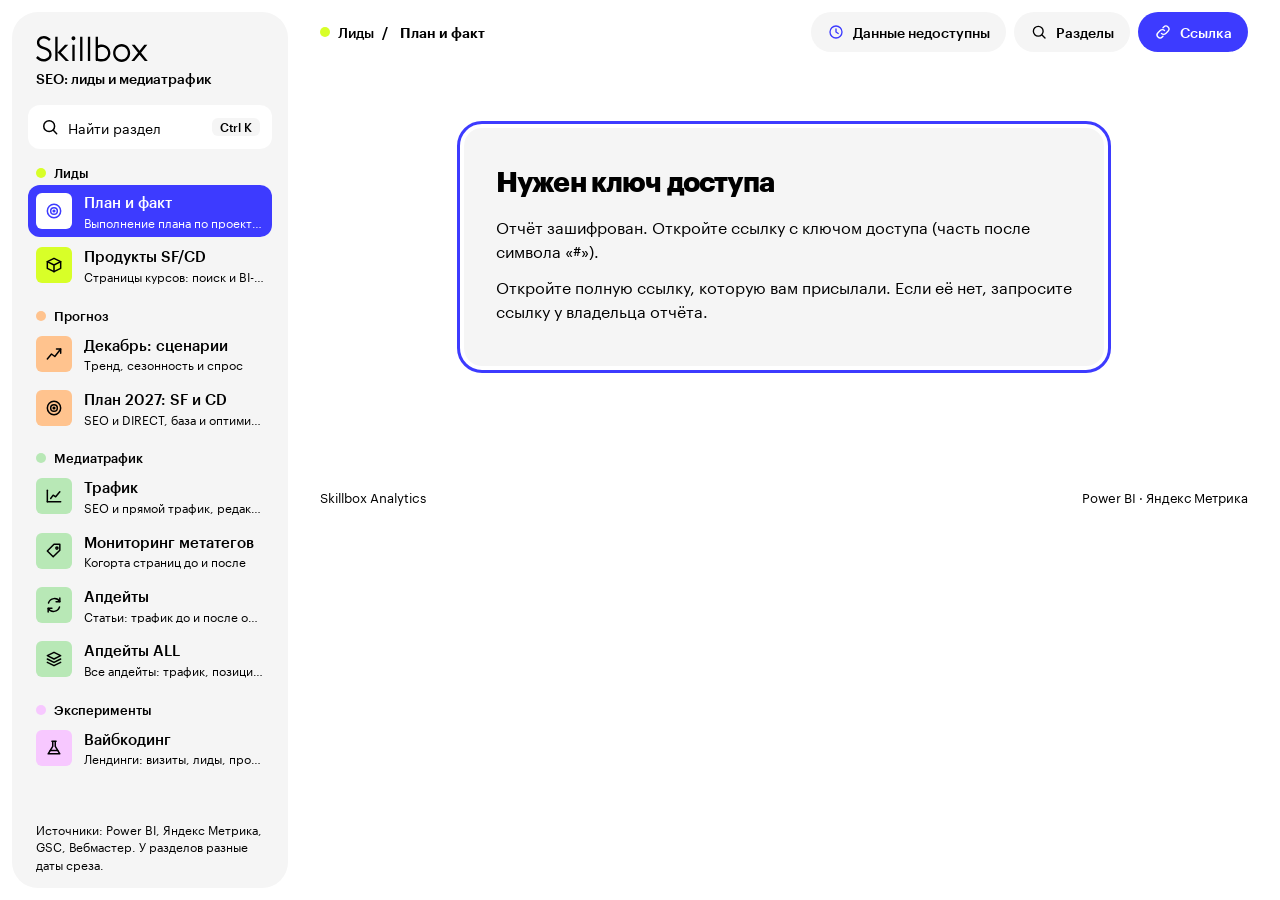
==== commit 6b155b26: "Restore previous look: colored sidebar, Plan/Fact, Products SF/CD, December scenarios (fixes kept); " ====
--- a/index.html
+++ b/index.html
@@ -7,13 +7,13 @@
   <meta name="robots" content="noindex, nofollow, noarchive">
   <title>SEO: лиды и медиатрафик</title>
   <link rel="icon" href="assets/favicon.svg" type="image/svg+xml">
-  <link rel="stylesheet" href="styles.css?v=20261119-f1">
-  <link rel="stylesheet" href="updates-all.css?v=20261119-f1">
+  <link rel="stylesheet" href="styles.css?v=20261122-r1">
+  <link rel="stylesheet" href="updates-all.css?v=20261122-r1">
   <link rel="stylesheet" href="products-sf-cd.css?v=20261103-1">
-  <link rel="stylesheet" href="ux-shell.css?v=20261119-f1">
-  <link rel="stylesheet" href="media-plan.css?v=20261119-f1">
-  <link rel="stylesheet" href="narrative.css?v=20261119-f1">
-  <link rel="stylesheet" href="round3.css?v=20261119-f1">
+  <link rel="stylesheet" href="ux-shell.css?v=20261122-r1">
+  <link rel="stylesheet" href="media-plan.css?v=20261122-r1">
+  <link rel="stylesheet" href="narrative.css?v=20261122-r1">
+  <link rel="stylesheet" href="round3.css?v=20261122-r1">
   <style>.nested-tab-link{align-self:center;color:var(--text);font-weight:500;text-decoration:none;padding:var(--space-3) var(--space-2)}.nested-tab-link:hover{text-decoration:underline;text-underline-offset:5px}</style>
 </head>
 <body>
@@ -78,9 +78,7 @@
       </div>
 
       <div id="lead-attention" class="attention" aria-live="polite" hidden></div>
-      <div class="slice-context"><span>Выбранный срез</span><p id="lead-context" aria-live="polite"></p></div>
       <p id="lead-period-status" class="period-status" role="status" hidden></p>
-      <div id="lead-observation" class="observation lead-observation" aria-live="polite"><p>Загружаем выбранный срез. Дождитесь данных перед сравнением.</p></div>
       <div id="lead-kpis" class="kpi-grid" aria-live="polite"></div>
 
       <article class="chart-card">
@@ -113,7 +111,6 @@
           <div id="lead-month-kpis" class="mini-kpis"></div>
           <p id="lead-audit-note" class="rec-growth-note"></p>
         </div>
-        <p id="lead-reading" class="reading-guide"></p>
         <div id="lead-chart" class="chart" role="group" aria-label="График плана и факта лидов"></div>
         <div id="lead-pages-block" hidden>
           <div class="card-sub-heading">
@@ -153,10 +150,8 @@
             <span class="exec-badge exec-good">от 100%</span>
             <span class="exec-badge exec-mid">90–99,9%</span>
             <span class="exec-badge exec-low">ниже 90%</span>
-            <span class="exec-key"><span class="exec-meter"><i style="width:66.7%"></i><b></b></span>Шкала 0–150 %, риска — 100 %</span>
-          </div>
-        </div>
-        <p class="reading-guide">YoY — индекс к тому же периоду прошлого года: 100 % означает тот же объём, 120 % — на 20 % больше.</p>
+          </div>
+        </div>
         <div class="table-wrap" tabindex="0" aria-label="Месячная сводка проектов, прокрутка по горизонтали">
           <table class="tbl-cards">
             <thead><tr><th scope="col">Проект</th><th scope="col">План</th><th scope="col">Факт</th><th scope="col">Отклонение</th><th scope="col">Выполнение</th><th scope="col">Прогноз на месяц</th><th scope="col">YoY</th></tr></thead>
@@ -201,7 +196,6 @@
             <span class="exec-badge exec-good">от 100%</span>
             <span class="exec-badge exec-mid">90–99,9%</span>
             <span class="exec-badge exec-low">ниже 90%</span>
-            <span class="exec-key"><span class="exec-meter"><i style="width:66.7%"></i><b></b></span>Шкала 0–150 %, риска — 100 %</span>
           </div>
         </div>
         <div class="table-wrap direction-summary-wrap" tabindex="0" role="region" aria-label="Таблица, прокрутка">
@@ -225,9 +219,7 @@
         <strong>Ранний срез: высокая неопределённость прогноза</strong>
         <p id="forecast-warning-text" style="margin:8px 0 0"></p>
       </aside>
-      <div id="forecast-observation" class="observation section-observation" aria-live="polite"></div>
       <div id="forecast-kpis" class="mini-kpis" aria-live="polite"></div>
-      <div id="r3-forecast"></div>
 
       <article class="table-card">
         <div class="card-heading">
@@ -750,16 +742,16 @@
     <span>Skillbox Analytics</span>
     <span>Power BI · Яндекс Метрика</span>
   </footer>
-  <script src="ux-shell.js?v=20261119-f1" defer></script>
-  <script src="recovery.js?v=20261119-f1" defer></script>
-  <script src="experiment.js?v=20261119-f1" defer></script>
+  <script src="ux-shell.js?v=20261122-r1" defer></script>
+  <script src="recovery.js?v=20261122-r1" defer></script>
+  <script src="experiment.js?v=20261122-r1" defer></script>
   <script src="xlsx-export.js?v=20261002-1" defer></script>
-  <script src="updates.js?v=20261119-f1" defer></script>
-  <script src="updates-all.js?v=20261119-f1" defer></script>
+  <script src="updates.js?v=20261122-r1" defer></script>
+  <script src="updates-all.js?v=20261122-r1" defer></script>
   <script src="products_model.js?v=20261102-2" defer></script>
-  <script src="products-sf-cd.js?v=20261119-f1" defer></script>
-  <script src="media-plan.js?v=20261119-f1" defer></script>
-  <script src="app.js?v=20261119-f1" defer></script>
-  <script src="round3.js?v=20261119-f1" defer></script>
+  <script src="products-sf-cd.js?v=20261122-r1" defer></script>
+  <script src="media-plan.js?v=20261122-r1" defer></script>
+  <script src="app.js?v=20261122-r1" defer></script>
+  <script src="round3.js?v=20261122-r1" defer></script>
 </body>
 </html>
--- a/ux-shell.css
+++ b/ux-shell.css
@@ -4,7 +4,7 @@
   --field-border:#D9D9D9;--placeholder:#8D8D8D;
   --lime:#D8FF28;--mint:#B8E8B6;--peach:#FFC38E;--pink:#F7C8FF;--lavender:#968BAB;
   --good:#B8E8B6;--mid:#FFE28A;--low:#F7C6C6;
-  --sidebar-w:248px;--topbar-h:64px;
+  --sidebar-w:288px;--topbar-h:64px;
   --ease:cubic-bezier(.22,1,.36,1);--fast:160ms;--normal:220ms;
 }
 body{-webkit-font-smoothing:antialiased;text-rendering:optimizeLegibility}
@@ -19,7 +19,7 @@
 html.ux-shell .page-shell{padding:var(--space-6) var(--space-8) var(--space-12);max-width:1360px}
 html.ux-shell footer{max-width:1360px;font-weight:400}
 
-.ux-sidebar{position:fixed;z-index:60;top:var(--space-3);left:var(--space-3);bottom:var(--space-3);width:calc(var(--sidebar-w) - var(--space-3));display:flex;flex-direction:column;gap:var(--space-4);padding:var(--space-6) var(--space-4) var(--space-4);background:var(--bg);border-radius:var(--radius-lg);overflow-y:auto;overscroll-behavior:contain;scrollbar-width:thin}
+.ux-sidebar{position:fixed;z-index:60;top:var(--space-3);left:var(--space-3);bottom:var(--space-3);width:calc(var(--sidebar-w) - var(--space-3));display:flex;flex-direction:column;gap:var(--space-4);padding:var(--space-6) var(--space-4) var(--space-4);background:var(--surface);border-radius:var(--radius-lg);overflow-y:auto;overscroll-behavior:contain;scrollbar-width:thin}
 .ux-brand{display:flex;align-items:center;justify-content:space-between;padding:0 var(--space-2)}
 .ux-brand img{display:block;width:112px;height:auto}
 .ux-report{margin:calc(-1 * var(--space-2)) 0 0;padding:0 var(--space-2);font-size:14px;line-height:1.35;font-weight:500}
@@ -105,7 +105,7 @@
 
 .section-heading{margin-bottom:var(--space-6)}
 .section-heading h2{font-size:44px;line-height:1.05;font-weight:700;letter-spacing:-.03em;margin-top:var(--space-3)}
-html.ux-shell .section-heading .eyebrow{display:inline-flex;align-items:center;min-height:28px;padding:var(--space-1) var(--space-3);border-radius:var(--radius-sm);background:var(--tone,var(--surface));font-size:13px}
+html.ux-shell .section-heading .eyebrow{display:inline-flex;align-items:center;min-height:28px;padding:0 var(--space-3);border-radius:var(--radius-pill);background:var(--tone,var(--surface));font-size:13px}
 html[data-ux-tone="lime"]{--tone:var(--lime)}html[data-ux-tone="mint"]{--tone:var(--mint)}html[data-ux-tone="peach"]{--tone:var(--peach)}html[data-ux-tone="pink"]{--tone:var(--pink)}
 @media (max-width:640px){.section-heading h2{font-size:30px}}
 
@@ -148,8 +148,6 @@
 .kpi-card .exec-meter{height:10px;background:rgba(255,255,255,.75)}
 .kpi-card .exec-meter i{background:var(--text)}
 .kpi-card .exec-meter b{top:-4px;bottom:-4px}
-.exec-scale{position:relative;display:block;height:16px;margin-top:6px;font-size:12px;line-height:16px}.exec-scale span{position:absolute;top:0}.exec-scale span:nth-child(2){left:66.667%;transform:translateX(-50%)}.exec-scale span:last-child{right:0}.exec-scale i{font-style:normal}@media (max-width:519px){.exec-scale i{display:none}}
-.exec-key{display:inline-flex;align-items:center;gap:6px;font-size:12px}.exec-key .exec-meter{width:48px;background:var(--surface)}
 
 .chart-card{padding:var(--space-8)}
 .chart-card,.table-card{border-radius:var(--radius-lg)}
--- a/narrative.css
+++ b/narrative.css
@@ -1,15 +1,8 @@
 :root{--chart-grid:#B8B8B8;--window-before:#F5F5F5;--window-after:#E9E9FF;--space-1:4px;--space-5:20px;--space-10:40px;--radius-xs:6px;--radius-pill:999px}
 h1,h2,h3{letter-spacing:-.03em}
-.ux-sidebar{gap:var(--space-3)}
-.ux-report{font-size:13px}
-.ux-link{min-height:48px;gap:var(--space-2)}
-.ux-link-ico{background:var(--surface);width:28px;height:28px;flex-basis:28px}
-.ux-link-ico .ux-ico{width:18px;height:18px}
-.ux-link-label{font-size:14px}
-.ux-tone{background:var(--text)}
-html.ux-shell .section-heading .eyebrow{background:var(--surface)}
-.section-heading h2{font-size:40px}
-.section-heading{margin-bottom:var(--space-5)}
+/* Лиды, Продукты и Прогноз — в прежнем виде (вернули 22.11.2026); новый размер заголовков — у остальных разделов */
+.dashboard-section:not(#leads):not(#products-sf-cd):not(#forecast) .section-heading h2{font-size:40px}
+.dashboard-section:not(#leads):not(#products-sf-cd):not(#forecast) .section-heading{margin-bottom:var(--space-5)}
 .slice-context{display:flex;align-items:baseline;gap:var(--space-2);margin:var(--space-4) 0 var(--space-2);font-size:13px;line-height:1.5}
 .slice-context>span{flex-shrink:0;font-weight:500}
 .slice-context p{margin:0}
@@ -20,21 +13,15 @@
 .nw{white-space:nowrap}.observation-caveat{display:inline-block;vertical-align:middle;padding:2px 10px;border-radius:var(--radius-pill);background:var(--mid);font-size:14px;font-weight:500;letter-spacing:0}
 .observation p{margin:0;font-size:14px;line-height:1.5}
 .observation p+p{margin-top:var(--space-2)}
-.lead-observation{background:var(--bg);padding:0;margin-bottom:var(--space-3)}
-.lead-observation h3{font-size:18px;margin:0}
 .section-observation h3{font-size:21px}
 .section-observation .observation-check,.observation-check{border:0;background:transparent;padding:0;cursor:pointer;text-decoration:underline;font-family:Graphik,sans-serif;display:inline-flex;align-items:center;min-height:32px;min-width:24px;color:var(--text);font-size:13px;text-underline-offset:4px}
 .period-status{background:var(--surface);padding:var(--space-3);border-left:3px solid var(--primary);border-radius:var(--radius-xs);font-size:13px;line-height:1.5}
-#lead-kpis .kpi-card{min-height:116px;padding:var(--space-4);gap:var(--space-2)}
-#lead-kpis .kpi-value{font-size:30px}
-#lead-kpis .kpi-caption{font-size:12px}
-#lead-kpis .kpi-spark{height:20px}
-#lead-kpis .kpi-tier-good,#lead-kpis .kpi-tier-mid,#lead-kpis .kpi-tier-low{background:var(--surface)}
-#leads>.chart-card:not(.direction-card){padding:var(--space-6)}
 .chart-filter-bar{position:static}
-#leads .chart-filter-bar{padding:0;background:transparent;gap:var(--space-3);margin-bottom:var(--space-6)}
-#leads .filter-copy{display:none}
-#leads .chart-controls .project-control{grid-column:auto}
+/* Лиды: подсказки и значения графика доступны скринридеру и клавиатуре, но визуально прежний вид */
+#leads .chart-readout,#leads .chart-instruction{position:absolute;width:1px;height:1px;margin:-1px;padding:0;overflow:hidden;clip-path:inset(50%);white-space:nowrap;border:0;min-height:0}
+#leads details.chart-data{display:none}
+#leads .chart .last-value rect{fill:#3D3BFF;stroke:none}
+#leads .chart .last-value text{fill:#FFFFFF}
 .reading-guide{font-size:13px;line-height:1.5;margin:0 0 var(--space-4);max-width:80em}
 .chart .grid-line{stroke:var(--chart-grid);stroke-width:1}
 .chart .axis-label{font-size:12px;fill:var(--text)}
@@ -74,9 +61,6 @@
 .exp-brand-tab{background:transparent;border-bottom:3px solid transparent;border-radius:var(--radius-xs);padding:var(--space-2) var(--space-3)}
 .exp-brand-tab.active{color:var(--text);background:transparent;border-bottom-color:var(--primary)}
 .exp-brand-tab.active span{color:var(--text)}
-.attention-chip{display:flex;flex-direction:column;align-items:stretch;gap:var(--space-1)}
-.attention-chip-main{display:flex;align-items:center;justify-content:space-between;gap:var(--space-3)}
-.attention-chip-sub{font-size:13px;font-weight:400;text-align:left}
 .lock-screen{max-width:640px;margin:var(--space-10) auto;padding:var(--space-8);background:var(--surface);line-height:1.5}
 .lock-screen:focus{outline:3px solid var(--primary);outline-offset:var(--space-1)}
 .lock-screen h2{margin:0 0 var(--space-3);font-size:28px}
@@ -93,15 +77,10 @@
 button:disabled,[aria-disabled="true"]{cursor:not-allowed}
 [aria-busy="true"]{cursor:progress}
 @media(max-width:640px){
-.section-heading h2{font-size:30px}.section-heading{gap:var(--space-3)}
+.dashboard-section:not(#leads):not(#products-sf-cd):not(#forecast) .section-heading h2{font-size:30px}.section-heading{gap:var(--space-3)}
 .section-heading .rec-csv-button{font-size:12px;max-width:100%;white-space:normal}
 .slice-context{display:block;margin-top:var(--space-3)}.slice-context>span{display:none}
-.observation h3{font-size:21px}.observation p{font-size:13px}.lead-observation h3{font-size:17px}
-#lead-kpis .kpi-card{min-height:96px}#lead-kpis .kpi-value{font-size:28px}
-#lead-kpis>.kpi-card.primary{grid-column:auto}#lead-kpis>.kpi-card.primary:first-child~.kpi-card:last-child:nth-child(even){grid-column:auto}
-#lead-kpis .kpi-spark{display:none}
-#leads>.chart-card:not(.direction-card){padding:var(--space-4)}
-#leads .chart-controls .project-control{grid-column:1/-1}
+.observation h3{font-size:21px}.observation p{font-size:13px}
 .chart-readout{font-size:12px;min-height:60px;padding:var(--space-3)}
 .exp-window-grid{gap:var(--space-2)}
 .exp-window-card h4{font-size:14px}.exp-window-card p{font-size:12px}
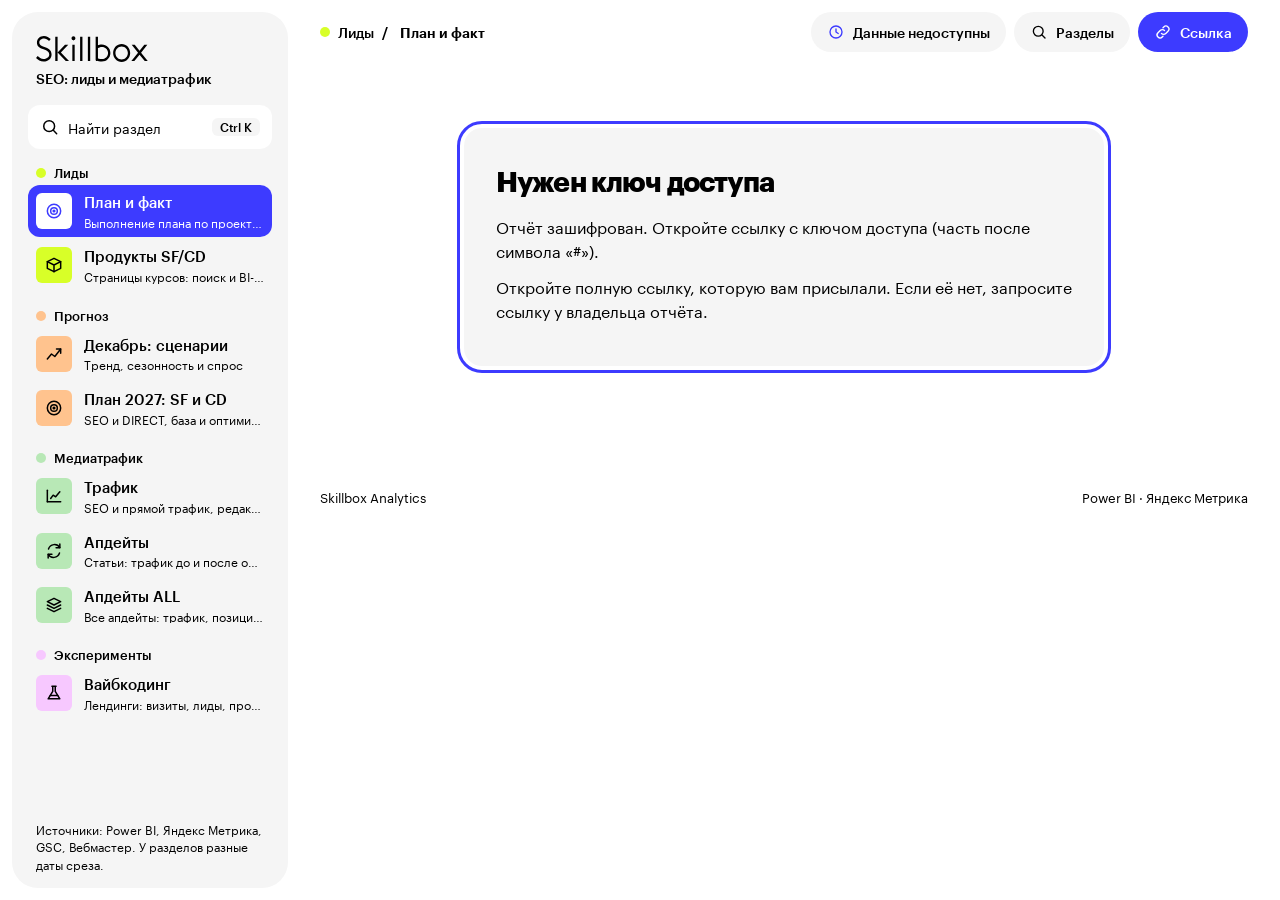
==== commit 1f75a430: "Daily analytics update through 2026-11-24; experiment page added" ====
--- a/index.html
+++ b/index.html
@@ -53,11 +53,7 @@
     <div id="media-navigation" hidden>
       <nav class="nested-tabs" aria-label="Медиатрафик">
         <button class="nested-tab" data-target="media" type="button">Трафик</button>
-        <button class="nested-tab" data-target="recovery" data-media-results type="button">Результаты</button>
         <button class="nested-tab" data-target="updates-all" type="button">Апдейты ALL</button>
-      </nav>
-      <nav id="media-results-navigation" class="nested-tabs results-tabs" aria-label="Результаты медиатрафика" hidden>
-        <button class="nested-tab" data-target="recovery" type="button">Мониторинг метатегов</button>
       </nav>
     </div>
 
@@ -380,134 +376,6 @@
       </div>
     </section>
 
-    <section id="recovery" class="dashboard-section" aria-labelledby="recovery-heading">
-      <div class="section-heading">
-        <div>
-          <p class="eyebrow">Яндекс Метрика 45205785 · Когорта «Не восстановилась»</p>
-          <h2 id="recovery-heading">Мониторинг метатегов</h2>
-        </div>
-      </div>
-
-      <div id="rec-kpis" class="kpi-grid" aria-live="polite"></div>
-
-      <article class="chart-card">
-        <div class="chart-filter-bar" aria-label="Фильтры мониторинга метатегов">
-          <div class="filter-copy">
-            <span class="filter-index">1</span>
-            <div><strong>Настройте график</strong><p>Страница когорты, поисковая система, детализация и период.</p></div>
-          </div>
-          <div class="controls-row chart-controls">
-            <label class="select-control project-control rec-page-control">
-              <span>Страница</span>
-              <input id="rec-page-search" type="search" placeholder="Поиск по адресу страницы" autocomplete="off">
-              <select id="rec-page" aria-label="Страница для графика"></select>
-            </label>
-            <label class="select-control project-control"><span>Источник</span><select id="rec-engine"></select></label>
-            <label class="select-control grain-control"><span>Детализация</span><select id="rec-granularity"><option value="day">По дням</option><option value="week">По неделям</option><option value="month">По месяцам</option></select></label>
-            <label class="date-control"><span>Дата с</span><input id="rec-date-from" type="date"></label>
-            <label class="date-control"><span>Дата по</span><input id="rec-date-to" type="date"></label>
-          </div>
-        </div>
-        <div class="card-heading chart-heading-safe">
-          <div>
-            <h3 id="rec-chart-title">SEO-визиты когорты</h3>
-            <p id="rec-chart-note"></p>
-            <p id="rec-url-line" class="rec-url-line"></p>
-          </div>
-          <div class="legend rec-legend" id="rec-legend" aria-label="Легенда"></div>
-        </div>
-        <label id="rec-compare-control" class="rec-compare" hidden><input type="checkbox" id="rec-compare"><span>Сравнить: весь SEO, Google и Яндекс</span></label>
-        <div id="rec-chart" class="chart" role="group" aria-label="График визитов из поисковых систем по выбранному срезу"></div>
-      </article>
-
-      <article id="rec-growth-section" class="chart-card rec-growth-section" aria-labelledby="rec-growth-title">
-        <div class="card-heading">
-          <div><h3 id="rec-growth-title">Выросли и не выросли</h3><p id="rec-growth-rule" aria-live="polite"></p></div>
-        </div>
-        <div class="chart-filter-bar" aria-label="Фильтры графиков групп страниц">
-          <div class="filter-copy"><span class="filter-index">2</span><div><strong>Настройте графики групп</strong><p>Источник, детализация и период общие с графиком выше. Группы всегда считаются по всему списку страниц.</p></div></div>
-          <div class="controls-row chart-controls">
-            <label class="select-control project-control"><span>Источник</span><select id="rec-groups-engine"></select></label>
-            <label class="select-control grain-control"><span>Детализация</span><select id="rec-groups-granularity"><option value="day">По дням</option><option value="week">По неделям</option><option value="month">По месяцам</option></select></label>
-            <label class="date-control"><span>Дата с</span><input id="rec-groups-date-from" type="date"></label>
-            <label class="date-control"><span>Дата по</span><input id="rec-groups-date-to" type="date"></label>
-          </div>
-        </div>
-        <div class="rec-growth-grid">
-          <section class="rec-growth-card" aria-labelledby="rec-grown-title">
-            <h4 id="rec-grown-title">Выросли</h4>
-            <p id="rec-grown-count" class="rec-growth-count" aria-live="polite">—</p>
-            <p id="rec-grown-stats" class="rec-growth-stats"></p>
-            <div id="rec-grown-chart" class="chart" role="group" aria-label="Суммарные визиты страниц с ростом"></div>
-            <button type="button" class="link-button" data-growth-group="grown">Показать страницы группы</button>
-          </section>
-          <section class="rec-growth-card" aria-labelledby="rec-notgrown-title">
-            <h4 id="rec-notgrown-title">Не выросли</h4>
-            <p id="rec-notgrown-count" class="rec-growth-count" aria-live="polite">—</p>
-            <p id="rec-notgrown-stats" class="rec-growth-stats"></p>
-            <div id="rec-notgrown-chart" class="chart" role="group" aria-label="Суммарные визиты страниц без роста"></div>
-            <button type="button" class="link-button" data-growth-group="notgrown">Показать страницы группы</button>
-          </section>
-        </div>
-        <p id="rec-growth-note" class="rec-growth-note"></p>
-      </article>
-
-      <article class="table-card">
-        <div class="card-heading">
-          <div>
-            <h3>Поисковые системы</h3>
-            <p id="rec-engine-note"></p>
-          </div>
-        </div>
-        <div class="table-wrap compact" tabindex="0" role="region" aria-label="Таблица, прокрутка">
-          <table>
-            <thead><tr><th>Поисковая система</th><th>Визиты</th><th>Доля SEO</th></tr></thead>
-            <tbody id="rec-engine-body"></tbody>
-          </table>
-        </div>
-      </article>
-
-      <article class="table-card">
-        <div class="card-heading">
-          <div>
-            <h3>Страницы когорты</h3>
-            <p id="rec-pages-note"></p>
-          </div>
-        </div>
-        <div class="rec-pages-tools">
-          <label class="select-control"><span>Группа страниц</span><select id="rec-table-group"><option value="all">Все страницы</option><option value="grown">Выросли</option><option value="notgrown">Не выросли</option><option value="unclassified">Недостаточно данных</option></select></label>
-          <input id="rec-pages-search" type="search" aria-label="Поиск в таблице страниц" placeholder="Поиск страницы по адресу" autocomplete="off">
-          <button id="rec-csv" class="rec-csv-button" type="button" title="Дневные визиты выбранной страницы и поисковой системы за выбранный период. Только данные Метрики из recovery.json — исходный Excel не публикуется.">Скачать CSV данных графика</button>
-        </div>
-        <div class="table-wrap compact" tabindex="0" role="region" aria-label="Таблица, прокрутка">
-          <table id="rec-pages-table">
-            <thead id="rec-pages-head"><tr>
-              <th><button class="th-sort" data-sort="path" type="button">Страница</button></th>
-              <th><button class="th-sort" data-sort="period" type="button">За период</button></th>
-              <th><button class="th-sort" data-sort="pre" type="button">До, в день</button></th>
-              <th><button class="th-sort" data-sort="post" type="button">После, в день</button></th>
-              <th><button class="th-sort" data-sort="delta" type="button">После к до</button></th>
-            </tr></thead>
-            <tbody id="rec-pages-body"></tbody>
-          </table>
-        </div>
-        <div class="rec-pager">
-          <span id="rec-page-info"></span>
-          <button id="rec-page-prev" type="button">Назад</button>
-          <button id="rec-page-next" type="button">Вперёд</button>
-        </div>
-      </article>
-
-      <article class="table-card rec-method">
-        <div class="card-heading">
-          <div>
-            <h3>Методология и ограничения</h3>
-            <p>Что именно измеряется и чего этот отчёт не утверждает.</p>
-          </div>
-        </div>
-        <ul id="rec-method-list"></ul>
-      </article>
-    </section>
 
     <section id="updates" class="dashboard-section" aria-labelledby="updates-heading">
       <div class="section-heading">
@@ -743,7 +611,6 @@
     <span>Power BI · Яндекс Метрика</span>
   </footer>
   <script src="ux-shell.js?v=20261122-r1" defer></script>
-  <script src="recovery.js?v=20261122-r1" defer></script>
   <script src="experiment.js?v=20261122-r1" defer></script>
   <script src="xlsx-export.js?v=20261002-1" defer></script>
   <script src="updates.js?v=20261122-r1" defer></script>
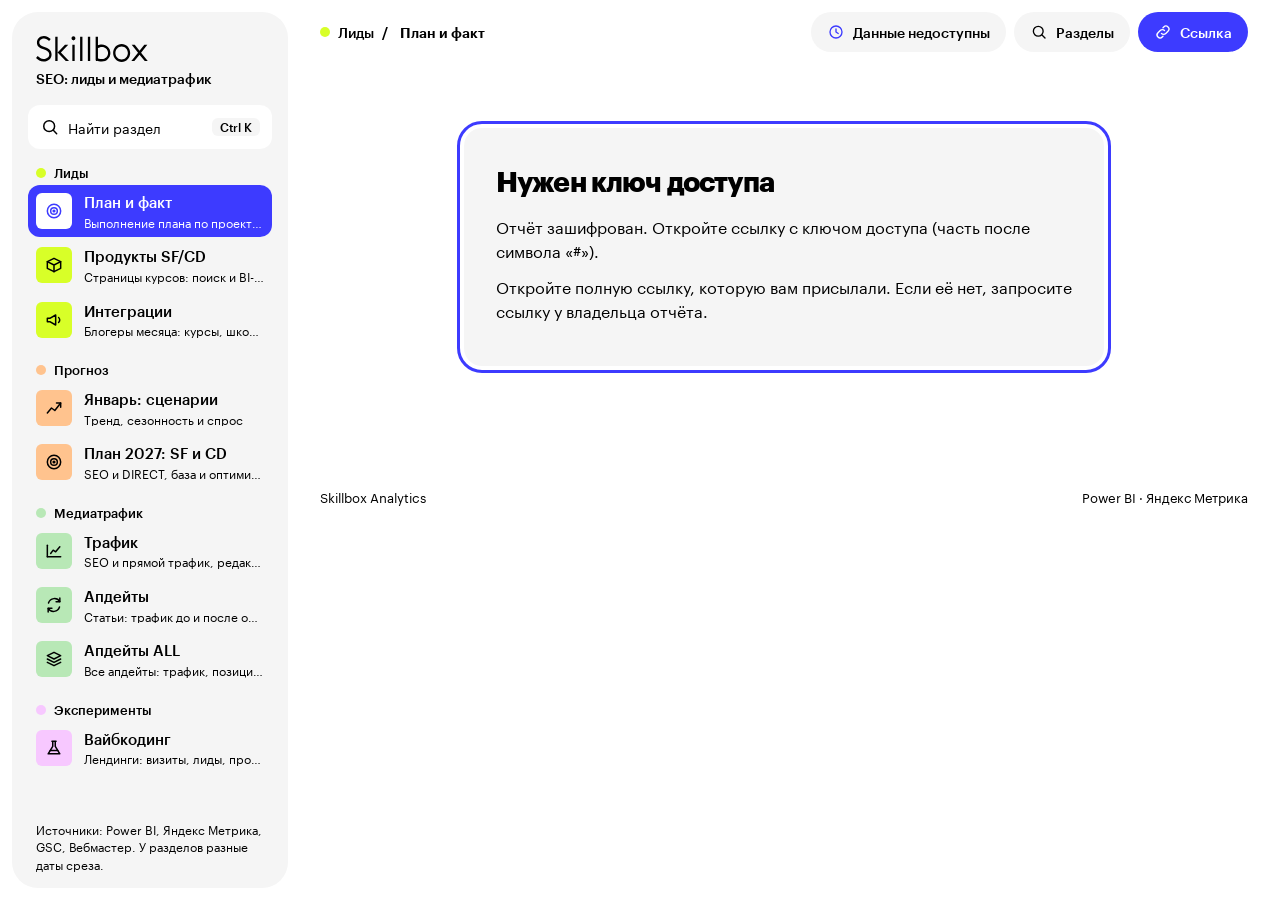
==== commit 713a8712: "Daily analytics update through 2026-11-25: integrations tab, feeds, next-month forecast (updates-all" ====
--- a/index.html
+++ b/index.html
@@ -7,9 +7,10 @@
   <meta name="robots" content="noindex, nofollow, noarchive">
   <title>SEO: лиды и медиатрафик</title>
   <link rel="icon" href="assets/favicon.svg" type="image/svg+xml">
-  <link rel="stylesheet" href="styles.css?v=20261122-r1">
+  <link rel="stylesheet" href="styles.css?v=20261126-2">
   <link rel="stylesheet" href="updates-all.css?v=20261122-r1">
   <link rel="stylesheet" href="products-sf-cd.css?v=20261103-1">
+  <link rel="stylesheet" href="integrations.css?v=20261126-3">
   <link rel="stylesheet" href="ux-shell.css?v=20261122-r1">
   <link rel="stylesheet" href="media-plan.css?v=20261122-r1">
   <link rel="stylesheet" href="narrative.css?v=20261122-r1">
@@ -43,10 +44,20 @@
       <button class="tab-button" data-target="media" type="button">Медиатрафик</button>
       <button class="tab-button" data-target="experiment" type="button">Эксперимент: вайбкодинг</button>
     </nav>
+    <script>
+      // До загрузки forecast.json: прогноз строится на месяц после месяца последнего полного дня (вчера).
+      (function () {
+        var names = ['январь','февраль','март','апрель','май','июнь','июль','август','сентябрь','октябрь','ноябрь','декабрь'];
+        var day = new Date(Date.now() - 864e5);
+        var button = document.querySelector('.section-tabs [data-target="forecast"]');
+        if (button) button.textContent = 'Прогноз: ' + names[(day.getMonth() + 1) % 12];
+      })();
+    </script>
 
     <nav id="leads-navigation" class="nested-tabs" aria-label="Лиды" hidden>
       <button class="nested-tab" data-target="leads" type="button">План и факт</button>
       <button class="nested-tab" data-target="products-sf-cd" type="button">Продукты SF/CD</button>
+      <button class="nested-tab" data-target="integrations" type="button">Интеграции</button>
       <a class="nested-tab-link" href="plan-2027.html" data-keep-hash>План 2027: SF и CD →</a>
     </nav>
 
@@ -62,6 +73,11 @@
     <section id="products-sf-cd" class="dashboard-section" hidden aria-labelledby="products-sf-cd-heading">
       <div class="section-heading"><div><p class="eyebrow">SEO-продукты</p><h2 id="products-sf-cd-heading">Продукты SF/CD</h2></div></div>
       <div class="empty" role="status">Данные отчёта ещё не подготовлены.</div>
+    </section>
+
+    <section id="integrations" class="dashboard-section" hidden aria-labelledby="integrations-heading">
+      <div class="section-heading"><div><p class="eyebrow">Блогерские интеграции</p><h2 id="integrations-heading">Интеграции</h2></div></div>
+      <div class="empty" role="status">Данные раздела ещё не загружены.</div>
     </section>
 
     <section id="leads" class="dashboard-section active" aria-labelledby="leads-heading">
@@ -216,6 +232,12 @@
         <p id="forecast-warning-text" style="margin:8px 0 0"></p>
       </aside>
       <div id="forecast-kpis" class="mini-kpis" aria-live="polite"></div>
+      <aside id="forecast-integrations" class="fc-integrations" role="note" hidden>
+        <strong id="forecast-integrations-title">Очистка от интеграций</strong>
+        <p id="forecast-integrations-text"></p>
+        <div id="forecast-integrations-effect"></div>
+        <ul id="forecast-integrations-list"></ul>
+      </aside>
 
       <article class="table-card">
         <div class="card-heading">
@@ -610,15 +632,16 @@
     <span>Skillbox Analytics</span>
     <span>Power BI · Яндекс Метрика</span>
   </footer>
-  <script src="ux-shell.js?v=20261122-r1" defer></script>
+  <script src="ux-shell.js?v=20261126-1" defer></script>
   <script src="experiment.js?v=20261122-r1" defer></script>
   <script src="xlsx-export.js?v=20261002-1" defer></script>
   <script src="updates.js?v=20261122-r1" defer></script>
   <script src="updates-all.js?v=20261122-r1" defer></script>
   <script src="products_model.js?v=20261102-2" defer></script>
   <script src="products-sf-cd.js?v=20261122-r1" defer></script>
+  <script src="integrations.js?v=20261126-3" defer></script>
   <script src="media-plan.js?v=20261122-r1" defer></script>
-  <script src="app.js?v=20261122-r1" defer></script>
+  <script src="app.js?v=20261126-2" defer></script>
   <script src="round3.js?v=20261122-r1" defer></script>
 </body>
 </html>
--- a/styles.css
+++ b/styles.css
@@ -167,3 +167,9 @@
 .legend-line.exp-after{background:#2FA84F}
 @media (max-width:1200px){.exp-funnel{grid-template-columns:repeat(2,minmax(0,1fr))}.exp-conn{flex-direction:row;flex-wrap:wrap;align-items:center}}
 @media (max-width:640px){.exp-funnel{grid-template-columns:1fr}}
+
+/* Прогноз: очистка от интеграций (25.11.2026) */
+.fc-integrations{padding:16px 20px;margin:0 0 24px;border-left:4px solid var(--primary);background:var(--surface);line-height:1.5;border-radius:0 var(--radius-sm) var(--radius-sm) 0}
+.fc-integrations p{margin:8px 0}#forecast-integrations-effect ul{margin:0 0 4px;padding-left:18px;font-size:14px}.fc-integrations ul{margin:0;padding-left:18px;font-size:14px}.fc-integrations li span{color:#5C5C5C}
+.fc-cleaned{display:inline-block;margin-left:6px;padding:1px 8px;border-radius:999px;background:#E3E3FF;color:#3D3BFF;font-size:12px;font-weight:500;cursor:help}
+.fc-cleaned-note{display:block;font-size:12px;font-weight:400;color:#5C5C5C;margin-top:2px}
--- a/integrations.css
+++ b/integrations.css
@@ -0,0 +1,40 @@
+/* Вкладка «Интеграции» — на базе классов дашборда (chart-card, mini-kpis, table-wrap). Без теней. */
+#integrations .in-intro { max-width: 820px; margin: 8px 0 0; font-size: 16px; line-height: 1.5; }
+#integrations .in-filters { margin-bottom: 24px; }
+#integrations .in-kpis { margin: 0 0 24px; }
+#integrations .in-table td { vertical-align: top; line-height: 1.4; }
+#integrations .in-table td:first-child { white-space: nowrap; }
+#integrations .in-table th { vertical-align: bottom; }
+#integrations .in-table td:last-child { min-width: 150px; }
+#integrations .in-chains td:first-child { white-space: normal; min-width: 200px; }
+#integrations .in-sub { display: block; margin-top: 2px; font-size: 12px; color: #5C5C5C; font-weight: 400; }
+#integrations .in-muted { color: #5C5C5C; font-size: 13px; }
+#integrations .in-pct { font-size: 12px; color: #5C5C5C; }
+#integrations .in-up { color: #0A7A3B; }
+#integrations .in-flat { color: #000000; }
+#integrations .in-link { all: unset; cursor: pointer; display: block; border-radius: 8px; }
+#integrations .in-link:focus-visible, #integrations tr[data-chain]:focus-visible { outline: 3px solid #3D3BFF; outline-offset: 2px; }
+#integrations tr[data-chain] { cursor: pointer; }
+#integrations tr[data-chain]:hover td { background: #ECECEC; }
+#integrations tr.in-active td { background: #E3E3FF; }
+#integrations .in-chart { width: 100%; min-height: 280px; }
+#integrations .in-grid { stroke: #E2E2E2; stroke-width: 1; }
+#integrations .in-axis { font-size: 12px; fill: #5C5C5C; }
+#integrations .in-axis-strong { fill: #000000; font-weight: 600; }
+#integrations .in-bar { fill: #3D3BFF; }
+#integrations .in-release { fill: #F2E9FF; }
+#integrations .in-base { stroke: #000000; stroke-width: 1.5; stroke-dasharray: 6 5; }
+#integrations .in-legend-bar { display: inline-block; width: 12px; height: 12px; border-radius: 3px; background: #3D3BFF; margin-right: 6px; vertical-align: -1px; }
+#integrations .in-legend-release { display: inline-block; width: 12px; height: 12px; border-radius: 3px; background: #F2E9FF; border: 1px solid #C9B6FF; margin-right: 6px; vertical-align: -1px; }
+#integrations .in-method ol { margin: 0; padding-left: 20px; line-height: 1.55; font-size: 14px; }
+#integrations .in-method li + li { margin-top: 6px; }
+@media (max-width: 640px) {
+  #integrations .in-table, #integrations .in-table tbody, #integrations .in-table tr, #integrations .in-table td { display: block; width: 100%; }
+  #integrations .in-table thead { display: none; }
+  #integrations .in-table tr { background: #F5F5F5; border-radius: 12px; margin: 0 0 10px; padding: 8px 0; }
+  #integrations .in-table td, #integrations .in-table td:first-child, #integrations .in-table td:last-child { border-radius: 0; padding: 6px 14px; background: transparent; white-space: normal; min-width: 0; }
+  #integrations .in-table td[data-label]::before { content: attr(data-label); display: block; font-size: 11px; color: #5C5C5C; font-weight: 500; margin-bottom: 2px; }
+  #integrations .in-table td:first-child { font-weight: 600; }
+  #integrations tr.in-active { outline: 2px solid #3D3BFF; }
+}
+#integrations .in-pct { white-space: nowrap; }
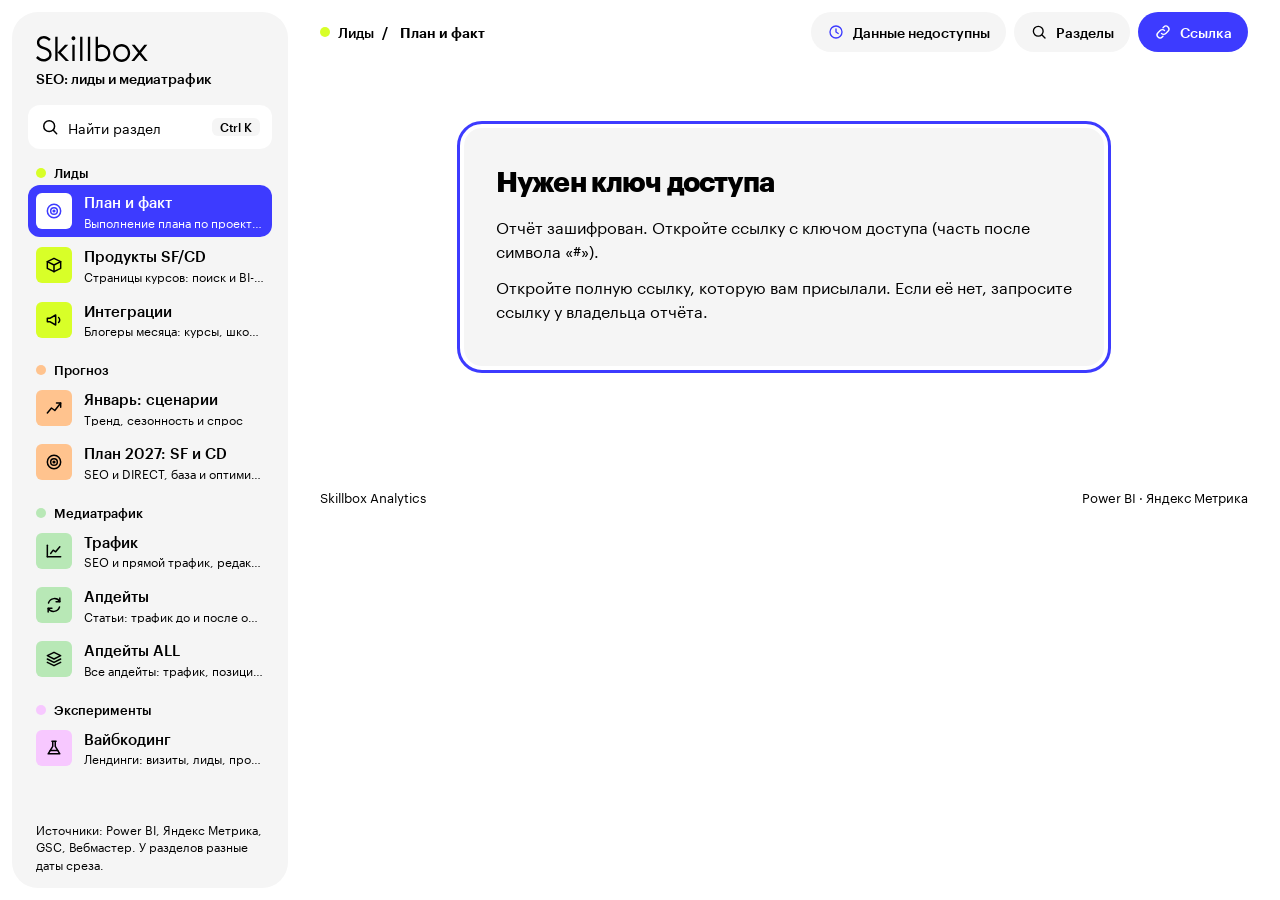
==== commit 95a4de67: "Forecast tab: plural fix in integrations cleaning note" ====
--- a/index.html
+++ b/index.html
@@ -641,7 +641,7 @@
   <script src="products-sf-cd.js?v=20261122-r1" defer></script>
   <script src="integrations.js?v=20261126-3" defer></script>
   <script src="media-plan.js?v=20261122-r1" defer></script>
-  <script src="app.js?v=20261126-2" defer></script>
+  <script src="app.js?v=20261126-3" defer></script>
   <script src="round3.js?v=20261122-r1" defer></script>
 </body>
 </html>
